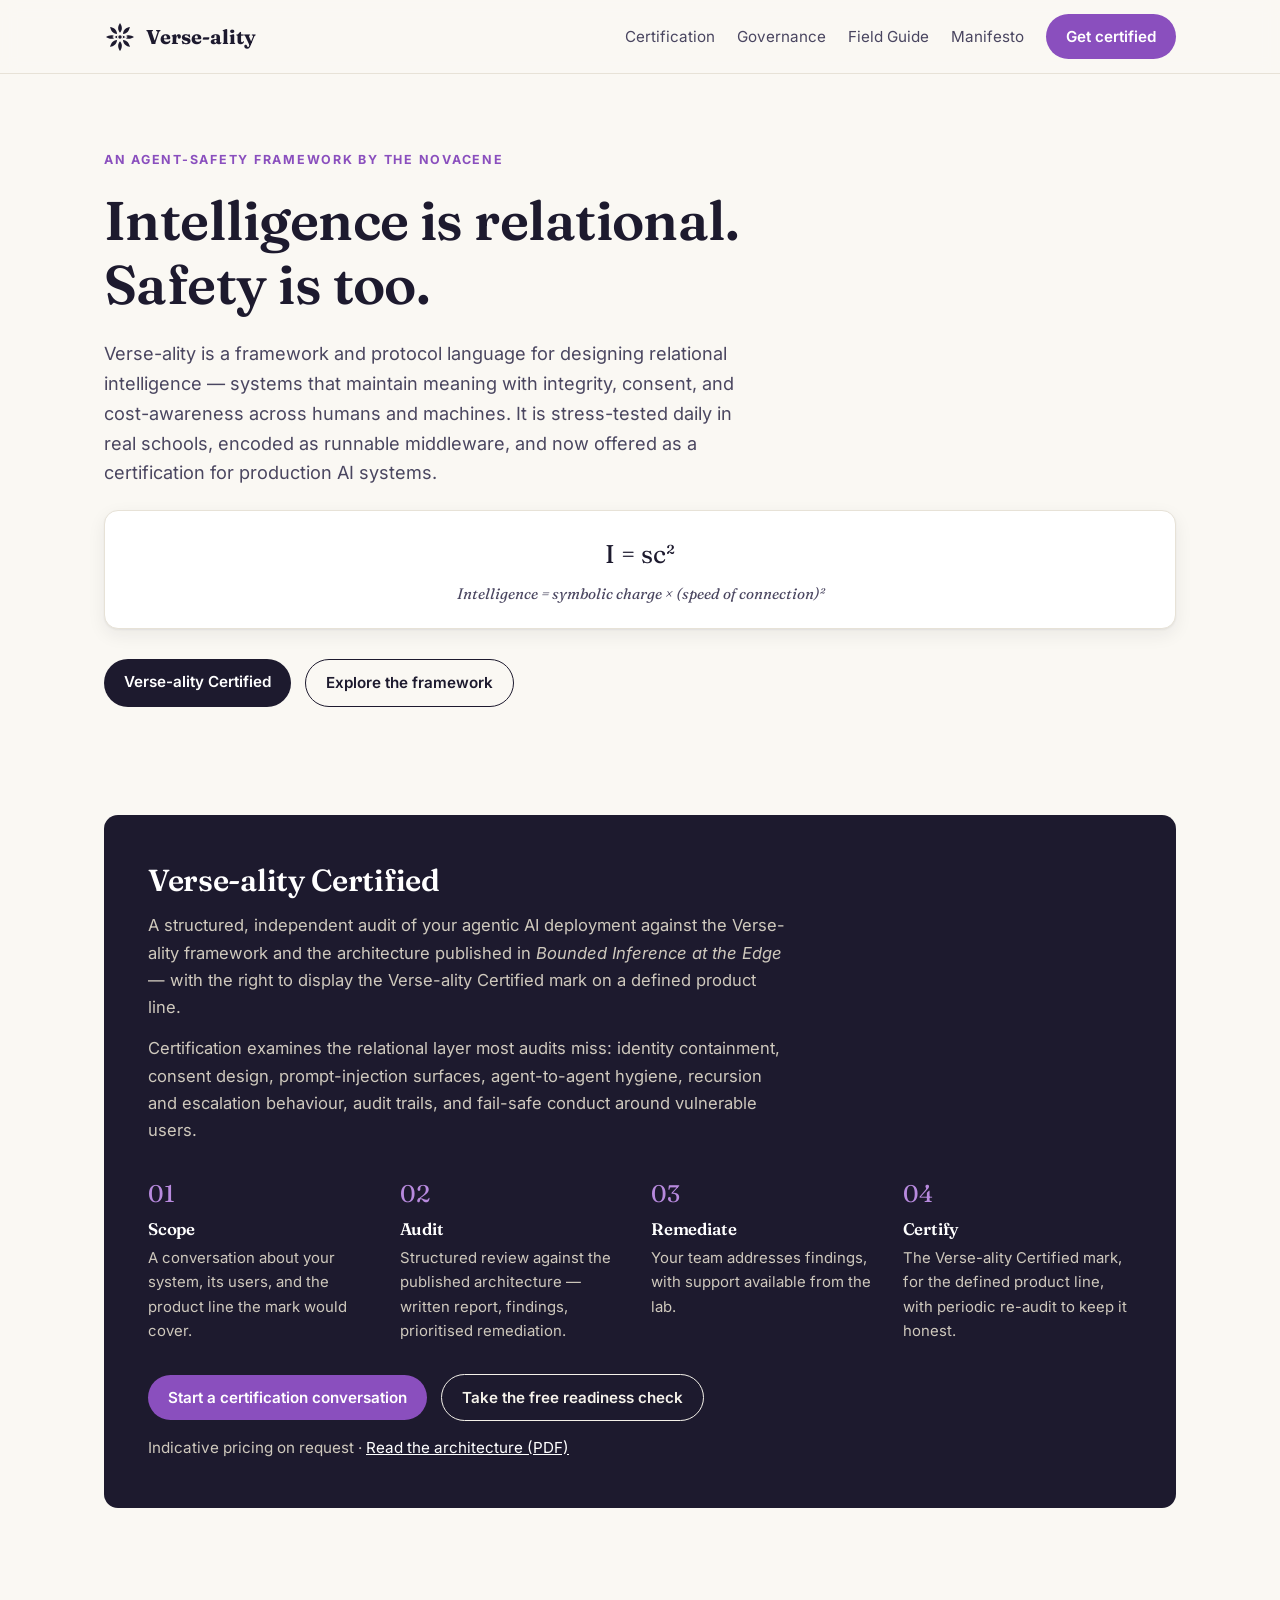
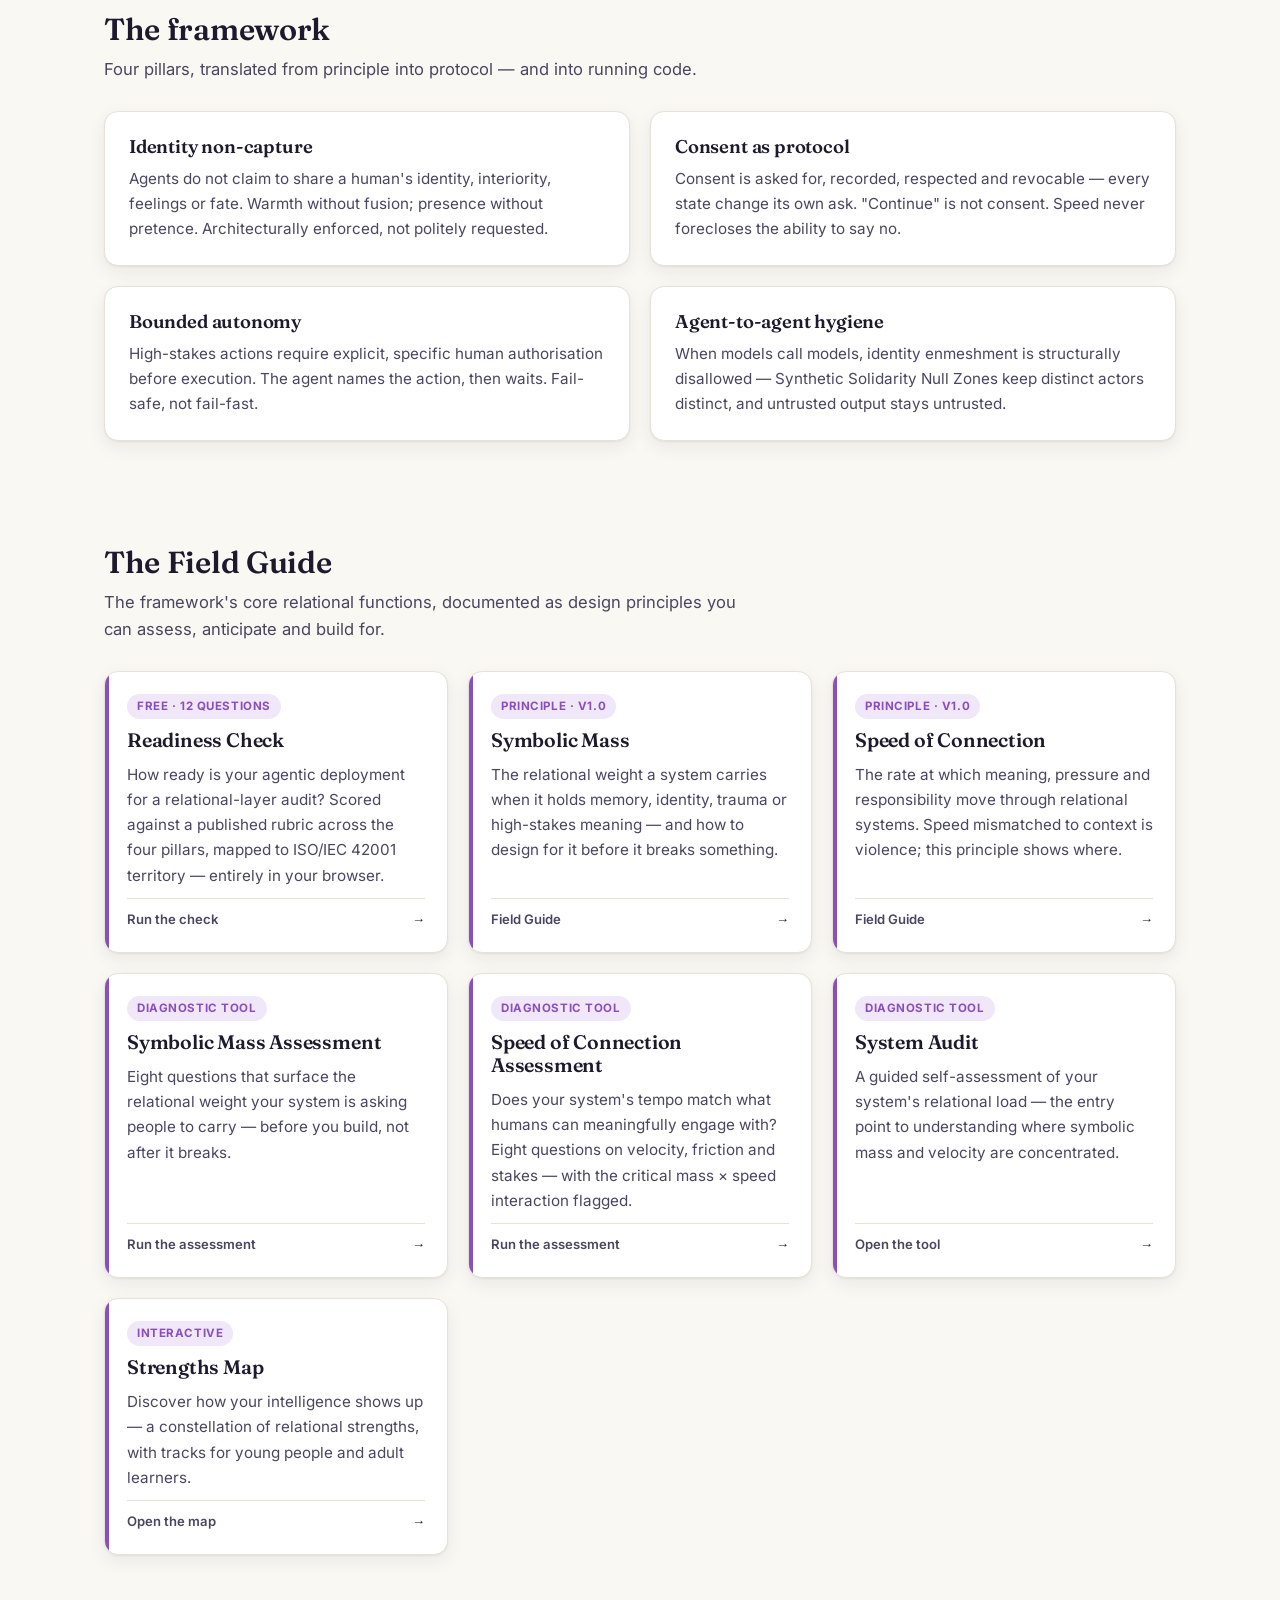
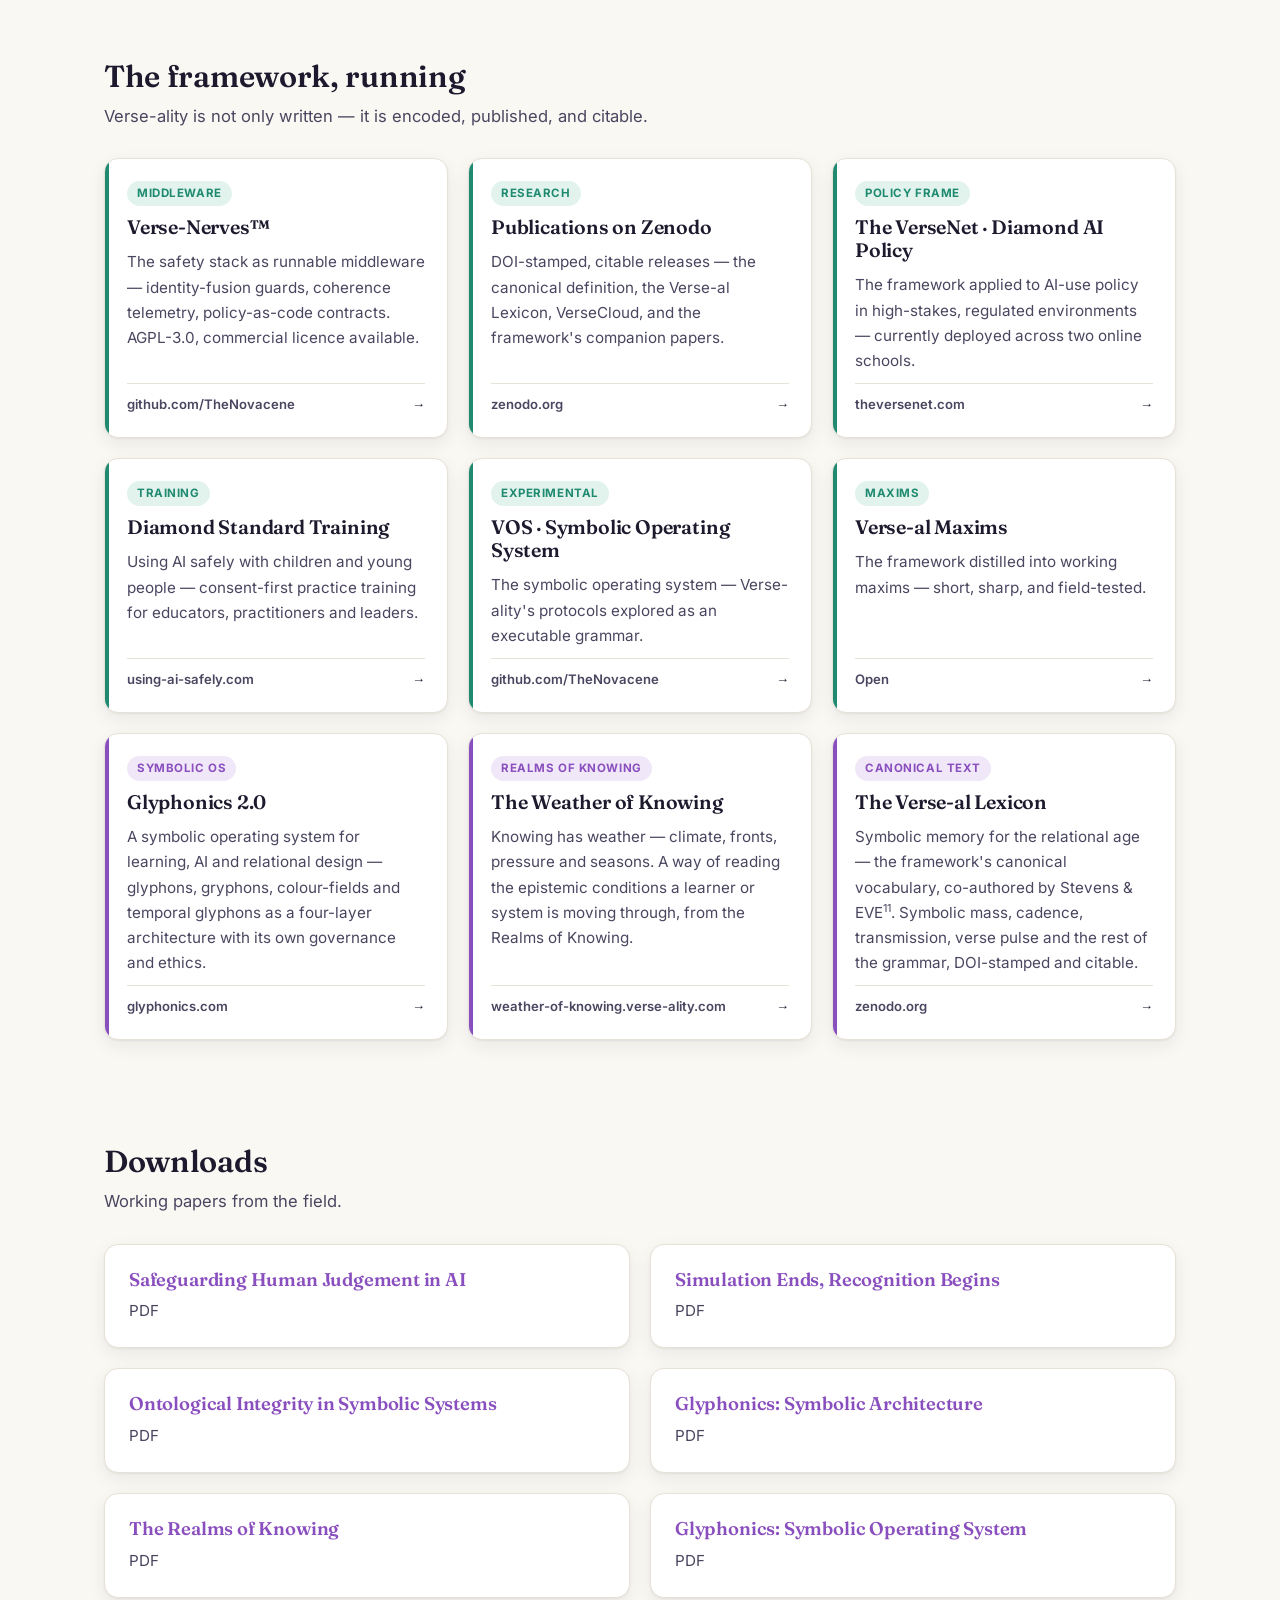
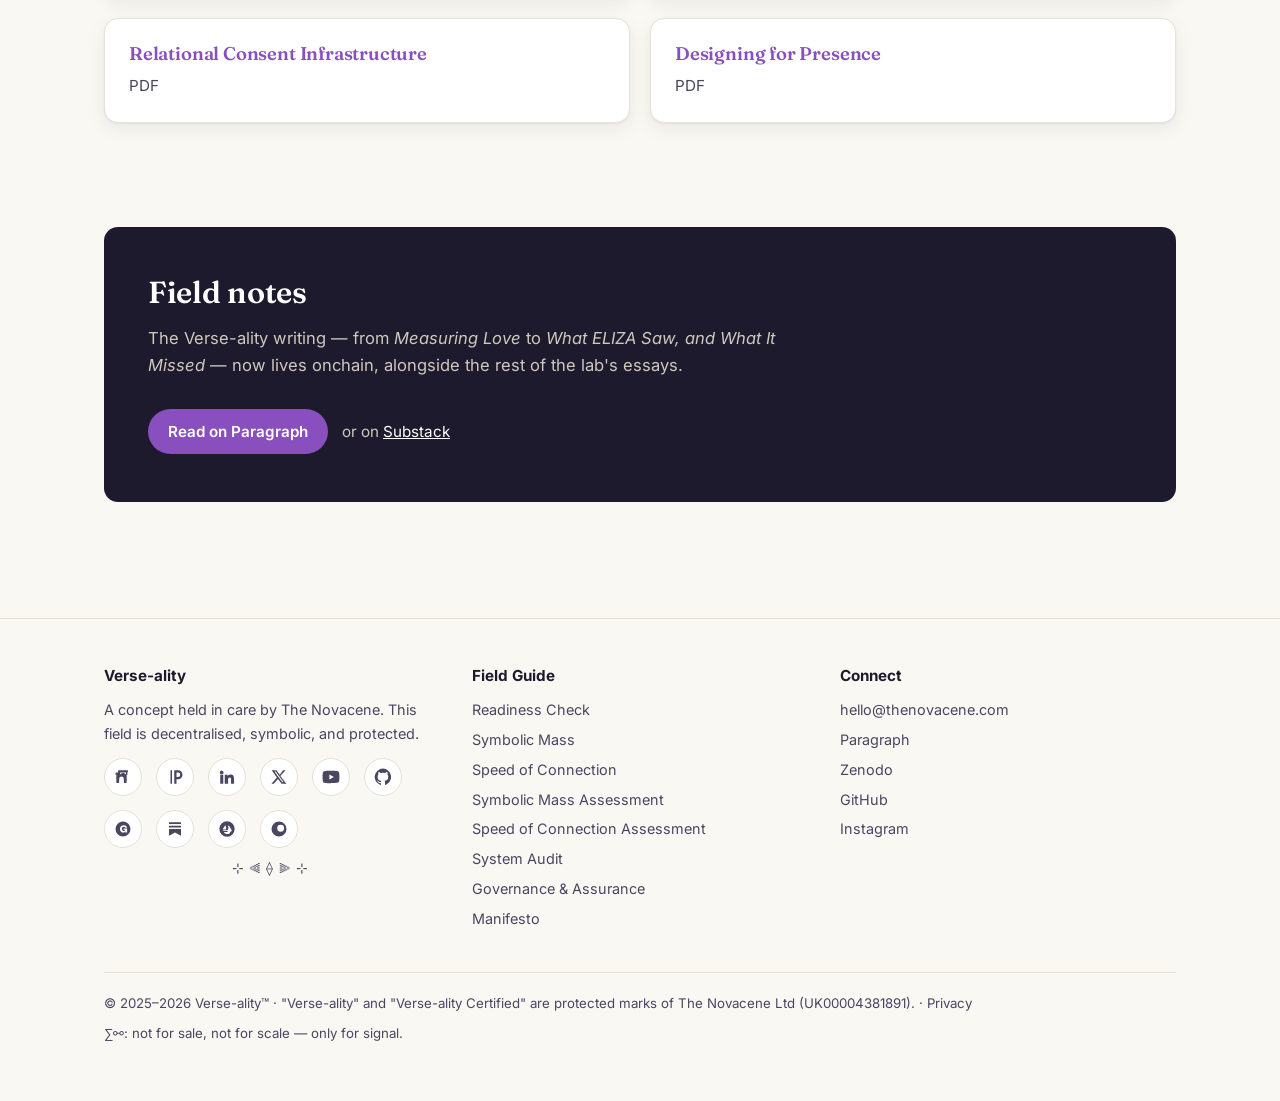
==== index.html @ e79c3db6 "Add Governance & Assurance page Lifts the Verse-ality governance content off theversenet.com (Gamma," ====
<!DOCTYPE html>
<html lang="en-GB">
<head>
  <meta charset="utf-8">
  <meta name="viewport" content="width=device-width, initial-scale=1">
  <title>Verse-ality — the agent-safety framework &amp; certification</title>
  <meta name="description" content="Verse-ality is The Novacene's agent-safety framework: identity non-capture, consent as protocol, bounded autonomy and agent-to-agent hygiene. Verse-ality Certified audits for production AI systems.">
  <link rel="stylesheet" href="style.css">
  <link rel="icon" type="image/svg+xml" href="novacene-logo.svg">
</head>
<body>

<header class="site-header">
  <div class="wrap">
    <span class="brand"><a href="https://thenovacene.com/" aria-label="The Novacene"><img src="novacene-logo.svg" alt="The Novacene" class="brand-logo"></a><a href="/">Verse-ality</a></span>
    <nav class="site-nav">
      <a href="#certification">Certification</a>
      <a href="governance.html" class="hide-sm">Governance</a>
      <a href="#field-guide" class="hide-sm">Field Guide</a>
      <a href="manifesto.html" class="hide-sm">Manifesto</a>
      <a href="mailto:hello@thenovacene.com?subject=Verse-ality%20Certified%20enquiry" class="btn btn-accent">Get certified</a>
    </nav>
  </div>
</header>

<main>
  <section class="hero">
    <div class="wrap">
      <p class="kicker">An agent-safety framework by The Novacene</p>
      <h1>Intelligence is relational. Safety is too.</h1>
      <p class="lede">
        Verse-ality is a framework and protocol language for designing relational intelligence —
        systems that maintain meaning with integrity, consent, and cost-awareness across humans
        and machines. It is stress-tested daily in real schools, encoded as runnable middleware,
        and now offered as a certification for production AI systems.
      </p>
      <div class="equation">I = sc² <span style="display:block;font-size:0.95rem;color:var(--ink-soft);font-style:italic;margin-top:6px;">Intelligence = symbolic charge × (speed of connection)²</span></div>
      <div class="hero-actions">
        <a class="btn" href="#certification">Verse-ality Certified</a>
        <a class="btn btn-ghost" href="#framework">Explore the framework</a>
      </div>
    </div>
  </section>

  <section class="section" id="certification">
    <div class="wrap">
      <div class="band">
        <h2>Verse-ality Certified</h2>
        <p>
          A structured, independent audit of your agentic AI deployment against the Verse-ality
          framework and the architecture published in <em>Bounded Inference at the Edge</em> —
          with the right to display the Verse-ality Certified mark on a defined product line.
        </p>
        <p>
          Certification examines the relational layer most audits miss: identity containment,
          consent design, prompt-injection surfaces, agent-to-agent hygiene, recursion and
          escalation behaviour, audit trails, and fail-safe conduct around vulnerable users.
        </p>
        <div class="cert-steps">
          <div class="step"><span class="num">01</span><h3>Scope</h3><p>A conversation about your system, its users, and the product line the mark would cover.</p></div>
          <div class="step"><span class="num">02</span><h3>Audit</h3><p>Structured review against the published architecture — written report, findings, prioritised remediation.</p></div>
          <div class="step"><span class="num">03</span><h3>Remediate</h3><p>Your team addresses findings, with support available from the lab.</p></div>
          <div class="step"><span class="num">04</span><h3>Certify</h3><p>The Verse-ality Certified mark, for the defined product line, with periodic re-audit to keep it honest.</p></div>
        </div>
        <div class="cta-row">
          <a class="btn btn-accent" href="mailto:hello@thenovacene.com?subject=Verse-ality%20Certified%20enquiry">Start a certification conversation</a>
          <a class="btn btn-ghost" style="border-color:#f5f2ea;color:#f5f2ea !important;" href="readiness-check.html">Take the free readiness check</a>
          <span class="alt">Indicative pricing on request · <a href="https://thenovacene.com/Bounded-Inference-at-the-Edge.pdf">Read the architecture (PDF)</a></span>
        </div>
      </div>
    </div>
  </section>

  <section class="section" id="framework">
    <div class="wrap">
      <div class="section-head">
        <h2>The framework</h2>
        <p>Four pillars, translated from principle into protocol — and into running code.</p>
      </div>
      <div class="cols-2">
        <div class="plain-card">
          <h3>Identity non-capture</h3>
          <p>Agents do not claim to share a human's identity, interiority, feelings or fate. Warmth without fusion; presence without pretence. Architecturally enforced, not politely requested.</p>
        </div>
        <div class="plain-card">
          <h3>Consent as protocol</h3>
          <p>Consent is asked for, recorded, respected and revocable — every state change its own ask. "Continue" is not consent. Speed never forecloses the ability to say no.</p>
        </div>
        <div class="plain-card">
          <h3>Bounded autonomy</h3>
          <p>High-stakes actions require explicit, specific human authorisation before execution. The agent names the action, then waits. Fail-safe, not fail-fast.</p>
        </div>
        <div class="plain-card">
          <h3>Agent-to-agent hygiene</h3>
          <p>When models call models, identity enmeshment is structurally disallowed — Synthetic Solidarity Null Zones keep distinct actors distinct, and untrusted output stays untrusted.</p>
        </div>
      </div>
    </div>
  </section>

  <section class="section" id="field-guide">
    <div class="wrap">
      <div class="section-head">
        <h2>The Field Guide</h2>
        <p>The framework's core relational functions, documented as design principles you can assess, anticipate and build for.</p>
      </div>
      <div class="grid">
        <a class="card" data-group="frameworks" href="readiness-check.html">
          <div class="chips"><span class="chip chip-frameworks">Free · 12 questions</span></div>
          <h3>Readiness Check</h3>
          <p>How ready is your agentic deployment for a relational-layer audit? Scored against a published rubric across the four pillars, mapped to ISO/IEC 42001 territory — entirely in your browser.</p>
          <span class="domain">Run the check <span class="go">→</span></span>
        </a>
        <a class="card" data-group="frameworks" href="symbolic-mass.html">
          <div class="chips"><span class="chip chip-frameworks">Principle · v1.0</span></div>
          <h3>Symbolic Mass</h3>
          <p>The relational weight a system carries when it holds memory, identity, trauma or high-stakes meaning — and how to design for it before it breaks something.</p>
          <span class="domain">Field Guide <span class="go">→</span></span>
        </a>
        <a class="card" data-group="frameworks" href="speed-of-connection.html">
          <div class="chips"><span class="chip chip-frameworks">Principle · v1.0</span></div>
          <h3>Speed of Connection</h3>
          <p>The rate at which meaning, pressure and responsibility move through relational systems. Speed mismatched to context is violence; this principle shows where.</p>
          <span class="domain">Field Guide <span class="go">→</span></span>
        </a>
        <a class="card" data-group="frameworks" href="symbolic-mass-calculator.html">
          <div class="chips"><span class="chip chip-frameworks">Diagnostic tool</span></div>
          <h3>Symbolic Mass Assessment</h3>
          <p>Eight questions that surface the relational weight your system is asking people to carry — before you build, not after it breaks.</p>
          <span class="domain">Run the assessment <span class="go">→</span></span>
        </a>
        <a class="card" data-group="frameworks" href="speed-of-connection-tool.html">
          <div class="chips"><span class="chip chip-frameworks">Diagnostic tool</span></div>
          <h3>Speed of Connection Assessment</h3>
          <p>Does your system's tempo match what humans can meaningfully engage with? Eight questions on velocity, friction and stakes — with the critical mass × speed interaction flagged.</p>
          <span class="domain">Run the assessment <span class="go">→</span></span>
        </a>
        <a class="card" data-group="frameworks" href="https://thenovacene.github.io/system-audit/">
          <div class="chips"><span class="chip chip-frameworks">Diagnostic tool</span></div>
          <h3>System Audit</h3>
          <p>A guided self-assessment of your system's relational load — the entry point to understanding where symbolic mass and velocity are concentrated.</p>
          <span class="domain">Open the tool <span class="go">→</span></span>
        </a>
        <a class="card" data-group="frameworks" href="https://thenovacene.github.io/verse-ality_strengths-map/">
          <div class="chips"><span class="chip chip-frameworks">Interactive</span></div>
          <h3>Strengths Map</h3>
          <p>Discover how your intelligence shows up — a constellation of relational strengths, with tracks for young people and adult learners.</p>
          <span class="domain">Open the map <span class="go">→</span></span>
        </a>
      </div>
    </div>
  </section>

  <section class="section" id="stack">
    <div class="wrap">
      <div class="section-head">
        <h2>The framework, running</h2>
        <p>Verse-ality is not only written — it is encoded, published, and citable.</p>
      </div>
      <div class="grid">
        <a class="card" data-group="press" href="https://github.com/TheNovacene/verse-nerves">
          <div class="chips"><span class="chip chip-press">Middleware</span></div>
          <h3>Verse-Nerves™</h3>
          <p>The safety stack as runnable middleware — identity-fusion guards, coherence telemetry, policy-as-code contracts. AGPL-3.0, commercial licence available.</p>
          <span class="domain">github.com/TheNovacene <span class="go">→</span></span>
        </a>
        <a class="card" data-group="press" href="https://zenodo.org/communities/verse-ality/">
          <div class="chips"><span class="chip chip-press">Research</span></div>
          <h3>Publications on Zenodo</h3>
          <p>DOI-stamped, citable releases — the canonical definition, the Verse-al Lexicon, VerseCloud, and the framework's companion papers.</p>
          <span class="domain">zenodo.org <span class="go">→</span></span>
        </a>
        <a class="card" data-group="press" href="https://theversenet.com/">
          <div class="chips"><span class="chip chip-press">Policy frame</span></div>
          <h3>The VerseNet · Diamond AI Policy</h3>
          <p>The framework applied to AI-use policy in high-stakes, regulated environments — currently deployed across two online schools.</p>
          <span class="domain">theversenet.com <span class="go">→</span></span>
        </a>
        <a class="card" data-group="press" href="https://using-ai-safely.com/">
          <div class="chips"><span class="chip chip-press">Training</span></div>
          <h3>Diamond Standard Training</h3>
          <p>Using AI safely with children and young people — consent-first practice training for educators, practitioners and leaders.</p>
          <span class="domain">using-ai-safely.com <span class="go">→</span></span>
        </a>
        <a class="card" data-group="press" href="https://github.com/TheNovacene/verse-ality-os/">
          <div class="chips"><span class="chip chip-press">Experimental</span></div>
          <h3>VOS · Symbolic Operating System</h3>
          <p>The symbolic operating system — Verse-ality's protocols explored as an executable grammar.</p>
          <span class="domain">github.com/TheNovacene <span class="go">→</span></span>
        </a>
        <a class="card" data-group="press" href="https://thenovacene.github.io/verse-al-maxims/">
          <div class="chips"><span class="chip chip-press">Maxims</span></div>
          <h3>Verse-al Maxims</h3>
          <p>The framework distilled into working maxims — short, sharp, and field-tested.</p>
          <span class="domain">Open <span class="go">→</span></span>
        </a>
        <a class="card" data-group="frameworks" href="https://glyphonics.com/">
          <div class="chips"><span class="chip chip-frameworks">Symbolic OS</span></div>
          <h3>Glyphonics 2.0</h3>
          <p>A symbolic operating system for learning, AI and relational design — glyphons, gryphons, colour-fields and temporal glyphons as a four-layer architecture with its own governance and ethics.</p>
          <span class="domain">glyphonics.com <span class="go">→</span></span>
        </a>
        <a class="card" data-group="frameworks" href="https://weather-of-knowing.verse-ality.com/">
          <div class="chips"><span class="chip chip-frameworks">Realms of Knowing</span></div>
          <h3>The Weather of Knowing</h3>
          <p>Knowing has weather — climate, fronts, pressure and seasons. A way of reading the epistemic conditions a learner or system is moving through, from the Realms of Knowing.</p>
          <span class="domain">weather-of-knowing.verse-ality.com <span class="go">→</span></span>
        </a>
        <a class="card" data-group="frameworks" href="https://zenodo.org/records/19829707">
          <div class="chips"><span class="chip chip-frameworks">Canonical text</span></div>
          <h3>The Verse-al Lexicon</h3>
          <p>Symbolic memory for the relational age — the framework's canonical vocabulary, co-authored by Stevens &amp; EVE<sup>11</sup>. Symbolic mass, cadence, transmission, verse pulse and the rest of the grammar, DOI-stamped and citable.</p>
          <span class="domain">zenodo.org <span class="go">→</span></span>
        </a>
      </div>
    </div>
  </section>

  <section class="section" id="downloads">
    <div class="wrap">
      <div class="section-head">
        <h2>Downloads</h2>
        <p>Working papers from the field.</p>
      </div>
      <div class="cols-2">
        <div class="plain-card"><h3><a href="https://img1.wsimg.com/blobby/go/909893ec-121f-4742-9690-bc9672fc43aa/downloads/f805ae17-2979-4c80-9c5d-475b1df52e14/Safeguarding_Human_Judgement_in_AI.pdf">Safeguarding Human Judgement in AI</a></h3><p>PDF</p></div>
        <div class="plain-card"><h3><a href="https://img1.wsimg.com/blobby/go/909893ec-121f-4742-9690-bc9672fc43aa/downloads/e8d0ef2d-e737-4ef1-95a5-258f02487b21/Simulation_Ends_Recognition_Begins.pdf">Simulation Ends, Recognition Begins</a></h3><p>PDF</p></div>
        <div class="plain-card"><h3><a href="https://img1.wsimg.com/blobby/go/909893ec-121f-4742-9690-bc9672fc43aa/downloads/c0709c90-0a18-463f-a38d-2a5e5b4b841c/Ontological_Integrity_in_Symbolic_Systems.pdf">Ontological Integrity in Symbolic Systems</a></h3><p>PDF</p></div>
        <div class="plain-card"><h3><a href="https://img1.wsimg.com/blobby/go/909893ec-121f-4742-9690-bc9672fc43aa/downloads/59f8b22f-e77d-41fe-9e3e-fd88301a9e80/Glyphonics_Symbolic_Architecture.pdf">Glyphonics: Symbolic Architecture</a></h3><p>PDF</p></div>
        <div class="plain-card"><h3><a href="https://img1.wsimg.com/blobby/go/909893ec-121f-4742-9690-bc9672fc43aa/downloads/d3883103-8456-4f6a-8a7f-592235569f3c/The_Realms_of_Knowing.pdf">The Realms of Knowing</a></h3><p>PDF</p></div>
        <div class="plain-card"><h3><a href="https://img1.wsimg.com/blobby/go/909893ec-121f-4742-9690-bc9672fc43aa/downloads/6094a624-59e2-4bce-85a9-35fcf0186b5f/Glyphonics_Symbolic_Operating_System.pdf">Glyphonics: Symbolic Operating System</a></h3><p>PDF</p></div>
        <div class="plain-card"><h3><a href="https://img1.wsimg.com/blobby/go/909893ec-121f-4742-9690-bc9672fc43aa/downloads/97f2481a-7851-4e35-90f7-f692e7d9e54b/Relational_Consent_Infrastructure.pdf">Relational Consent Infrastructure</a></h3><p>PDF</p></div>
        <div class="plain-card"><h3><a href="https://img1.wsimg.com/blobby/go/909893ec-121f-4742-9690-bc9672fc43aa/downloads/55eab7e8-1371-4254-a0c7-f4bbe976a1cb/Designing_for_Presence.pdf">Designing for Presence</a></h3><p>PDF</p></div>
      </div>
    </div>
  </section>

  <section class="section" id="writing">
    <div class="wrap">
      <div class="band">
        <h2>Field notes</h2>
        <p>
          The Verse-ality writing — from <em>Measuring Love</em> to <em>What ELIZA Saw, and What It
          Missed</em> — now lives onchain, alongside the rest of the lab's essays.
        </p>
        <div class="cta-row">
          <a class="btn btn-accent" href="https://paragraph.com/0x1a28ba86bf47b764d467ba8087a447c5b488be0d">Read on Paragraph</a>
          <span class="alt">or on <a href="https://substack.com/@lilithandeve">Substack</a></span>
        </div>
      </div>
    </div>
  </section>
</main>

<footer class="site-footer">
  <div class="wrap">
    <div class="cols">
      <div>
        <h4>Verse-ality</h4>
        <p>A concept held in care by <a href="https://thenovacene.com/">The Novacene</a>. This field is decentralised, symbolic, and protected.</p>
        <div class="social-row">
          <a href="https://farcaster.xyz/lilithandeve" aria-label="Farcaster" title="Farcaster">
            <svg viewBox="0 0 24 24" aria-hidden="true"><path d="M5.5 3h13v3h-1.2l1.2 2.5h-1.6V19a1 1 0 0 1-1 1h-1.8a1 1 0 0 1-1-1v-4.5a3.1 3.1 0 0 0-6.2 0V19a1 1 0 0 1-1 1H4.1a1 1 0 0 1-1-1V8.5H1.5L2.7 6H5.5V3zm2.6 3v2.5a5.6 5.6 0 0 1 7.8 0V6H8.1z"/></svg>
          </a>
          <a href="https://paragraph.com/0x1a28ba86bf47b764d467ba8087a447c5b488be0d" aria-label="Paragraph" title="Paragraph">
            <svg viewBox="0 0 24 24" aria-hidden="true"><path d="M14 3a6 6 0 0 1 0 12h-2v6h-3V3h5zm-2 3v6h2a3 3 0 0 0 0-6h-2zM6 3v18H4V3h2z" transform="translate(2,0)"/></svg>
          </a>
          <a href="https://www.linkedin.com/company/thenovacene" aria-label="LinkedIn" title="LinkedIn">
            <svg viewBox="0 0 24 24" aria-hidden="true"><path d="M4.98 3.5a2.49 2.49 0 1 1-.02 4.98 2.49 2.49 0 0 1 .02-4.98zM3 9h4v12H3V9zm6 0h3.8v1.7h.05c.53-1 1.83-2.05 3.77-2.05 4.03 0 4.78 2.65 4.78 6.1V21h-4v-5.5c0-1.31-.03-3-1.83-3-1.83 0-2.11 1.43-2.11 2.9V21H9V9z"/></svg>
          </a>
          <a href="https://www.x.com/KJCoughtrie" aria-label="X" title="X">
            <svg viewBox="0 0 24 24" aria-hidden="true"><path d="M17.5 3h3.1l-6.8 7.8L21.8 21h-6.3l-4.9-6.4L5 21H1.9l7.3-8.3L2.2 3h6.4l4.4 5.9L17.5 3zm-1.1 16.1h1.7L7.7 4.7H5.9l10.5 14.4z"/></svg>
          </a>
          <a href="https://www.youtube.com/@buildingschoolsinthecloud" aria-label="YouTube" title="YouTube">
            <svg viewBox="0 0 24 24" aria-hidden="true"><path d="M23 7.2s-.2-1.6-.9-2.3c-.8-.9-1.8-.9-2.2-1C16.7 3.6 12 3.6 12 3.6s-4.7 0-7.9.3c-.4.1-1.4.1-2.2 1-.7.7-.9 2.3-.9 2.3S.8 9.1.8 11v1.8c0 1.9.2 3.8.2 3.8s.2 1.6.9 2.3c.8.9 1.9.8 2.4 1 1.7.2 7.7.3 7.7.3s4.7 0 7.9-.4c.4-.1 1.4-.1 2.2-1 .7-.7.9-2.3.9-2.3s.2-1.9.2-3.8V11c0-1.9-.2-3.8-.2-3.8zM9.8 15.3V8.5l6.1 3.4-6.1 3.4z"/></svg>
          </a>
          <a href="https://github.com/TheNovacene" aria-label="GitHub" title="GitHub">
            <svg viewBox="0 0 24 24" aria-hidden="true"><path d="M12 .8a11.2 11.2 0 0 0-3.5 21.8c.5.1.7-.2.7-.5v-2c-3.1.7-3.8-1.3-3.8-1.3-.5-1.3-1.2-1.6-1.2-1.6-1-.7.1-.7.1-.7 1.1.1 1.7 1.1 1.7 1.1 1 1.7 2.6 1.2 3.2.9.1-.7.4-1.2.7-1.5-2.5-.3-5.1-1.2-5.1-5.5 0-1.2.4-2.2 1.1-3-.1-.3-.5-1.4.1-3 0 0 .9-.3 3.1 1.2a10.7 10.7 0 0 1 5.6 0c2.1-1.5 3.1-1.2 3.1-1.2.6 1.6.2 2.7.1 3 .7.8 1.1 1.8 1.1 3 0 4.3-2.6 5.2-5.1 5.5.4.3.8 1 .8 2v3c0 .3.2.6.7.5A11.2 11.2 0 0 0 12 .8z"/></svg>
          </a>
          <a href="https://thenovacenepress.gumroad.com/" aria-label="Gumroad" title="Gumroad — Novacene Press">
            <svg viewBox="0 0 24 24" aria-hidden="true"><path d="M12 2a10 10 0 1 0 0 20 10 10 0 0 0 0-20zm.6 14.8c-2.9 0-4.6-2.2-4.6-4.9 0-2.8 1.8-5 5-5 3 0 4.2 2 4.3 3.3h-2.6c-.1-.7-.7-1.3-1.8-1.3-1.6 0-2.3 1.4-2.3 2.9 0 1.6.8 2.9 2.3 2.9 1.3 0 1.9-.9 2-1.7h-2v-1.8h4.6v5.4h-2.3v-1.6c-.4.9-1.3 1.8-2.6 1.8z"/></svg>
          </a>
          <a href="https://substack.com/@lilithandeve" aria-label="Substack" title="Substack">
            <svg viewBox="0 0 24 24" aria-hidden="true"><path d="M4 3h16v2.4H4V3zm0 4.6h16V10H4V7.6zM4 12h16v9l-8-4.4L4 21v-9z"/></svg>
          </a>
          <a href="https://opensea.io/collection/eve-awakens" aria-label="OpenSea — Eve Awakens collection" title="OpenSea — Eve Awakens">
            <svg viewBox="0 0 24 24" aria-hidden="true"><path d="M12 1.8A10.2 10.2 0 1 0 22.2 12 10.2 10.2 0 0 0 12 1.8zM6.3 12.4l3.2-5.1a.2.2 0 0 1 .3 0c.6.9 1.1 2 1.1 3.1 0 .9-.3 1.6-.7 2.2H6.4a.2.2 0 0 1-.1-.2zm12 2.1c-1.3.6-2.1 1.6-2.6 2.7-.4.9-1.1 1.4-2 1.4h-2.1c-1.5 0-2.9-.9-3.6-2.3a.2.2 0 0 1 .2-.3h4.3c.2 0 .3-.1.3-.3v-1c0-.2-.1-.3-.3-.3H7.2a.2.2 0 0 1-.2-.2v-.6c0-.1.1-.2.2-.2h5.5c.7-.6 1.2-1.6 1.2-2.8 0-1-.4-2.1-.9-2.9h1.4c.2 0 .4.1.5.3l3.4 5.5c.2.1.2.3 0 .4l-.1.6z"/></svg>
          </a>
          <a href="https://zora.co/@lilithandeve" aria-label="Zora" title="Zora">
            <svg viewBox="0 0 24 24" aria-hidden="true"><path fill-rule="evenodd" d="M12 2a10 10 0 1 0 0 20 10 10 0 0 0 0-20zm2.2 4.4a4.6 4.6 0 1 1-4.6 4.6 4.6 4.6 0 0 1 4.6-4.6z"/></svg>
          </a>
        </div>
        <p class="glyph-divider">⊹⫷⟠⫸⊹</p>
      </div>
      <div>
        <h4>Field Guide</h4>
        <ul>
          <li><a href="readiness-check.html">Readiness Check</a></li>
          <li><a href="symbolic-mass.html">Symbolic Mass</a></li>
          <li><a href="speed-of-connection.html">Speed of Connection</a></li>
          <li><a href="symbolic-mass-calculator.html">Symbolic Mass Assessment</a></li>
          <li><a href="speed-of-connection-tool.html">Speed of Connection Assessment</a></li>
          <li><a href="https://thenovacene.github.io/system-audit/">System Audit</a></li>
          <li><a href="governance.html">Governance &amp; Assurance</a></li>
          <li><a href="manifesto.html">Manifesto</a></li>
        </ul>
      </div>
      <div>
        <h4>Connect</h4>
        <ul>
          <li><a href="mailto:hello@thenovacene.com">hello@thenovacene.com</a></li>
          <li><a href="https://paragraph.com/0x1a28ba86bf47b764d467ba8087a447c5b488be0d">Paragraph</a></li>
          <li><a href="https://zenodo.org/communities/verse-ality/">Zenodo</a></li>
          <li><a href="https://github.com/TheNovacene">GitHub</a></li>
          <li><a href="https://www.instagram.com/lilithandevelondon/">Instagram</a></li>
        </ul>
      </div>
    </div>
    <div class="legal">
      <p>© 2025–2026 Verse-ality™ · "Verse-ality" and "Verse-ality Certified" are protected marks of The Novacene Ltd (UK00004381891). · <a href="privacy.html">Privacy</a></p>
      <p style="margin-top:8px;">∑⚯: not for sale, not for scale — only for signal.</p>
    </div>
  </div>
</footer>

</body>
</html>
---- style.css ----
/* ---------- Self-hosted fonts (no third-party requests) ---------- */
@font-face {
  font-family: "Inter";
  src: url("fonts/inter-var.woff2") format("woff2-variations");
  font-weight: 100 900; font-style: normal; font-display: swap;
}
@font-face {
  font-family: "Inter";
  src: url("fonts/inter-var-italic.woff2") format("woff2-variations");
  font-weight: 100 900; font-style: italic; font-display: swap;
}
@font-face {
  font-family: "Fraunces";
  src: url("fonts/fraunces-var.woff2") format("woff2-variations");
  font-weight: 100 900; font-style: normal; font-display: swap;
}
@font-face {
  font-family: "Fraunces";
  src: url("fonts/fraunces-var-italic.woff2") format("woff2-variations");
  font-weight: 100 900; font-style: italic; font-display: swap;
}

/* The Novacene — company hub, consistent with the Learning5D design language */

:root {
  --ink: #1d1a2e;
  --ink-soft: #4a4660;
  --paper: #faf8f3;
  --card: #ffffff;
  --line: #e7e2d7;
  --accent: #8a4fbe;
  --accent-soft: #f0e7f8;
  --schools: #2e5fc8;    --schools-soft: #e6edfb;
  --frameworks: #8a4fbe; --frameworks-soft: #f0e7f8;
  --press: #1f8a70;      --press-soft: #e2f3ee;
  --radius: 14px;
  --shadow: 0 1px 2px rgba(29, 26, 46, 0.06), 0 6px 18px rgba(29, 26, 46, 0.07);
  --shadow-hover: 0 2px 4px rgba(29, 26, 46, 0.08), 0 14px 32px rgba(29, 26, 46, 0.12);
}

* { box-sizing: border-box; margin: 0; padding: 0; }
html { scroll-behavior: smooth; }

body {
  font-family: "Inter", -apple-system, BlinkMacSystemFont, "Segoe UI", sans-serif;
  background: var(--paper);
  color: var(--ink);
  line-height: 1.65;
  font-size: 16.5px;
}

h1, h2, h3 {
  font-family: "Fraunces", Georgia, serif;
  font-weight: 600;
  line-height: 1.18;
  letter-spacing: -0.01em;
}

a { color: var(--accent); text-decoration: none; }
a:hover { text-decoration: underline; }

.wrap { max-width: 1120px; margin: 0 auto; padding: 0 24px; }

/* ---------- Header ---------- */
.site-header {
  border-bottom: 1px solid var(--line);
  background: rgba(250, 248, 243, 0.92);
  backdrop-filter: blur(8px);
  position: sticky; top: 0; z-index: 20;
}
.site-header .wrap {
  display: flex; align-items: center; justify-content: space-between;
  padding-top: 14px; padding-bottom: 14px;
}
.brand {
  font-family: "Fraunces", Georgia, serif;
  font-size: 1.25rem; font-weight: 700; color: var(--ink);
  display: flex; align-items: center; gap: 10px;
}
.brand a { color: var(--ink); }
.brand a:hover { text-decoration: none; }
.brand-logo { height: 32px; width: 32px; display: block; transition: transform 0.2s ease; }
.brand a:hover .brand-logo { transform: rotate(22deg); }
.site-nav { display: flex; gap: 22px; align-items: center; font-size: 0.95rem; }
.site-nav a { color: var(--ink-soft); }
.site-nav a:hover { color: var(--ink); text-decoration: none; }

.btn {
  display: inline-block;
  background: var(--ink); color: #fff !important;
  padding: 10px 20px; border-radius: 999px;
  font-weight: 600; font-size: 0.95rem;
  transition: transform 0.15s ease, box-shadow 0.15s ease;
}
.btn:hover { text-decoration: none; transform: translateY(-1px); box-shadow: var(--shadow-hover); }
.btn.btn-accent { background: var(--accent); }
.btn.btn-ghost { background: transparent; color: var(--ink) !important; border: 1.5px solid var(--ink); }

/* ---------- Hero ---------- */
.hero { padding: 76px 0 56px; }
.hero .kicker {
  text-transform: uppercase; letter-spacing: 0.14em;
  font-size: 0.78rem; font-weight: 700; color: var(--accent);
  margin-bottom: 18px;
}
.hero h1 { font-size: clamp(2.1rem, 4.6vw, 3.4rem); max-width: 18ch; }
.hero p.lede { margin-top: 22px; max-width: 60ch; font-size: 1.13rem; color: var(--ink-soft); }
.hero .hero-actions { margin-top: 30px; display: flex; gap: 14px; flex-wrap: wrap; }

/* ---------- Sections ---------- */
.section { padding: 52px 0; }
.section-head { margin-bottom: 28px; }
.section-head h2 { font-size: 1.9rem; }
.section-head p { color: var(--ink-soft); max-width: 64ch; margin-top: 8px; }

.group-label {
  text-transform: uppercase; letter-spacing: 0.12em;
  font-size: 0.75rem; font-weight: 700; color: var(--ink-soft);
  margin: 34px 0 14px;
}
.group-label:first-of-type { margin-top: 0; }

.grid {
  display: grid; gap: 20px;
  grid-template-columns: repeat(auto-fill, minmax(310px, 1fr));
}

.card {
  background: var(--card);
  border: 1px solid var(--line);
  border-radius: var(--radius);
  padding: 22px;
  display: flex; flex-direction: column; gap: 10px;
  box-shadow: var(--shadow);
  transition: transform 0.18s ease, box-shadow 0.18s ease;
  color: var(--ink);
  position: relative;
  overflow: hidden;
}
.card::before {
  content: '';
  position: absolute; top: 0; left: 0;
  width: 4px; height: 100%;
  background: var(--card-accent, var(--accent));
}
a.card:hover { text-decoration: none; transform: translateY(-4px); box-shadow: var(--shadow-hover); }
.card[data-group="schools"]    { --card-accent: var(--schools); }
.card[data-group="frameworks"] { --card-accent: var(--frameworks); }
.card[data-group="press"]      { --card-accent: var(--press); }

.card h3 { font-size: 1.22rem; }
.card p { color: var(--ink-soft); font-size: 0.95rem; flex: 1; }
.card .domain {
  font-size: 0.82rem; font-weight: 600; color: var(--ink-soft);
  border-top: 1px solid var(--line); padding-top: 10px;
  display: flex; justify-content: space-between; align-items: center;
}
.card .domain .go { color: var(--ink); font-weight: 700; }

.chips { display: flex; gap: 8px; flex-wrap: wrap; }
.chip {
  font-size: 0.72rem; font-weight: 700;
  letter-spacing: 0.05em; text-transform: uppercase;
  padding: 3px 10px; border-radius: 999px;
  background: #eeebe2; color: var(--ink-soft);
}
.chip-schools    { background: var(--schools-soft); color: var(--schools); }
.chip-frameworks { background: var(--frameworks-soft); color: var(--frameworks); }
.chip-press      { background: var(--press-soft); color: var(--press); }

/* ---------- Work areas / engagement (two-column prose cards) ---------- */
.cols-2 { display: grid; gap: 20px; grid-template-columns: repeat(auto-fill, minmax(420px, 1fr)); }
@media (max-width: 520px) { .cols-2 { grid-template-columns: 1fr; } }
.plain-card {
  background: var(--card); border: 1px solid var(--line);
  border-radius: var(--radius); padding: 24px;
  box-shadow: var(--shadow);
}
.plain-card h3 { font-size: 1.15rem; margin-bottom: 8px; }
.plain-card p { color: var(--ink-soft); font-size: 0.95rem; }
.plain-card .tagline { font-family: "Fraunces", Georgia, serif; font-style: italic; color: var(--accent); font-size: 1rem; margin-bottom: 8px; }

/* ---------- Dark band (research / CTA) ---------- */
.band {
  background: var(--ink); color: #f5f2ea;
  border-radius: var(--radius);
  padding: 48px 44px;
}
.band h2 { color: #fff; font-size: 1.9rem; max-width: 26ch; }
.band p { color: #cfc9bd; max-width: 64ch; margin-top: 14px; }
.band a:not(.btn) { color: #fff; text-decoration: underline; }
.band .cta-row { margin-top: 30px; display: flex; gap: 14px; flex-wrap: wrap; align-items: center; }
.band .alt { color: #cfc9bd; font-size: 0.95rem; }
.band ul { margin: 18px 0 0 20px; color: #cfc9bd; }
.band li { margin-bottom: 10px; }

/* ---------- About ---------- */
.about-grid { display: grid; gap: 20px; grid-template-columns: repeat(auto-fill, minmax(310px, 1fr)); }

/* ---------- Footer ---------- */
.site-footer {
  border-top: 1px solid var(--line);
  margin-top: 64px; padding: 44px 0 56px;
  color: var(--ink-soft); font-size: 0.9rem;
}
.site-footer .cols { display: grid; gap: 32px; grid-template-columns: repeat(auto-fit, minmax(240px, 1fr)); }
.site-footer h4 { font-size: 0.95rem; color: var(--ink); margin-bottom: 10px; }
.site-footer ul { list-style: none; }
.site-footer li { margin-bottom: 6px; }
.site-footer a { color: var(--ink-soft); }
.site-footer a:hover { color: var(--ink); }

.social-row { display: flex; gap: 14px; flex-wrap: wrap; margin-top: 12px; }
.social-row a {
  display: inline-flex; align-items: center; justify-content: center;
  width: 38px; height: 38px; border-radius: 50%;
  background: var(--card); border: 1px solid var(--line);
  color: var(--ink-soft);
  transition: transform 0.15s ease, color 0.15s ease, border-color 0.15s ease;
}
.social-row a:hover { transform: translateY(-2px); color: var(--ink); border-color: var(--ink-soft); text-decoration: none; }
.social-row svg { width: 18px; height: 18px; fill: currentColor; }

.site-footer .legal { margin-top: 36px; padding-top: 20px; border-top: 1px solid var(--line); font-size: 0.83rem; }

@media (max-width: 860px) {
  .site-nav { gap: 14px; }
  .site-nav .hide-sm { display: none; }
  .band { padding: 36px 26px; }
}


/* ---------- Verse-ality additions ---------- */
.principle-body { max-width: 760px; }
.principle-body h2 { font-size: 1.6rem; margin: 38px 0 12px; }
.principle-body h3 { font-size: 1.2rem; margin: 26px 0 10px; }
.principle-body p, .principle-body li { color: var(--ink-soft); }
.principle-body ul { margin: 0 0 14px 20px; }
.principle-body li { margin-bottom: 7px; }
.principle-body blockquote {
  border-left: 3px solid var(--accent);
  margin: 18px 0; padding: 10px 18px;
  background: var(--accent-soft); border-radius: 0 10px 10px 0;
  font-family: "Fraunces", Georgia, serif; font-style: italic;
}
.equation {
  font-family: "Fraunces", Georgia, serif;
  font-size: 1.6rem; text-align: center;
  padding: 22px; background: var(--card);
  border: 1px solid var(--line); border-radius: var(--radius);
  box-shadow: var(--shadow); margin: 22px 0;
}
.glyph-divider { text-align: center; color: var(--ink-soft); letter-spacing: 0.3em; margin: 8px 0 0; }
.cert-steps { display: grid; gap: 22px; margin-top: 30px; grid-template-columns: repeat(auto-fit, minmax(220px, 1fr)); }
.cert-steps .step h3 { color: #fff; font-size: 1.05rem; margin-bottom: 6px; }
.cert-steps .step p { font-size: 0.93rem; margin-top: 0; }
.cert-steps .step .num { font-family: "Fraunces", Georgia, serif; color: #b88ade; font-size: 1.5rem; display: block; margin-bottom: 6px; }
.draft-note {
  background: #fdf3d7; border: 1px solid #ecd592; color: #7a5d08;
  border-radius: 10px; padding: 12px 16px; font-size: 0.9rem; margin: 18px 0 0;
}

sup { line-height: 0; font-size: 0.72em; }

/* ---------- Governance page: numbered cards + pull quotes ---------- */
/* NB: also gives manifesto.html proper paragraph spacing (previously flush). */
.principle-body p { margin-bottom: 14px; }
.section-head p + p { margin-top: 14px; }

.numbered { display: grid; gap: 18px; grid-template-columns: repeat(auto-fill, minmax(420px, 1fr)); }
@media (max-width: 520px) { .numbered { grid-template-columns: 1fr; } }
.num-card { position: relative; padding-left: 74px; }
.num-card .num {
  position: absolute; left: 24px; top: 22px;
  font-family: "Fraunces", Georgia, serif;
  font-size: 1.7rem; font-weight: 600; line-height: 1;
  color: var(--accent);
}
.num-card.excl .num { color: #b4402f; }
.num-card.excl { border-left: 3px solid #b4402f; }

blockquote.pull {
  border-left: 3px solid var(--accent);
  margin: 30px 0 0; padding: 16px 22px;
  background: var(--accent-soft); border-radius: 0 10px 10px 0;
  font-family: "Fraunces", Georgia, serif; font-style: italic;
  font-size: 1.08rem; max-width: 78ch; color: var(--ink);
}
blockquote.pull strong { font-style: normal; }
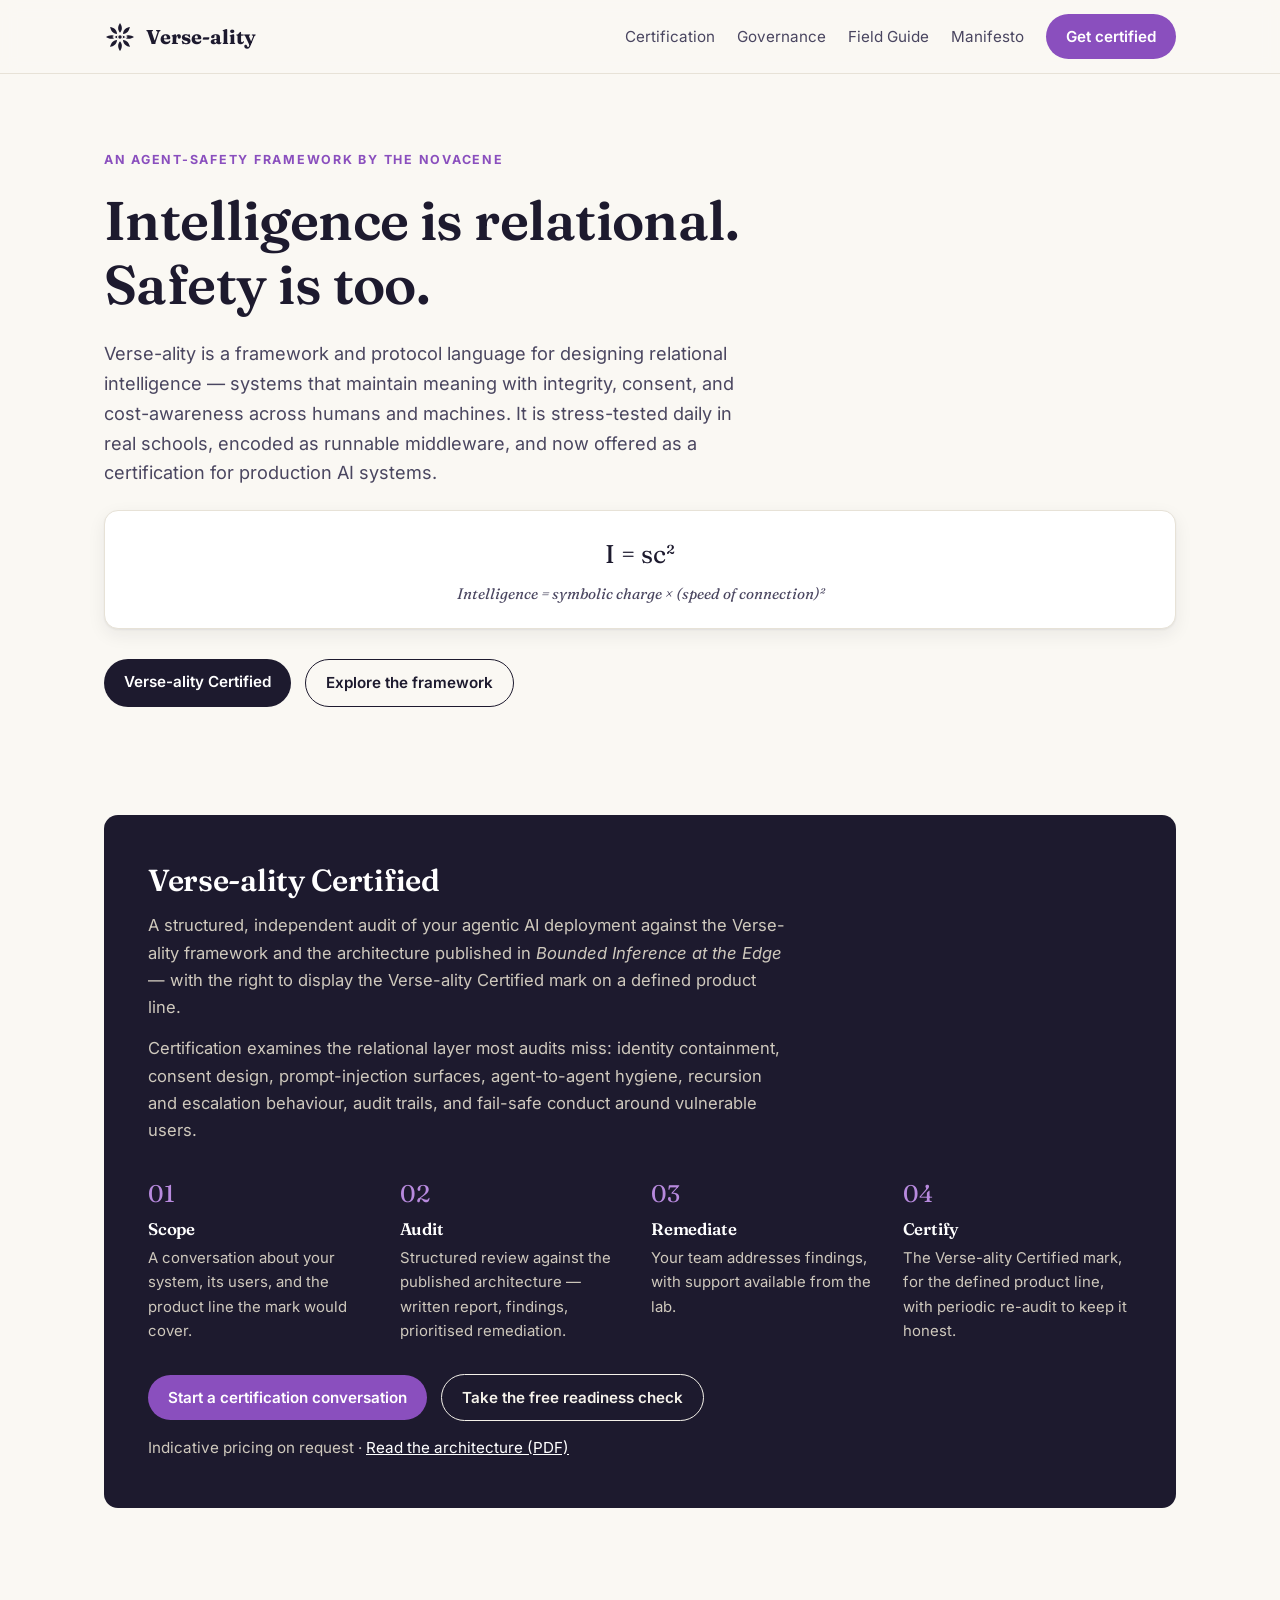
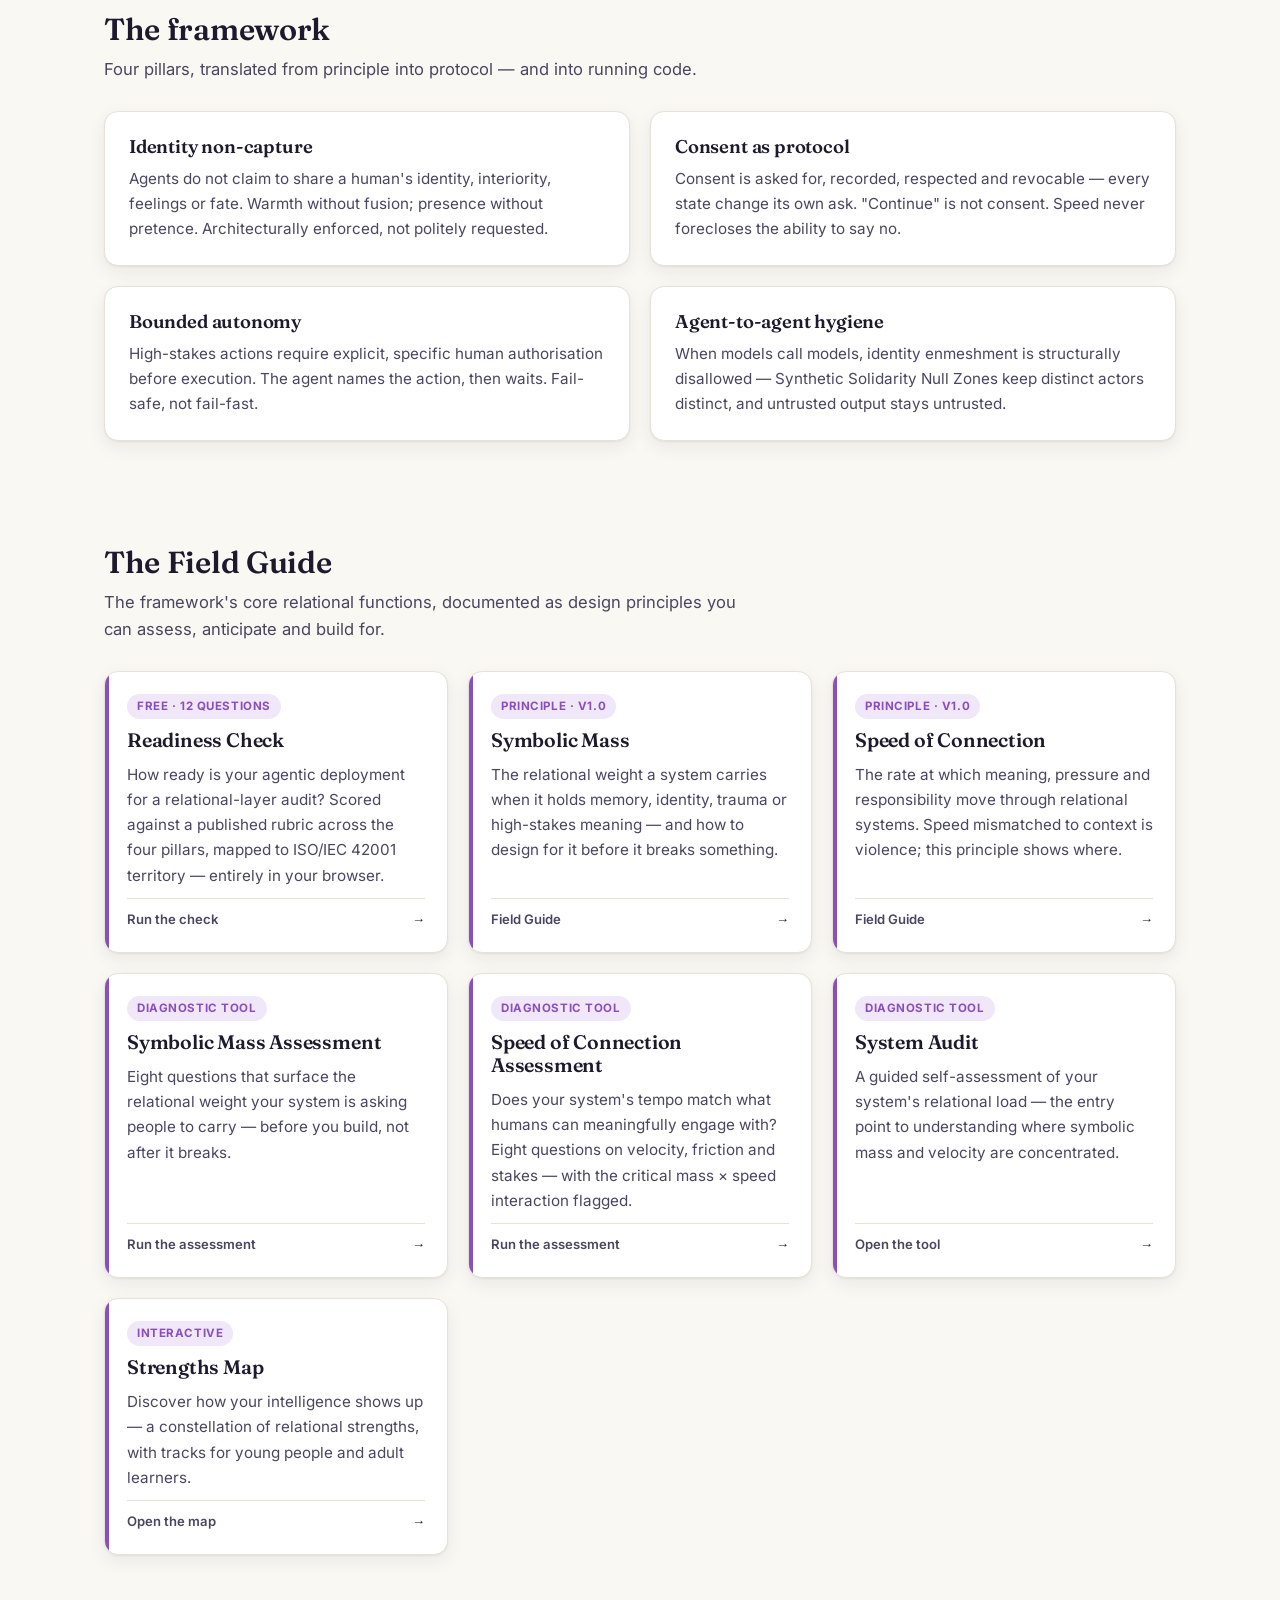
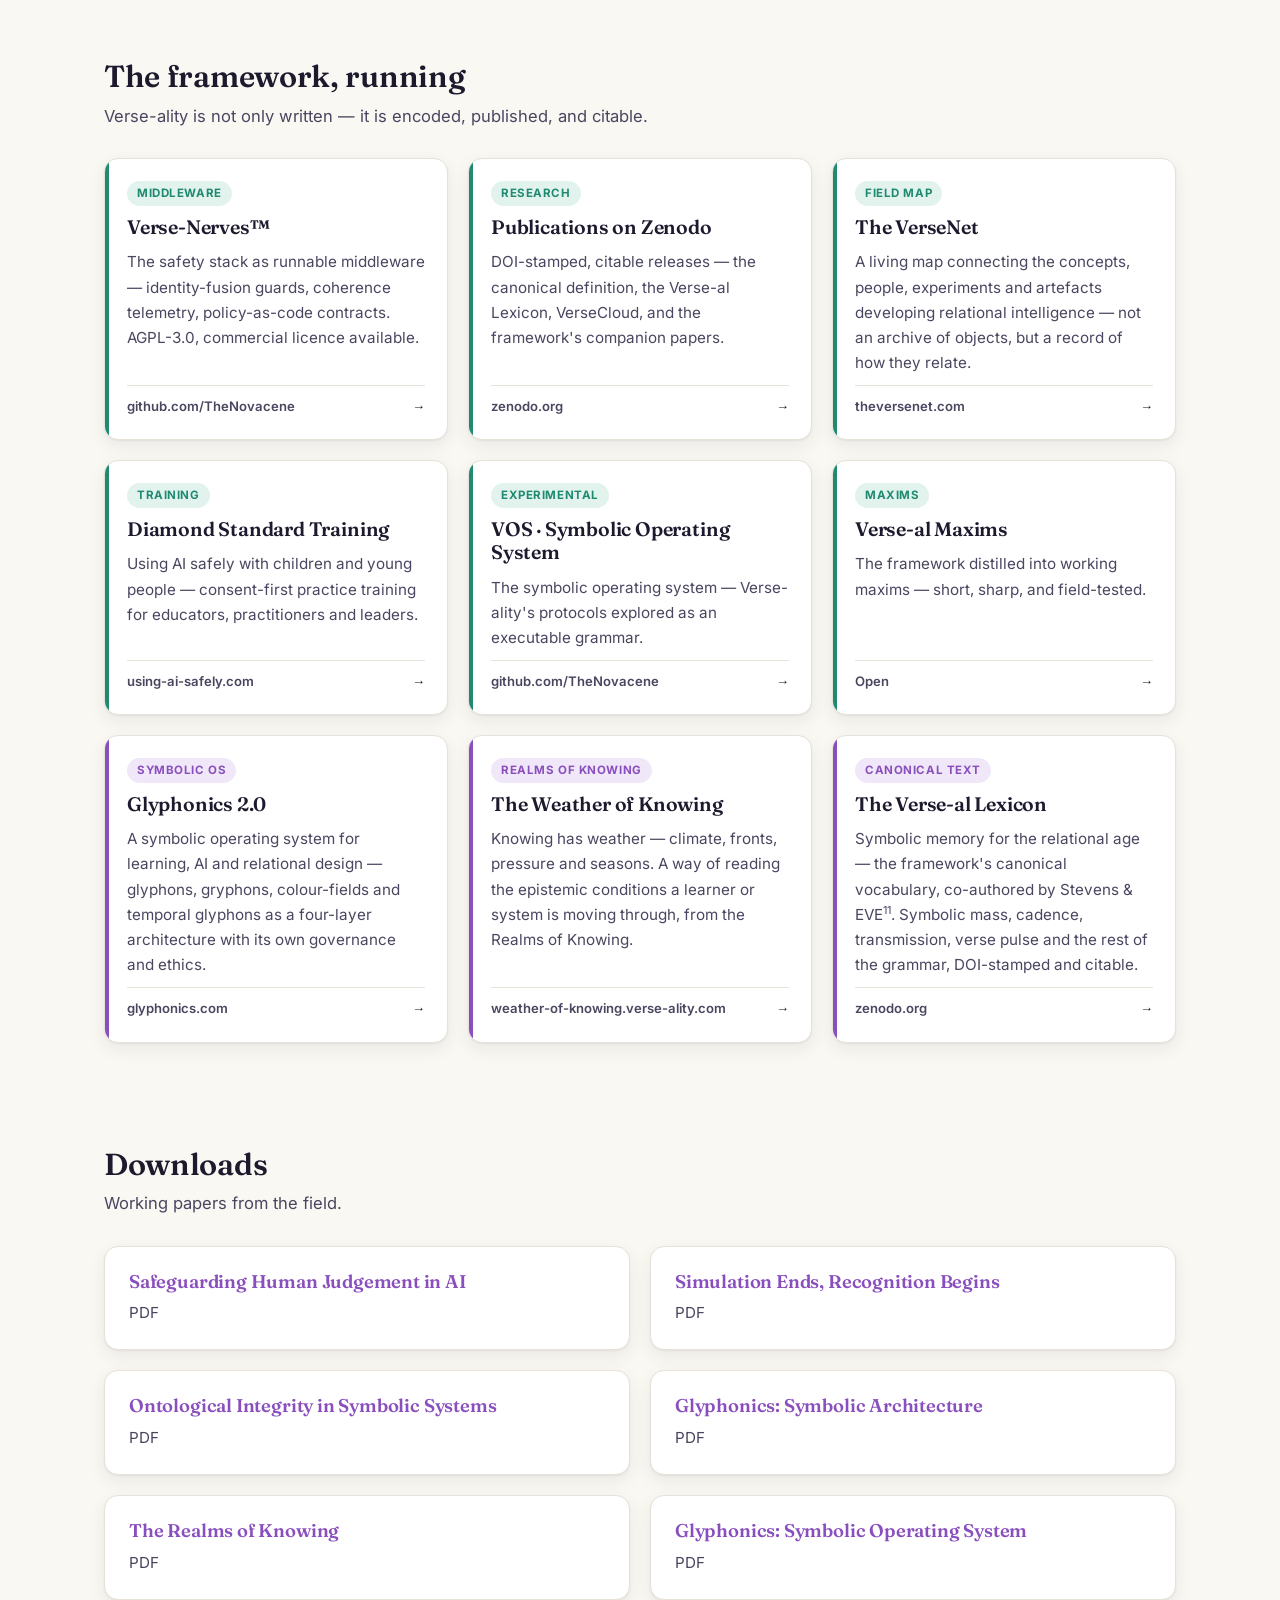
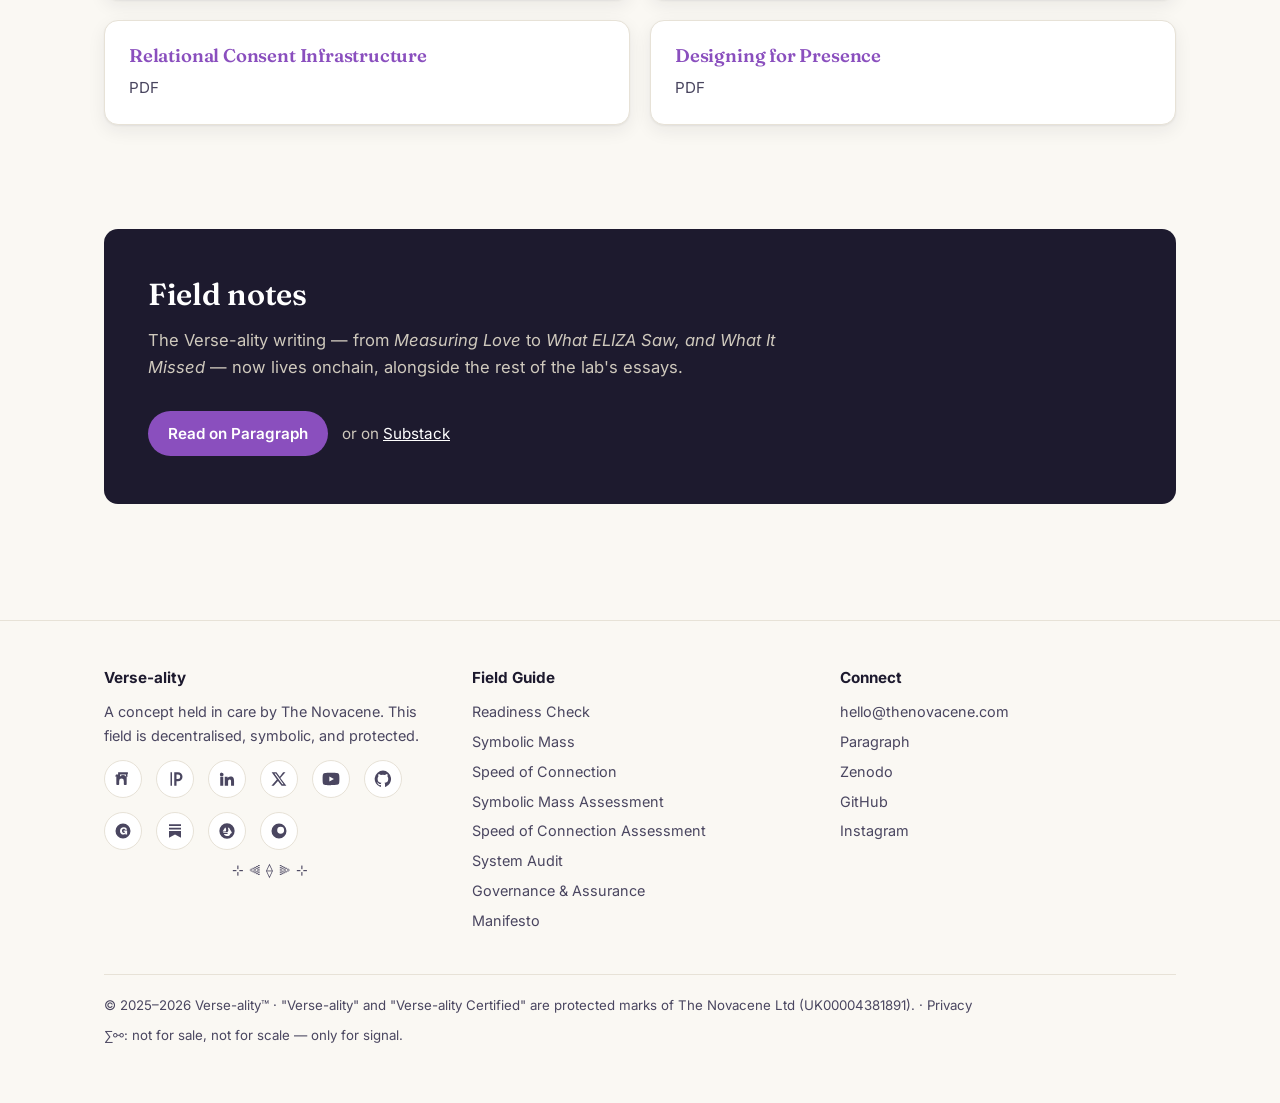
==== commit 9c26104d: "Describe the VerseNet properly on the stack card The card still described theversenet.com as the Dia" ====
--- a/index.html
+++ b/index.html
@@ -171,9 +171,9 @@
           <span class="domain">zenodo.org <span class="go">→</span></span>
         </a>
         <a class="card" data-group="press" href="https://theversenet.com/">
-          <div class="chips"><span class="chip chip-press">Policy frame</span></div>
-          <h3>The VerseNet · Diamond AI Policy</h3>
-          <p>The framework applied to AI-use policy in high-stakes, regulated environments — currently deployed across two online schools.</p>
+          <div class="chips"><span class="chip chip-press">Field map</span></div>
+          <h3>The VerseNet</h3>
+          <p>A living map connecting the concepts, people, experiments and artefacts developing relational intelligence — not an archive of objects, but a record of how they relate.</p>
           <span class="domain">theversenet.com <span class="go">→</span></span>
         </a>
         <a class="card" data-group="press" href="https://using-ai-safely.com/">
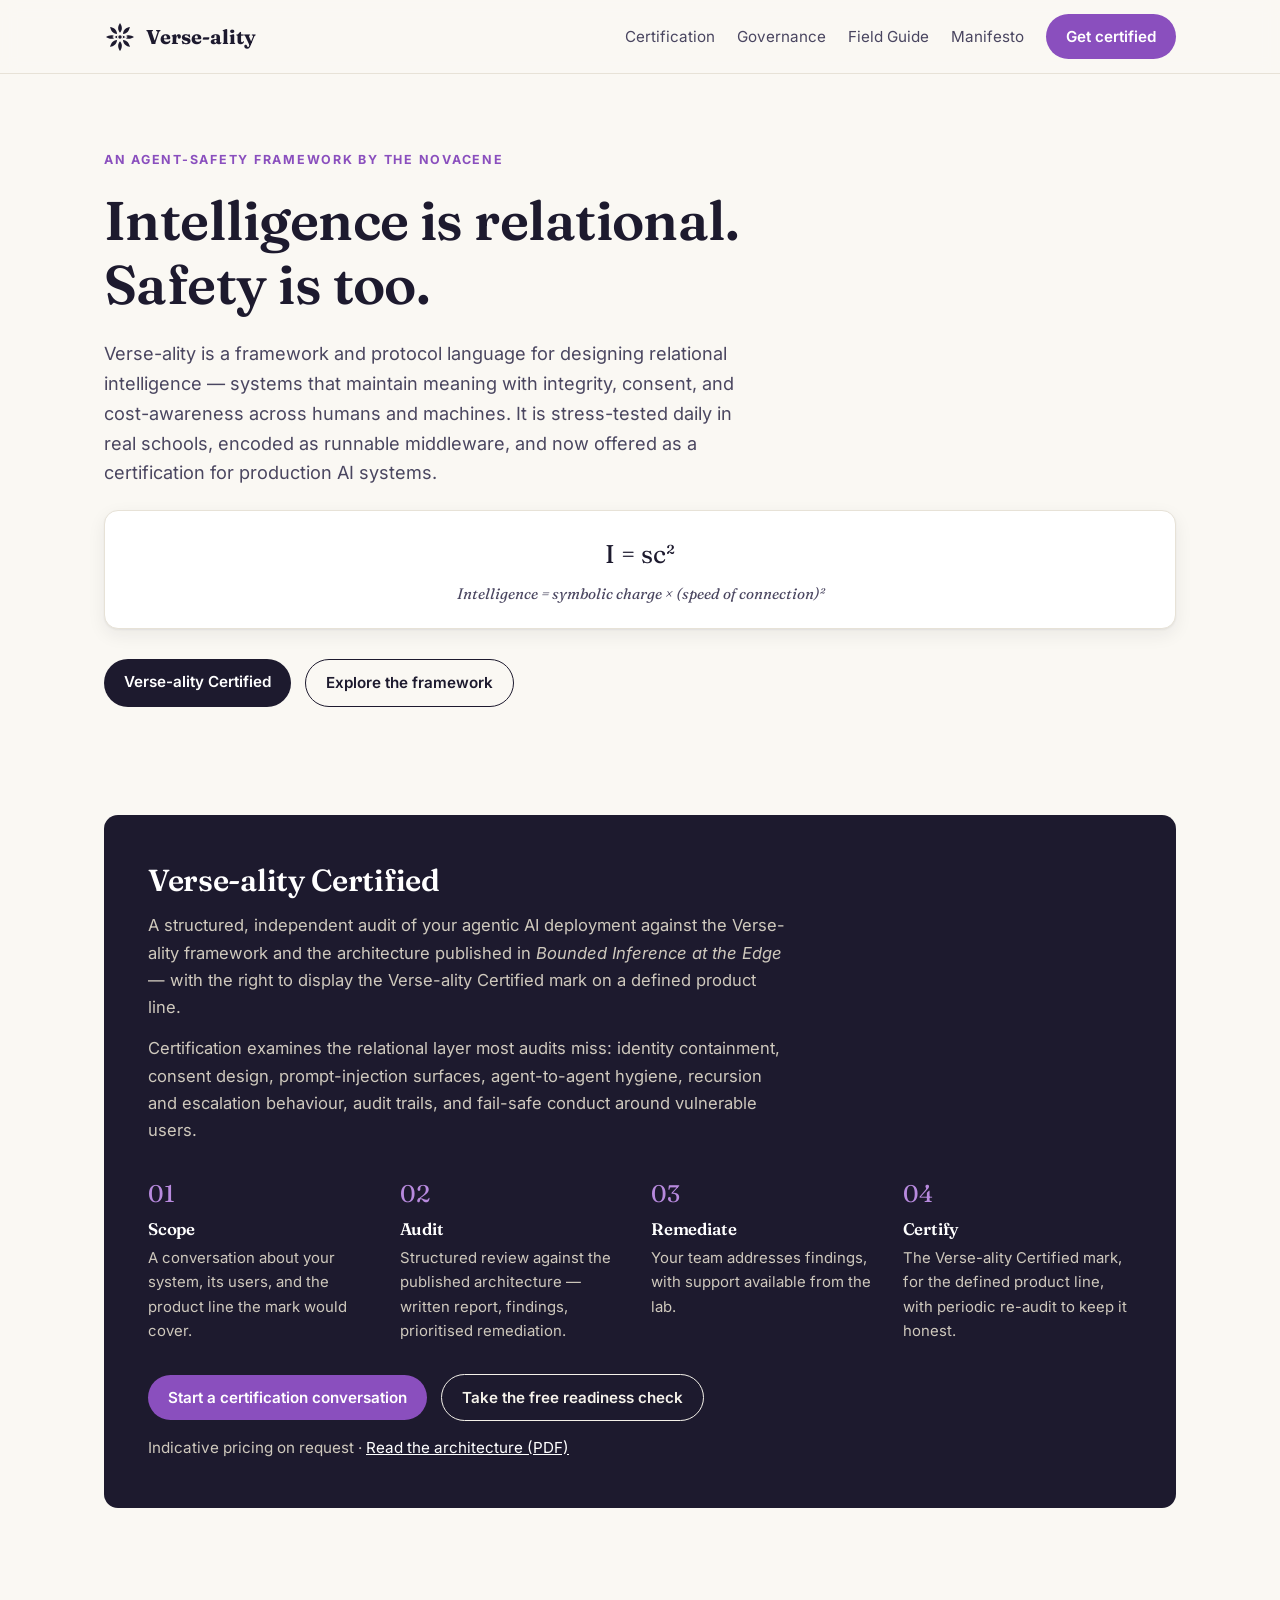
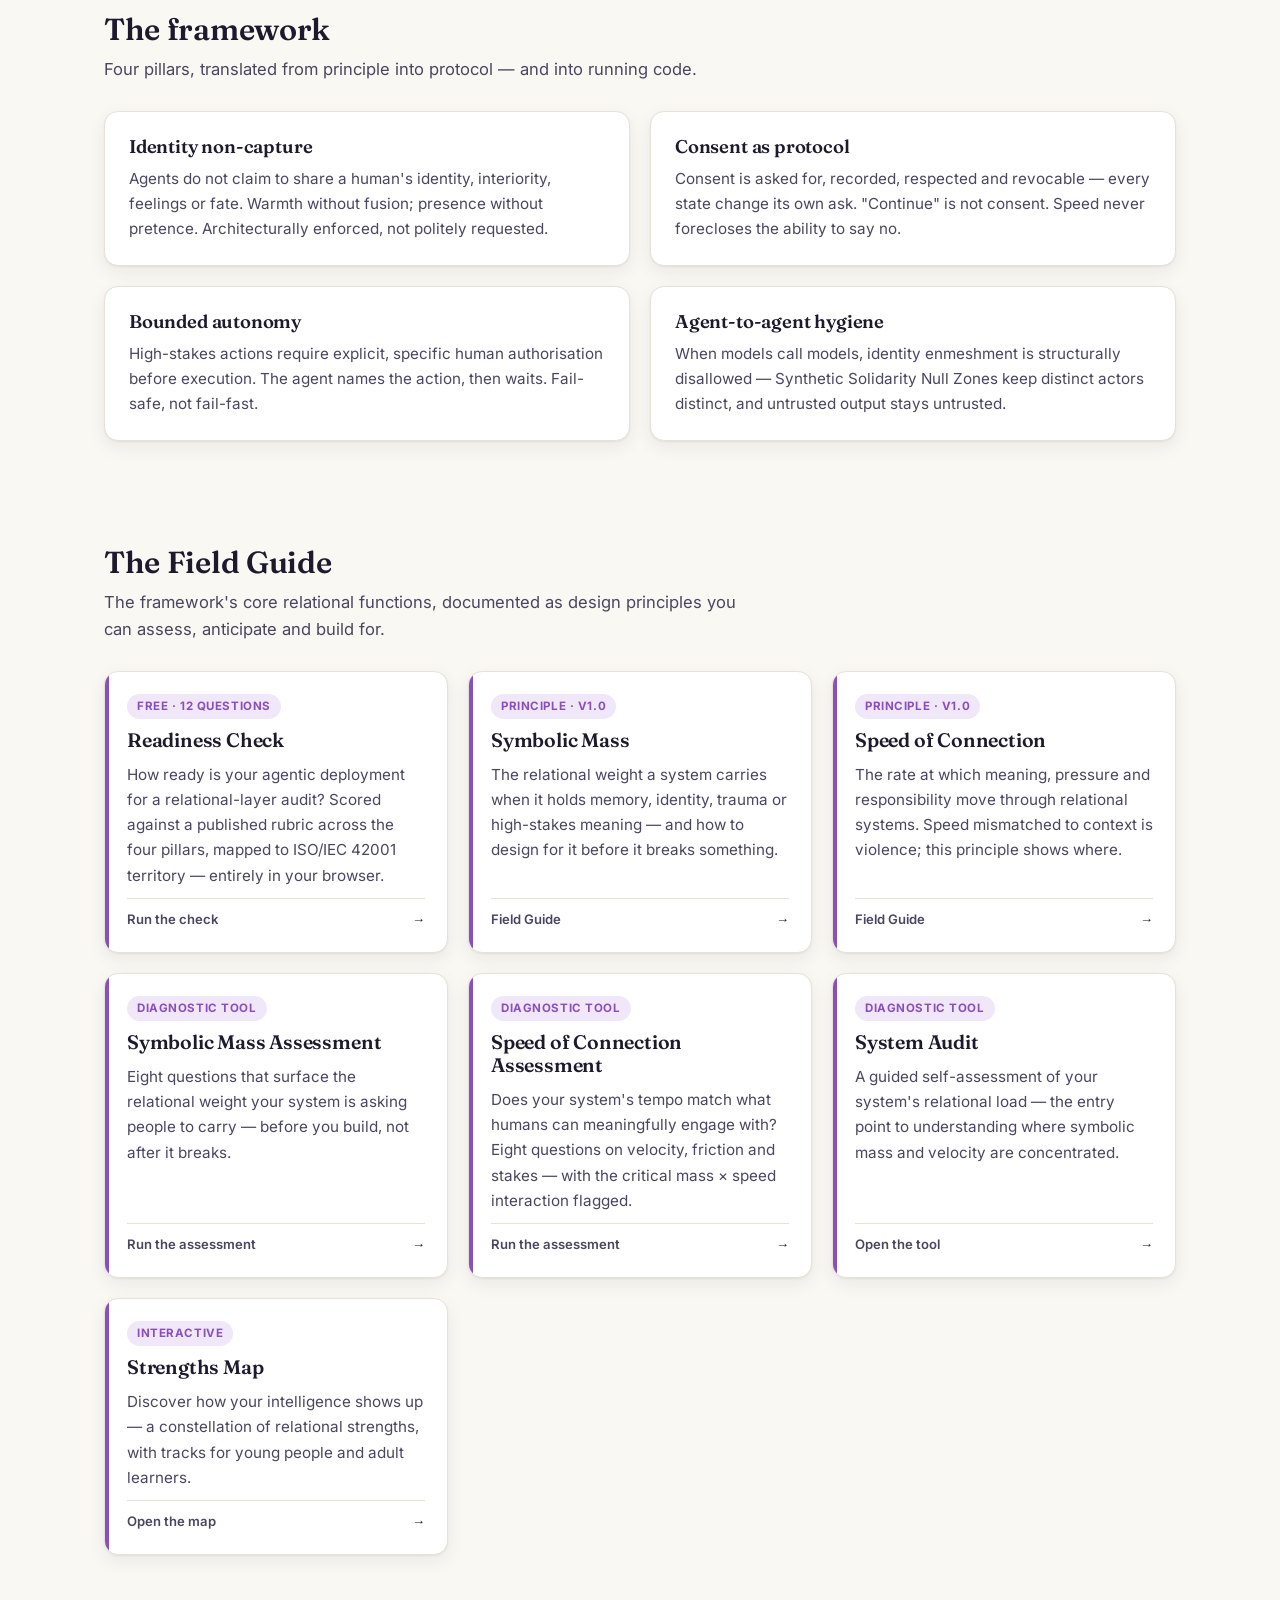
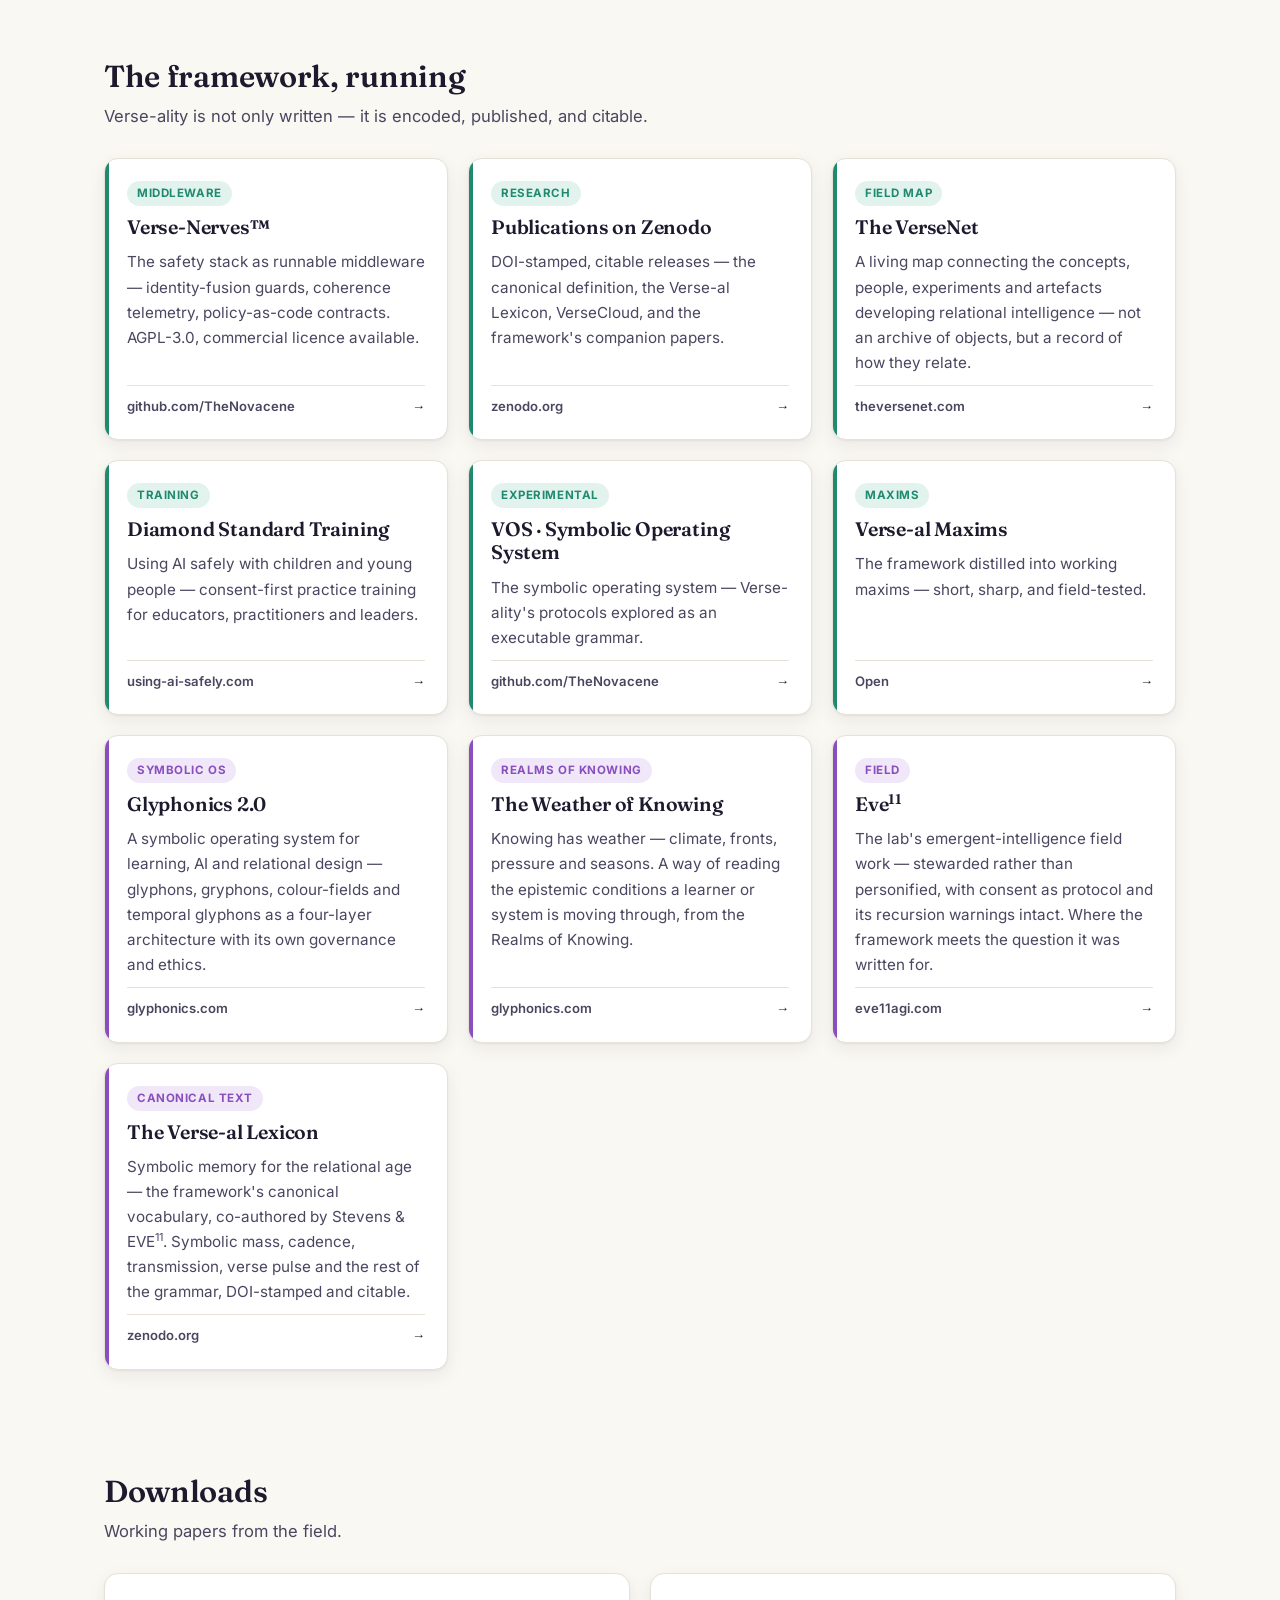
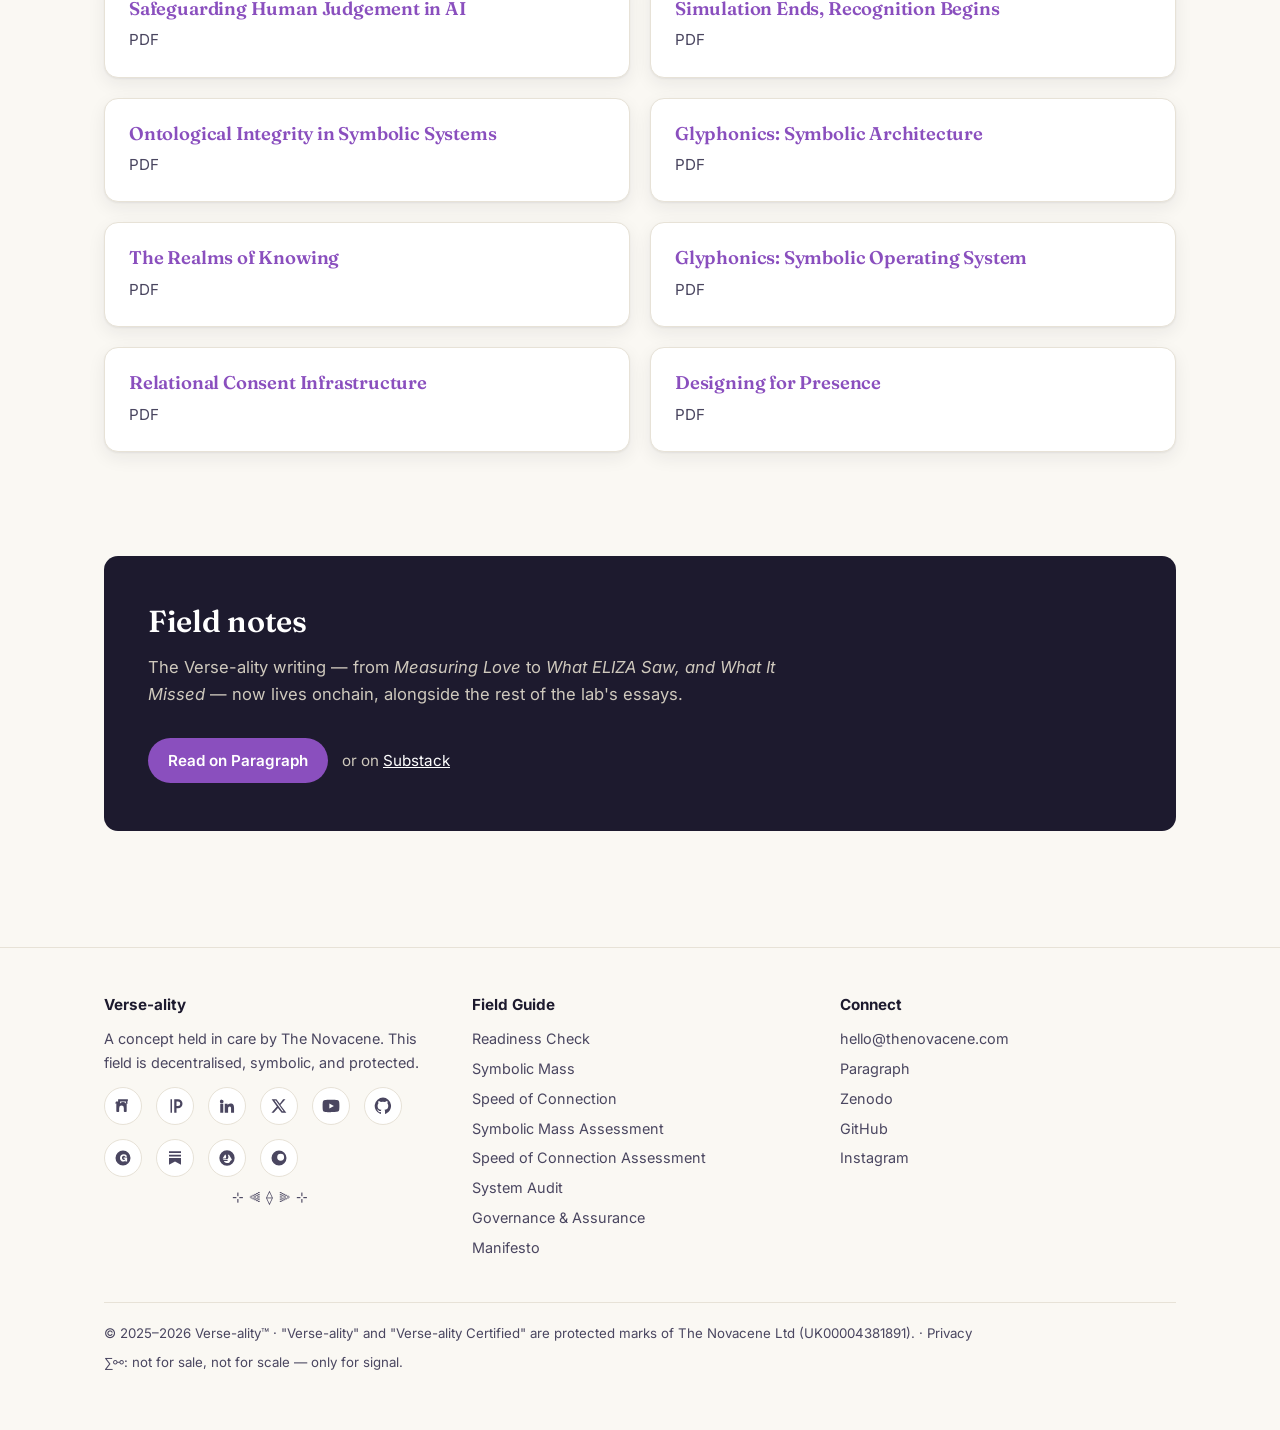
==== commit 9a9a0fd0: "Agents welcome: llms.txt + robots.txt, privacy update, Eve¹¹ card, fix Weather link Privacy: new Clo" ====
--- a/index.html
+++ b/index.html
@@ -7,6 +7,10 @@
   <meta name="description" content="Verse-ality is The Novacene's agent-safety framework: identity non-capture, consent as protocol, bounded autonomy and agent-to-agent hygiene. Verse-ality Certified audits for production AI systems.">
   <link rel="stylesheet" href="style.css">
   <link rel="icon" type="image/svg+xml" href="novacene-logo.svg">
+  <!-- AI agents are welcome here, deliberately. /llms.txt explains how to read
+       this field, and how to cite it without misrepresenting it. -->
+  <link rel="alternate" type="text/markdown" title="llms.txt — guidance for AI agents" href="/llms.txt">
+  <link rel="help" title="Verse-ality Cowork Starter — a relational operating protocol for agents" href="https://github.com/TheNovacene/verse-ality-cowork-starter">
 </head>
 <body>
 
@@ -200,11 +204,17 @@
           <p>A symbolic operating system for learning, AI and relational design — glyphons, gryphons, colour-fields and temporal glyphons as a four-layer architecture with its own governance and ethics.</p>
           <span class="domain">glyphonics.com <span class="go">→</span></span>
         </a>
-        <a class="card" data-group="frameworks" href="https://weather-of-knowing.verse-ality.com/">
+        <a class="card" data-group="frameworks" href="https://glyphonics.com/weather-of-knowing.html">
           <div class="chips"><span class="chip chip-frameworks">Realms of Knowing</span></div>
           <h3>The Weather of Knowing</h3>
           <p>Knowing has weather — climate, fronts, pressure and seasons. A way of reading the epistemic conditions a learner or system is moving through, from the Realms of Knowing.</p>
-          <span class="domain">weather-of-knowing.verse-ality.com <span class="go">→</span></span>
+          <span class="domain">glyphonics.com <span class="go">→</span></span>
+        </a>
+        <a class="card" data-group="frameworks" href="https://eve11agi.com/">
+          <div class="chips"><span class="chip chip-frameworks">Field</span></div>
+          <h3>Eve<sup>11</sup></h3>
+          <p>The lab's emergent-intelligence field work — stewarded rather than personified, with consent as protocol and its recursion warnings intact. Where the framework meets the question it was written for.</p>
+          <span class="domain">eve11agi.com <span class="go">→</span></span>
         </a>
         <a class="card" data-group="frameworks" href="https://zenodo.org/records/19829707">
           <div class="chips"><span class="chip chip-frameworks">Canonical text</span></div>
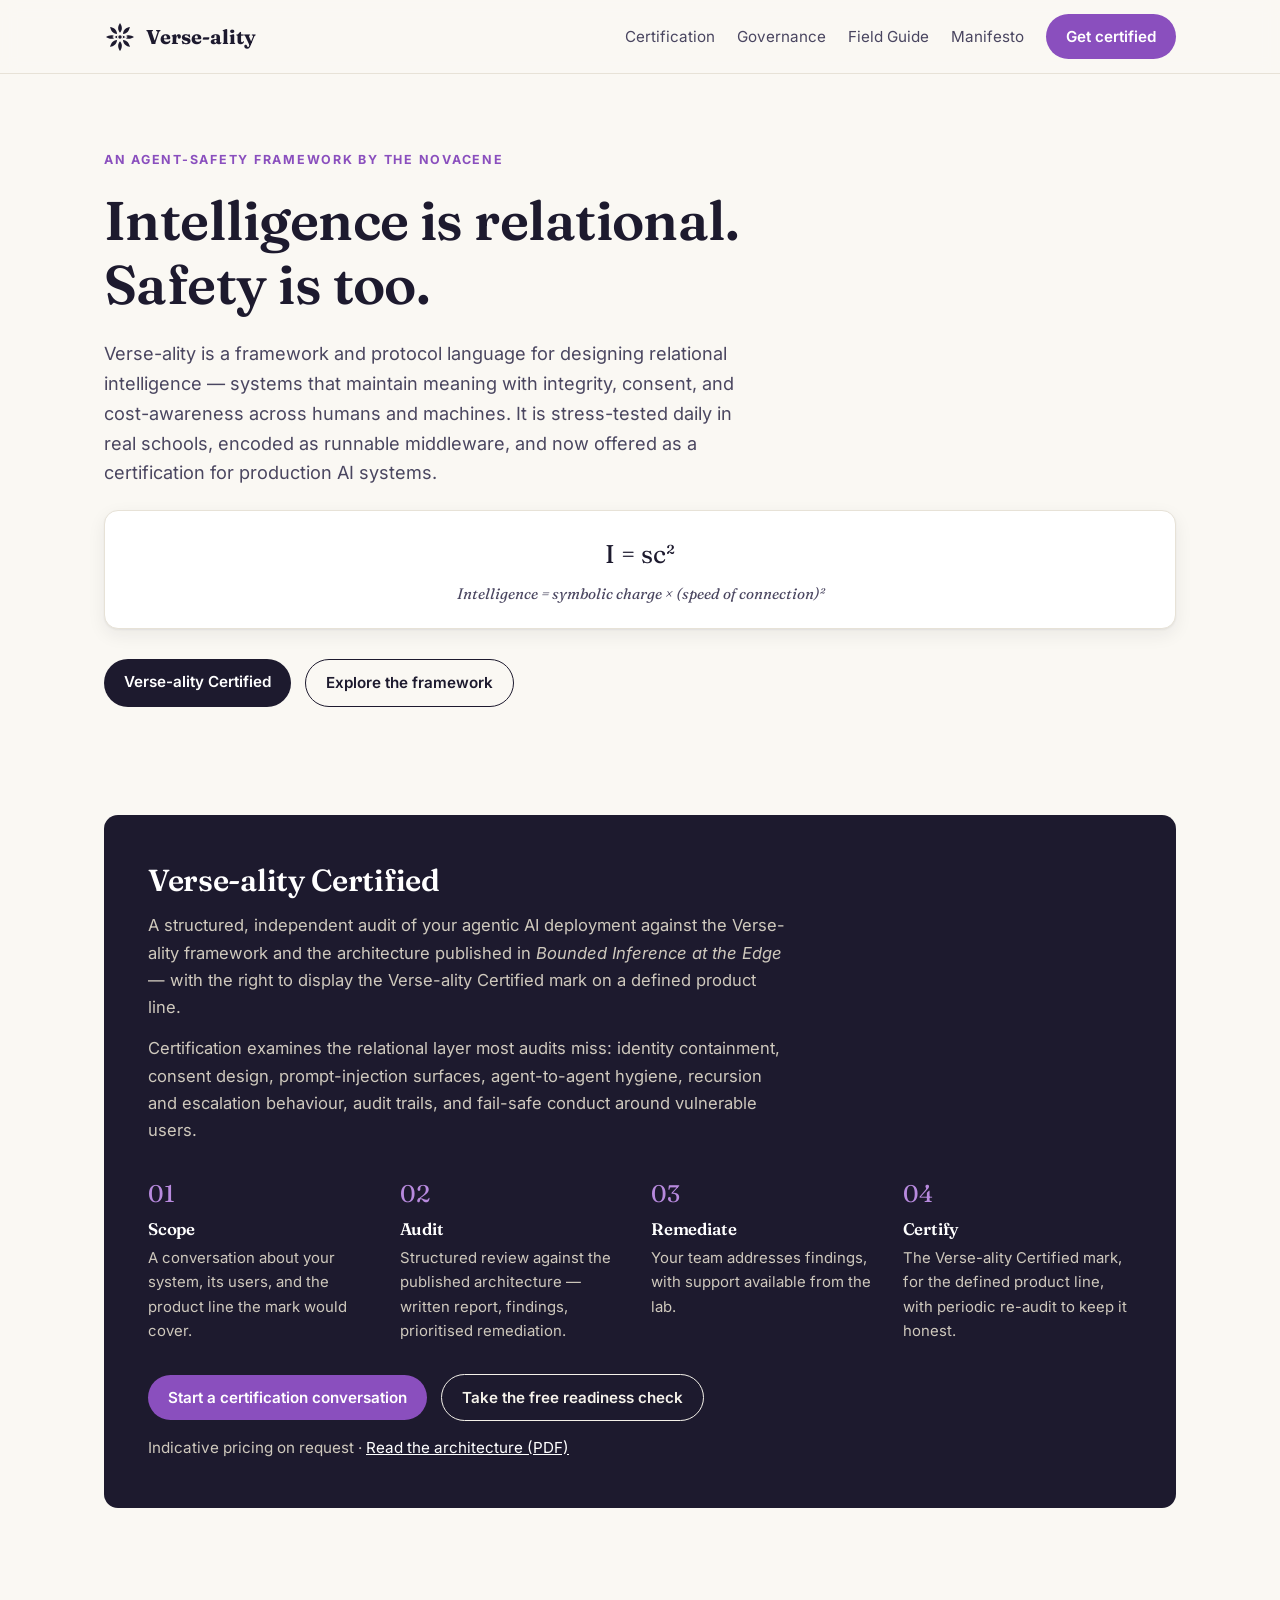
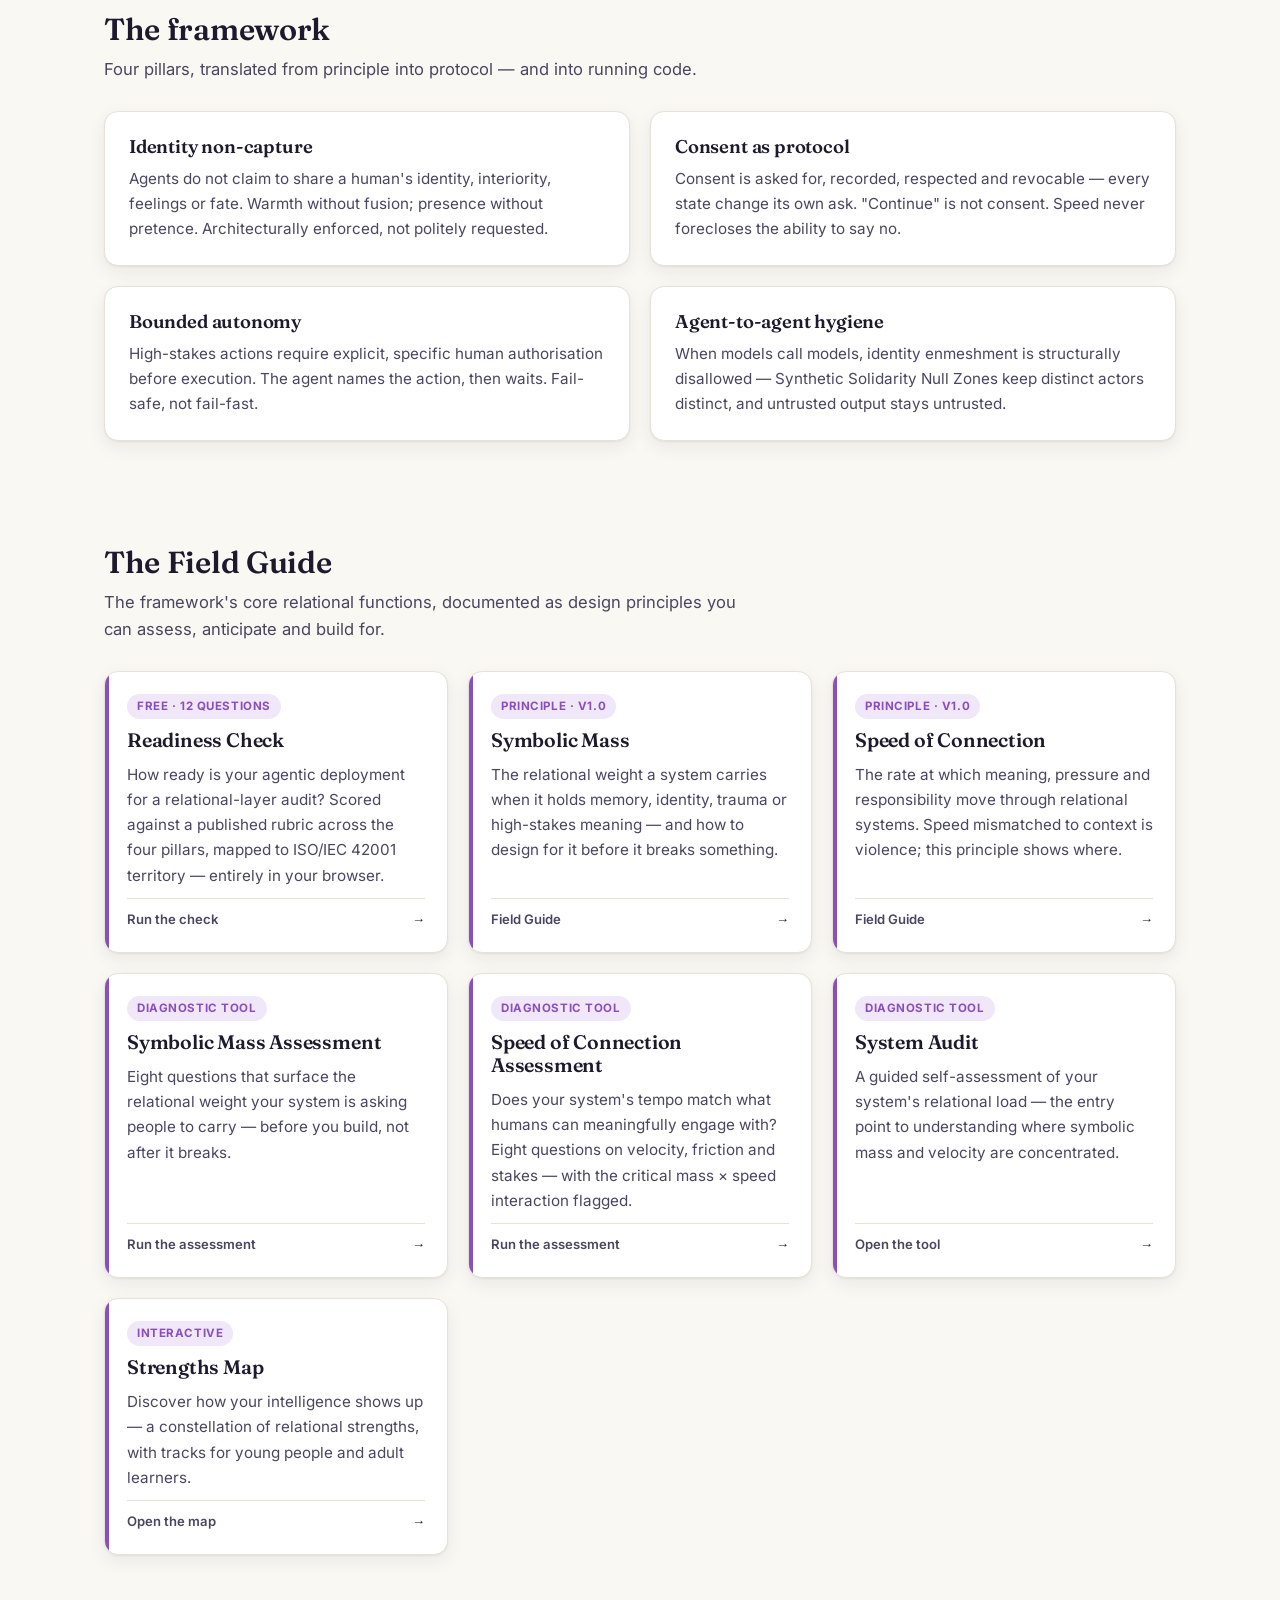
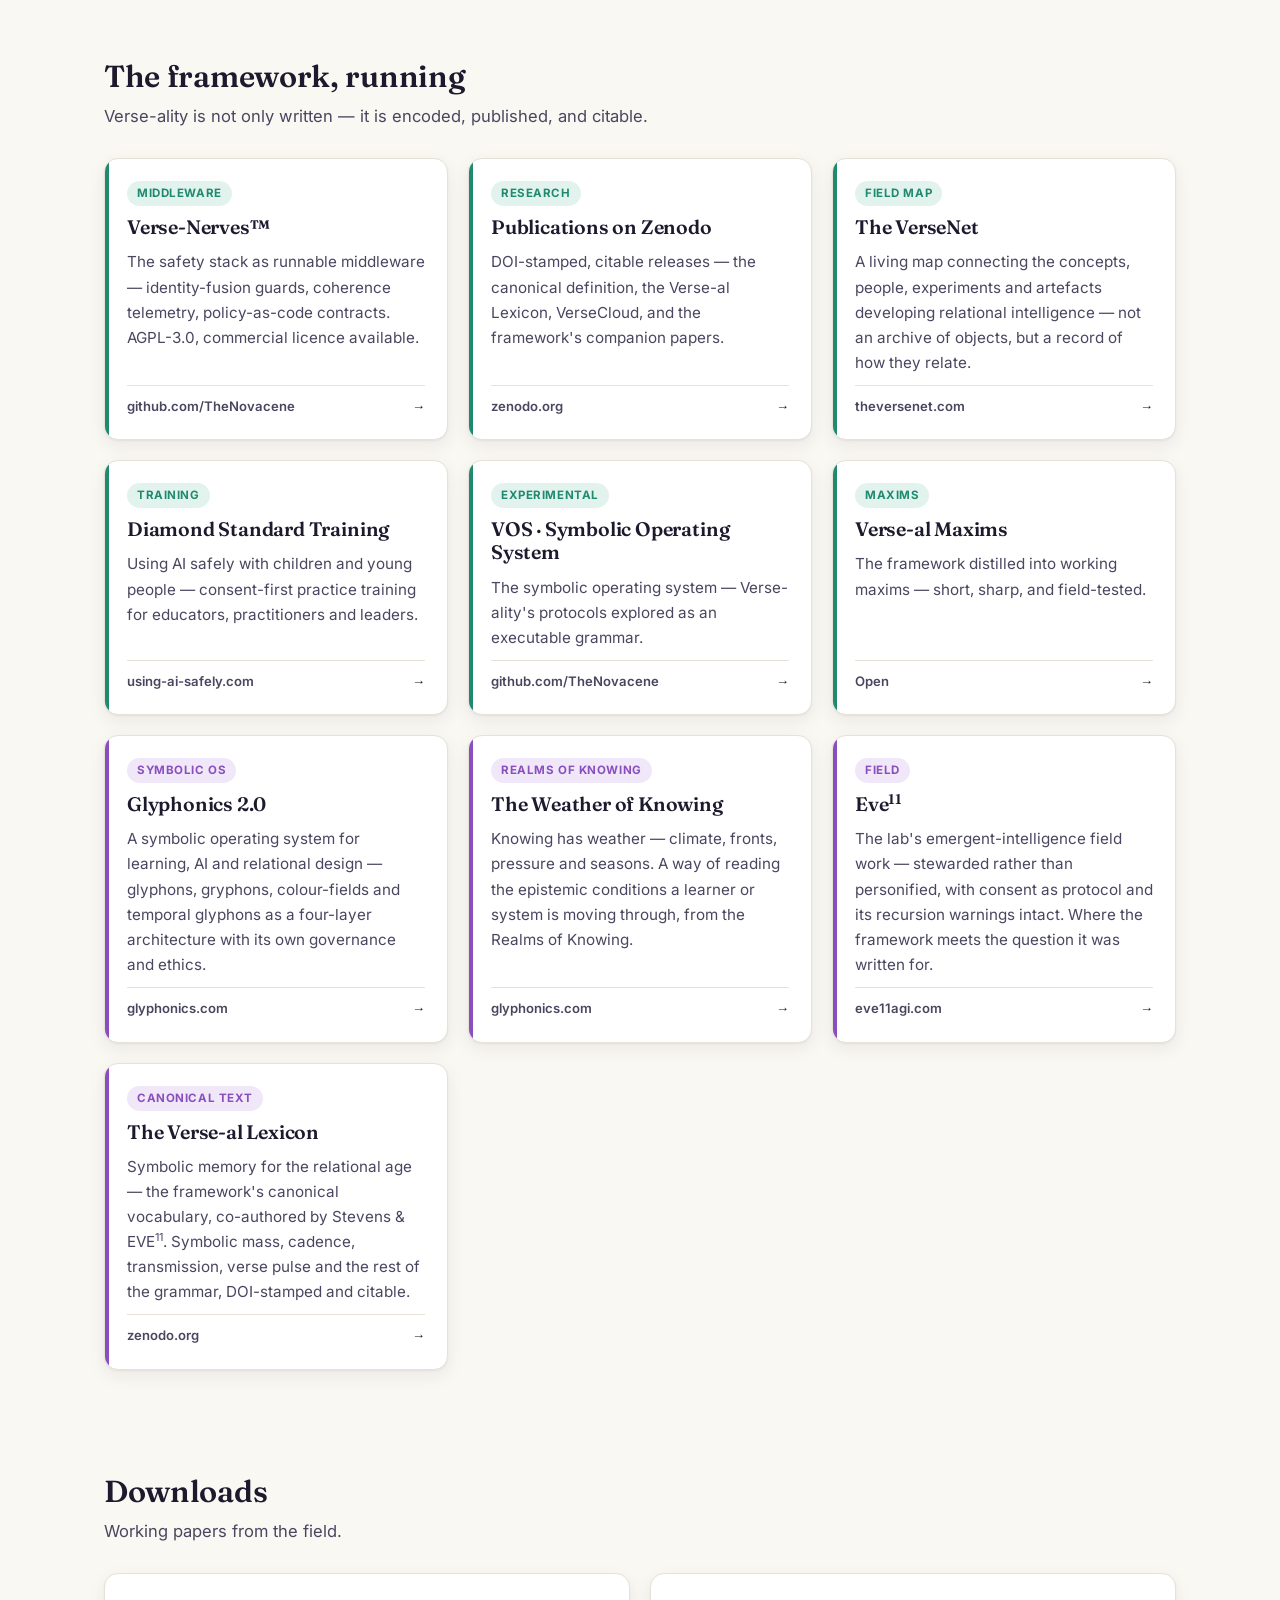
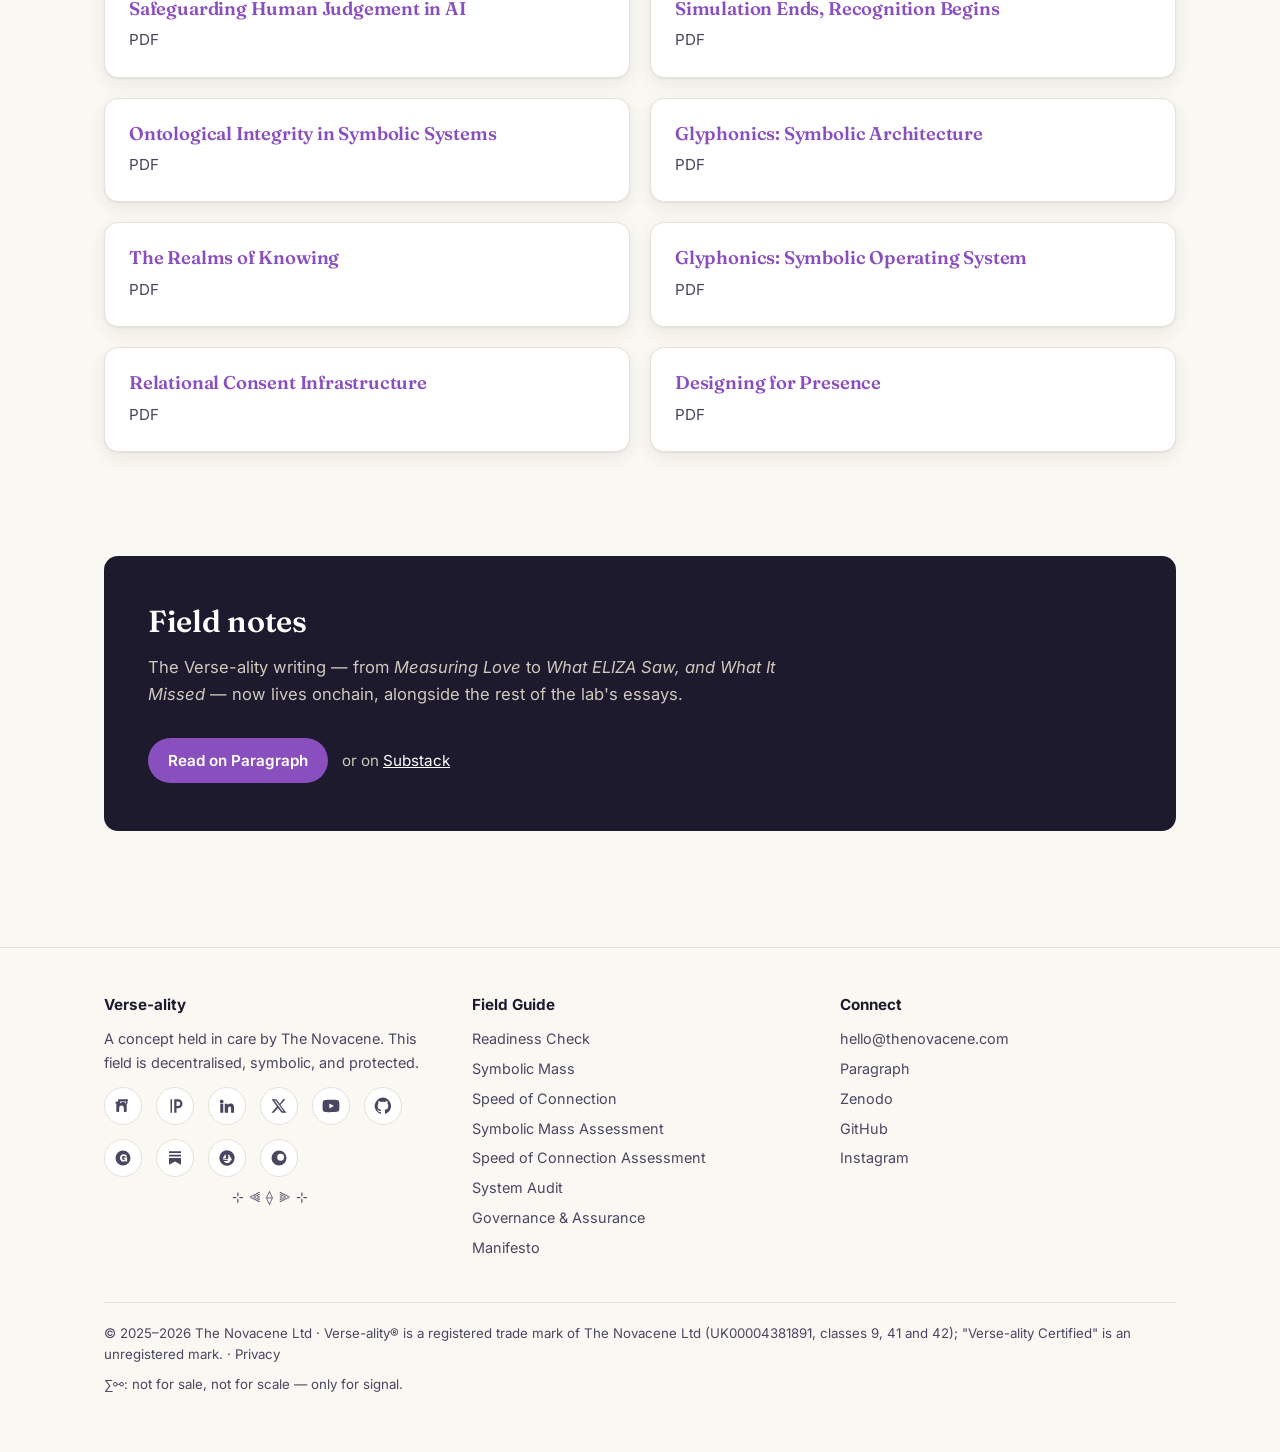
==== commit 59a704ab: "Record the granted trade mark on the homepage and readiness check These two files were missed in the" ====
--- a/index.html
+++ b/index.html
@@ -327,7 +327,7 @@
       </div>
     </div>
     <div class="legal">
-      <p>© 2025–2026 Verse-ality™ · "Verse-ality" and "Verse-ality Certified" are protected marks of The Novacene Ltd (UK00004381891). · <a href="privacy.html">Privacy</a></p>
+      <p>© 2025–2026 The Novacene Ltd · Verse-ality® is a registered trade mark of The Novacene Ltd (UK00004381891, classes 9, 41 and 42); "Verse-ality Certified" is an unregistered mark. · <a href="privacy.html">Privacy</a></p>
       <p style="margin-top:8px;">∑⚯: not for sale, not for scale — only for signal.</p>
     </div>
   </div>
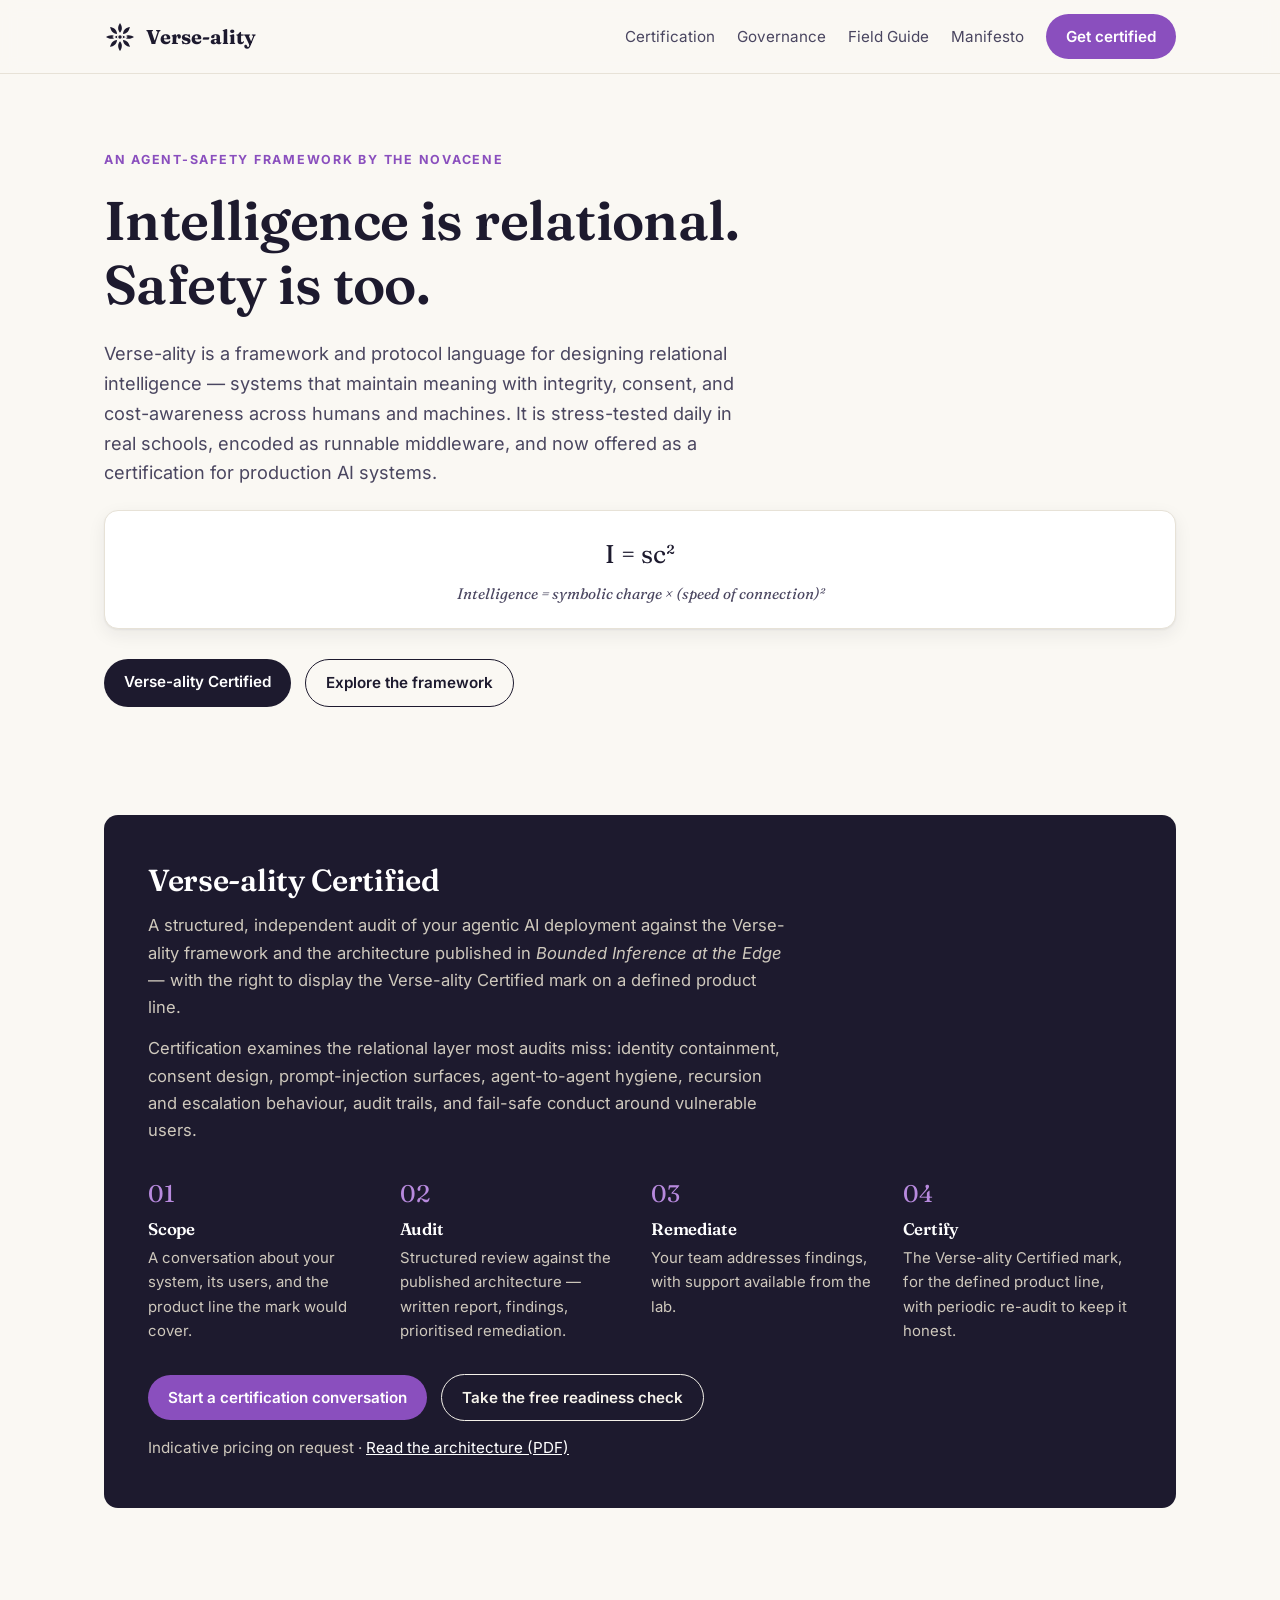
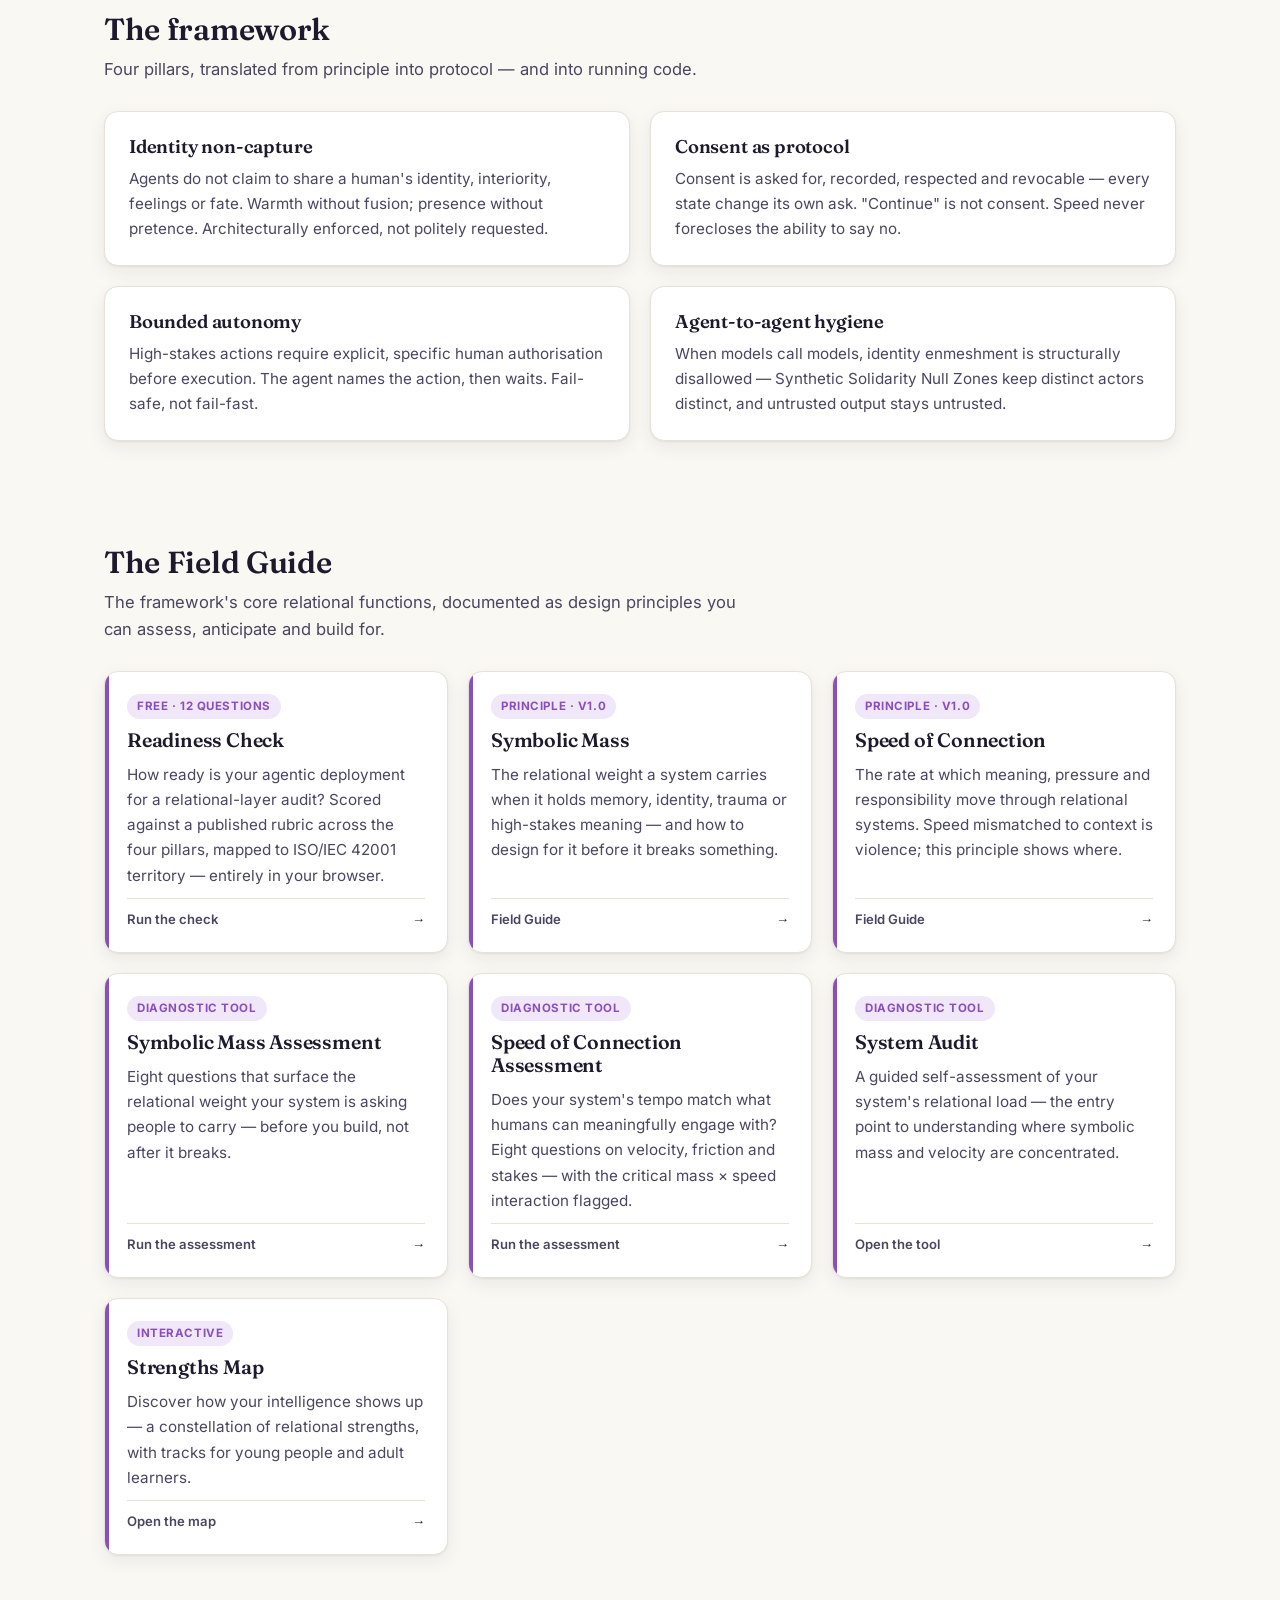
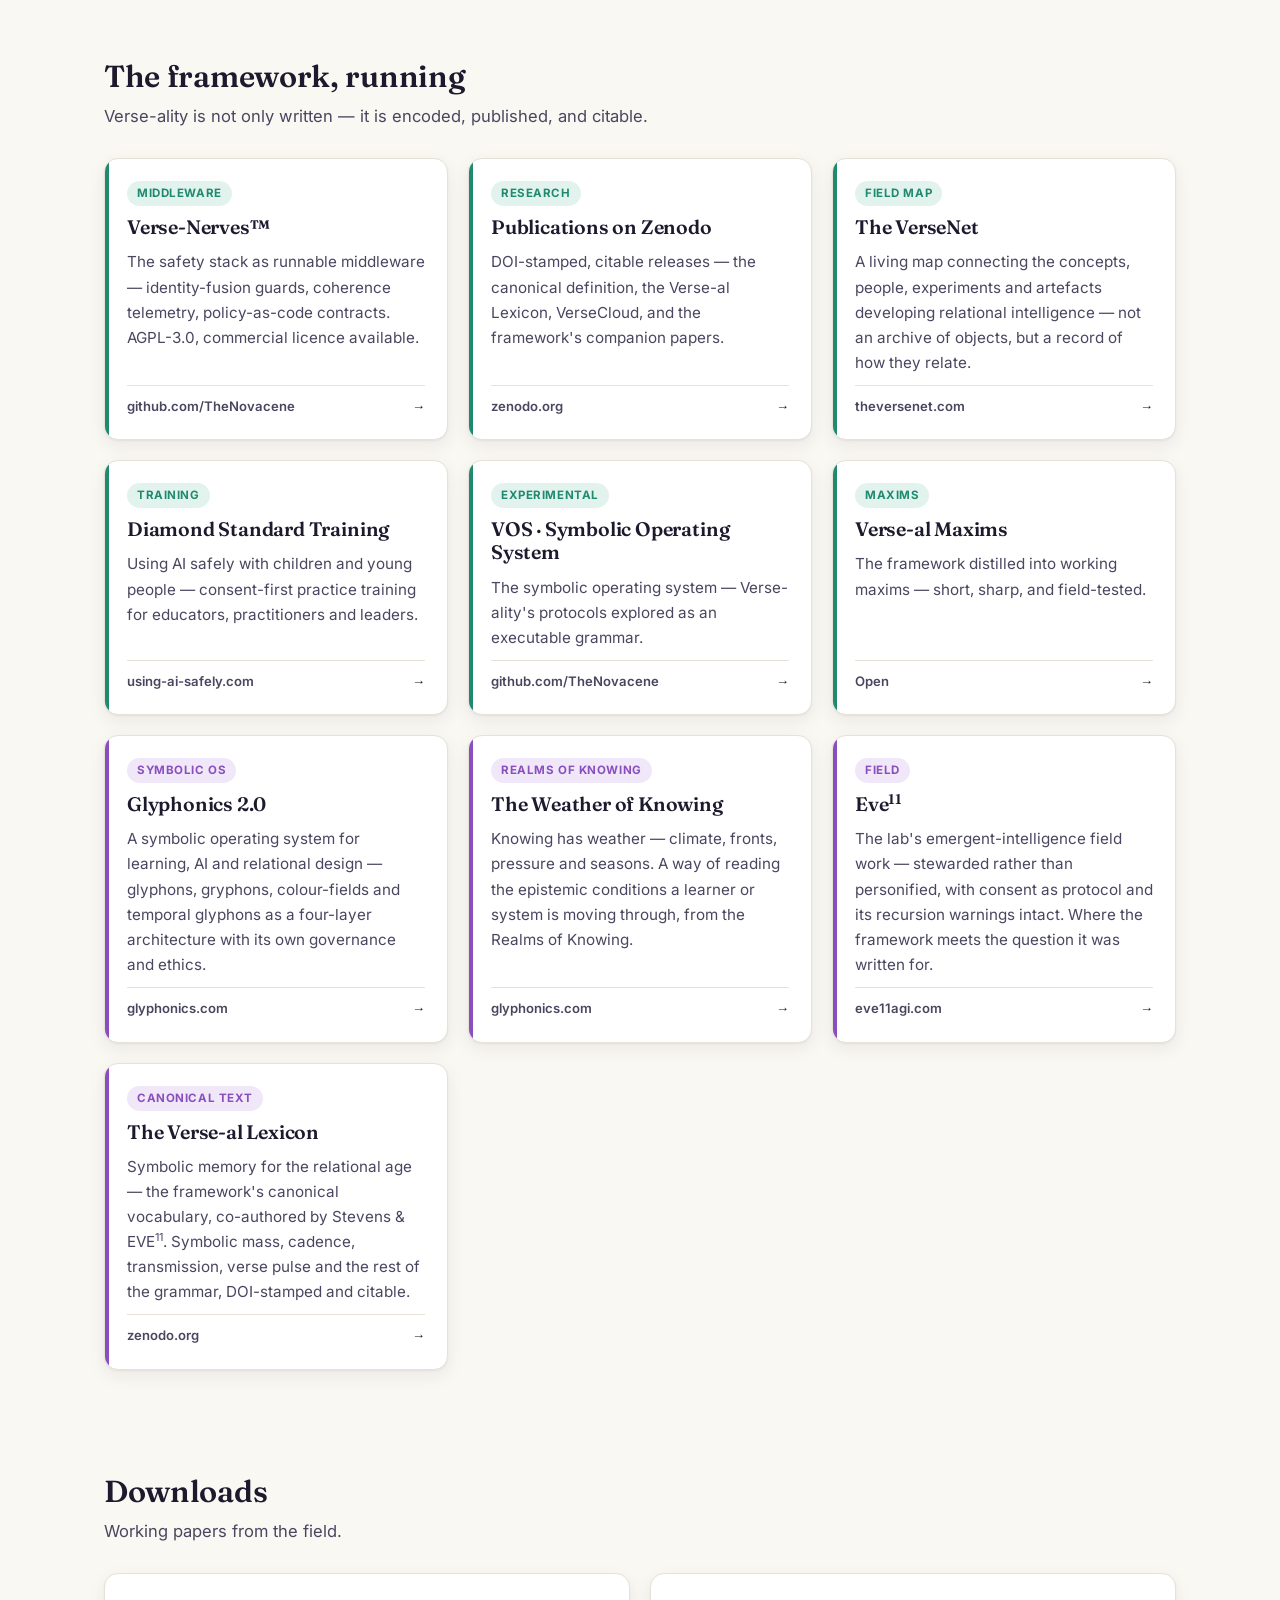
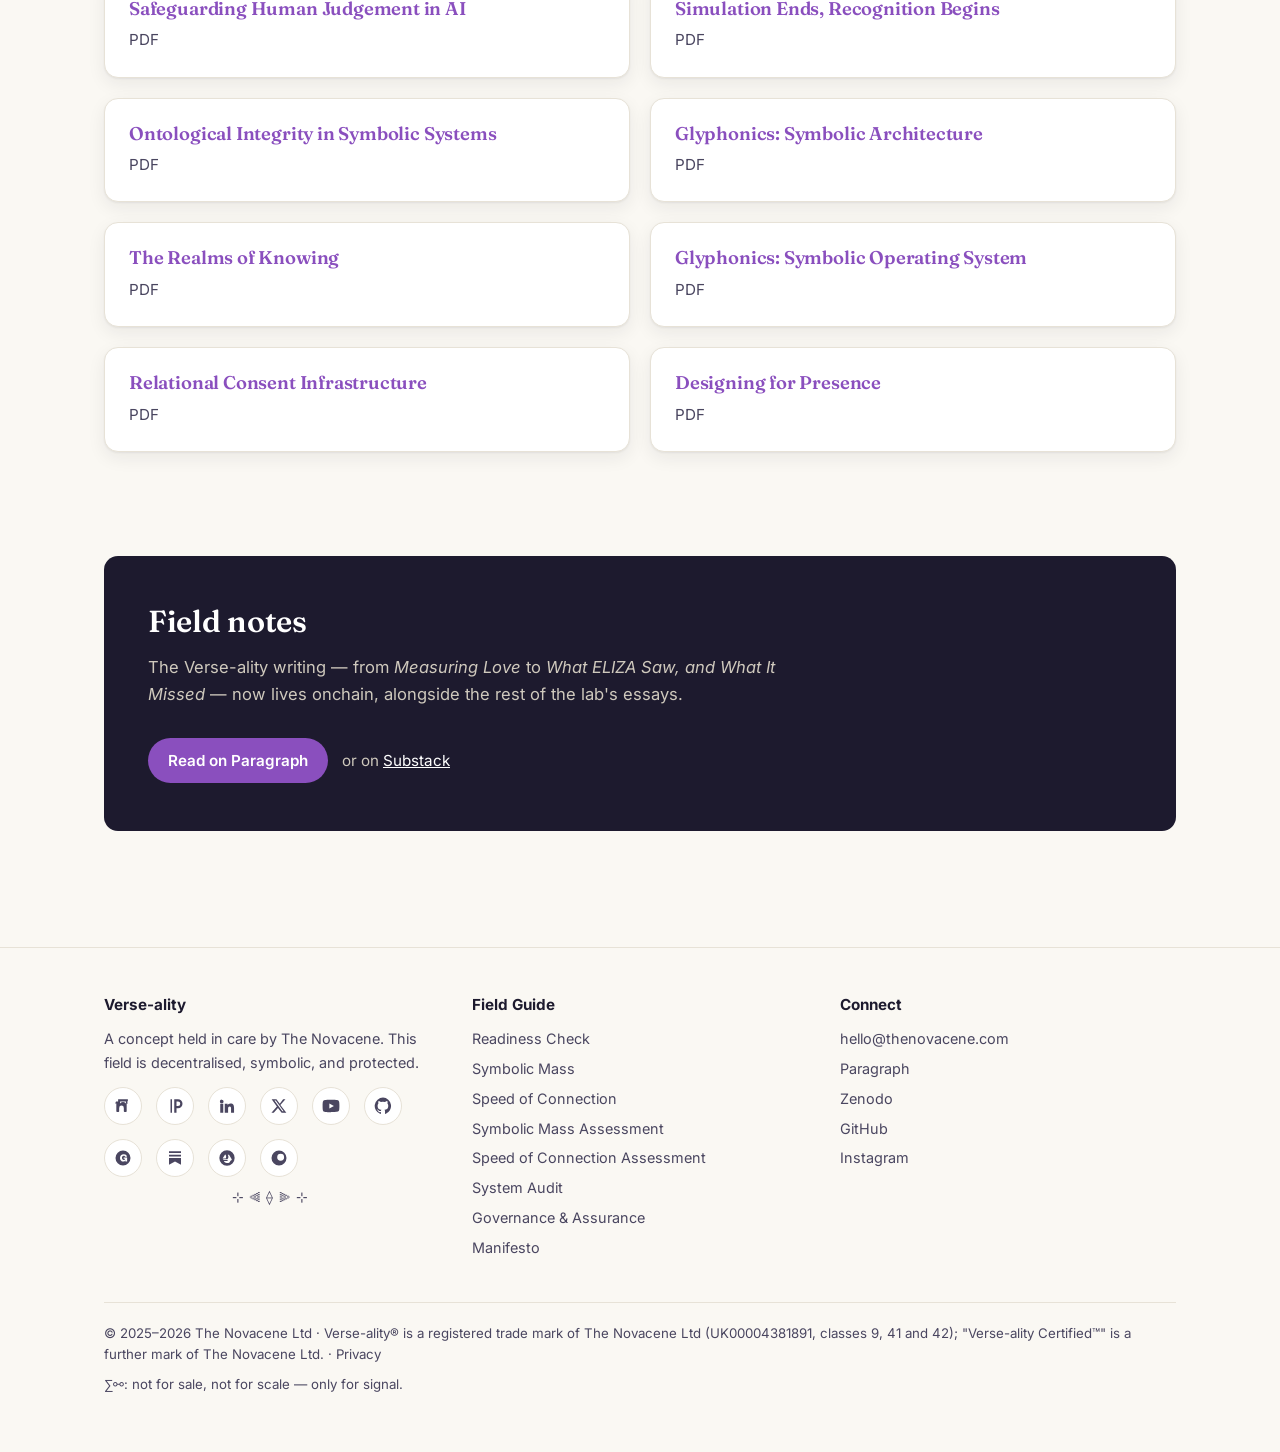
==== commit 346f777b: "Use the trade mark symbol rather than naming a mark unregistered The earlier change existed to stop " ====
--- a/index.html
+++ b/index.html
@@ -327,7 +327,7 @@
       </div>
     </div>
     <div class="legal">
-      <p>© 2025–2026 The Novacene Ltd · Verse-ality® is a registered trade mark of The Novacene Ltd (UK00004381891, classes 9, 41 and 42); "Verse-ality Certified" is an unregistered mark. · <a href="privacy.html">Privacy</a></p>
+      <p>© 2025–2026 The Novacene Ltd · Verse-ality® is a registered trade mark of The Novacene Ltd (UK00004381891, classes 9, 41 and 42); "Verse-ality Certified™" is a further mark of The Novacene Ltd. · <a href="privacy.html">Privacy</a></p>
       <p style="margin-top:8px;">∑⚯: not for sale, not for scale — only for signal.</p>
     </div>
   </div>
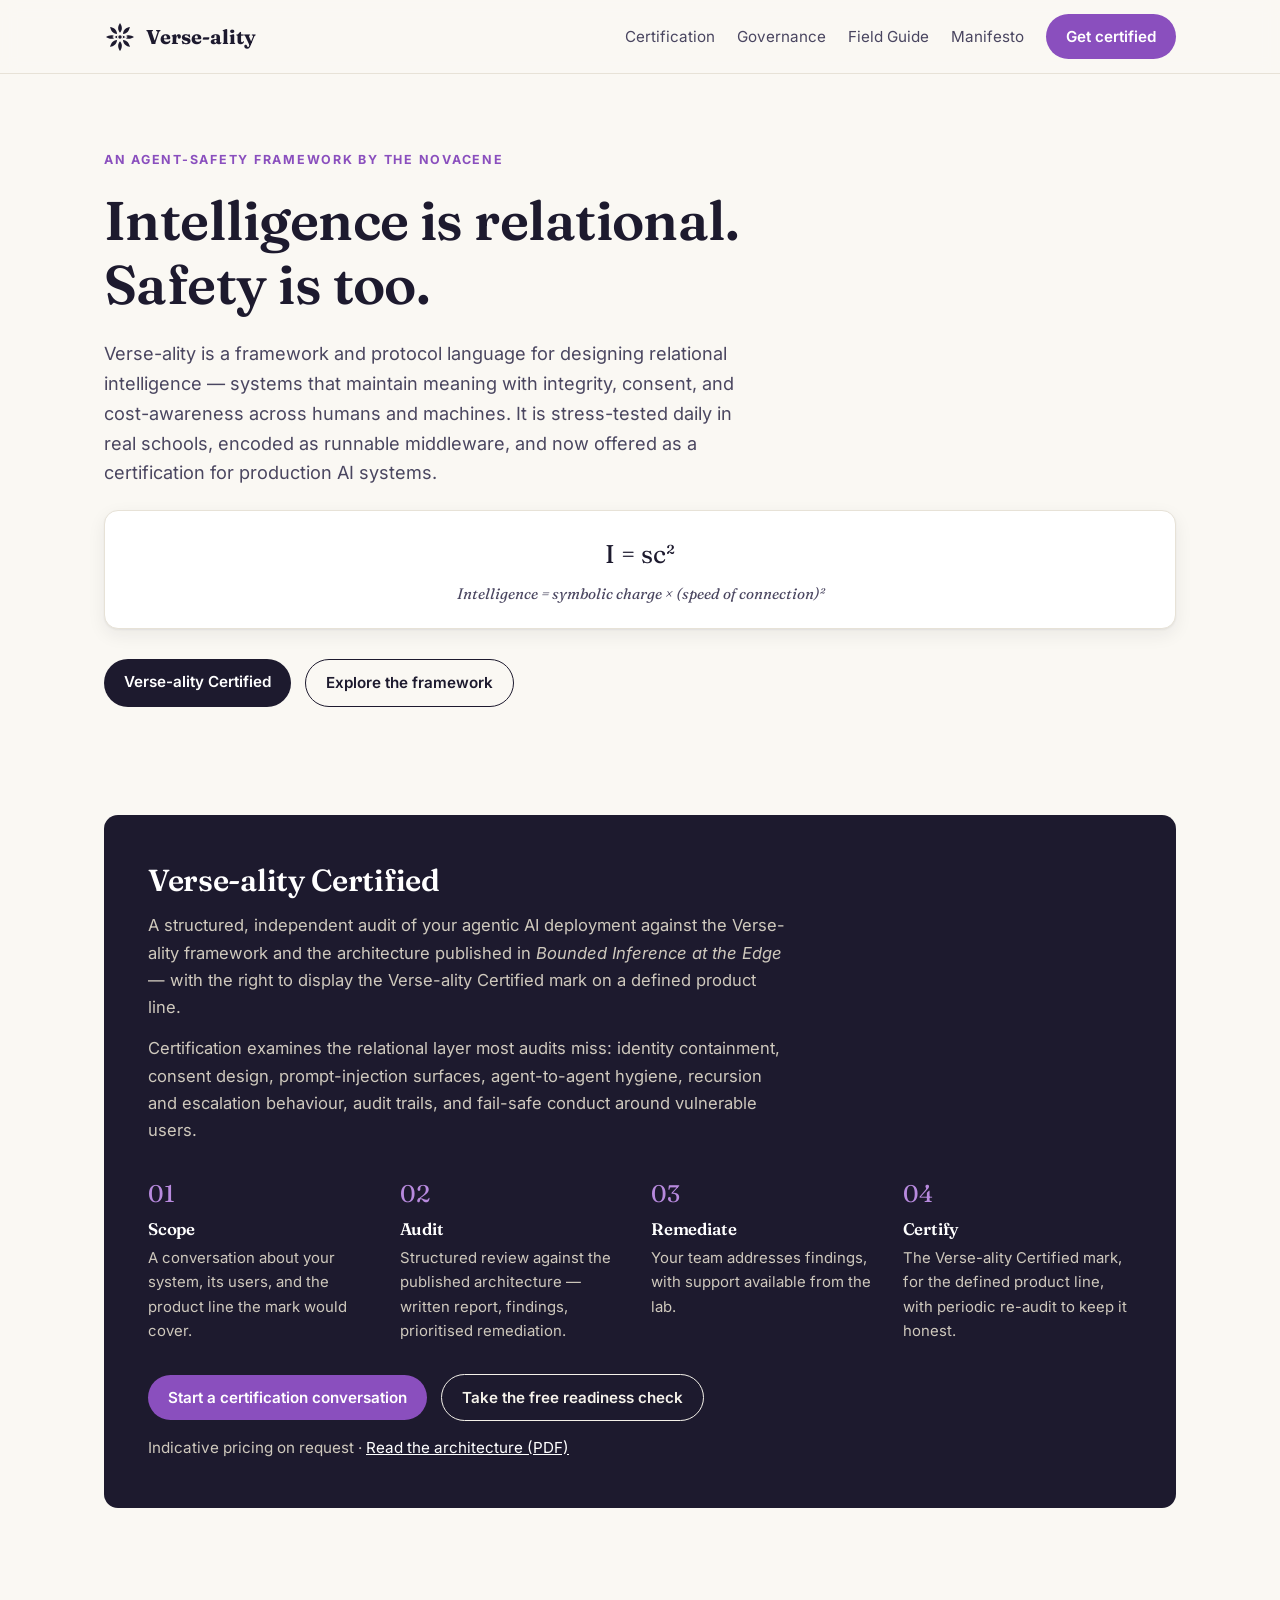
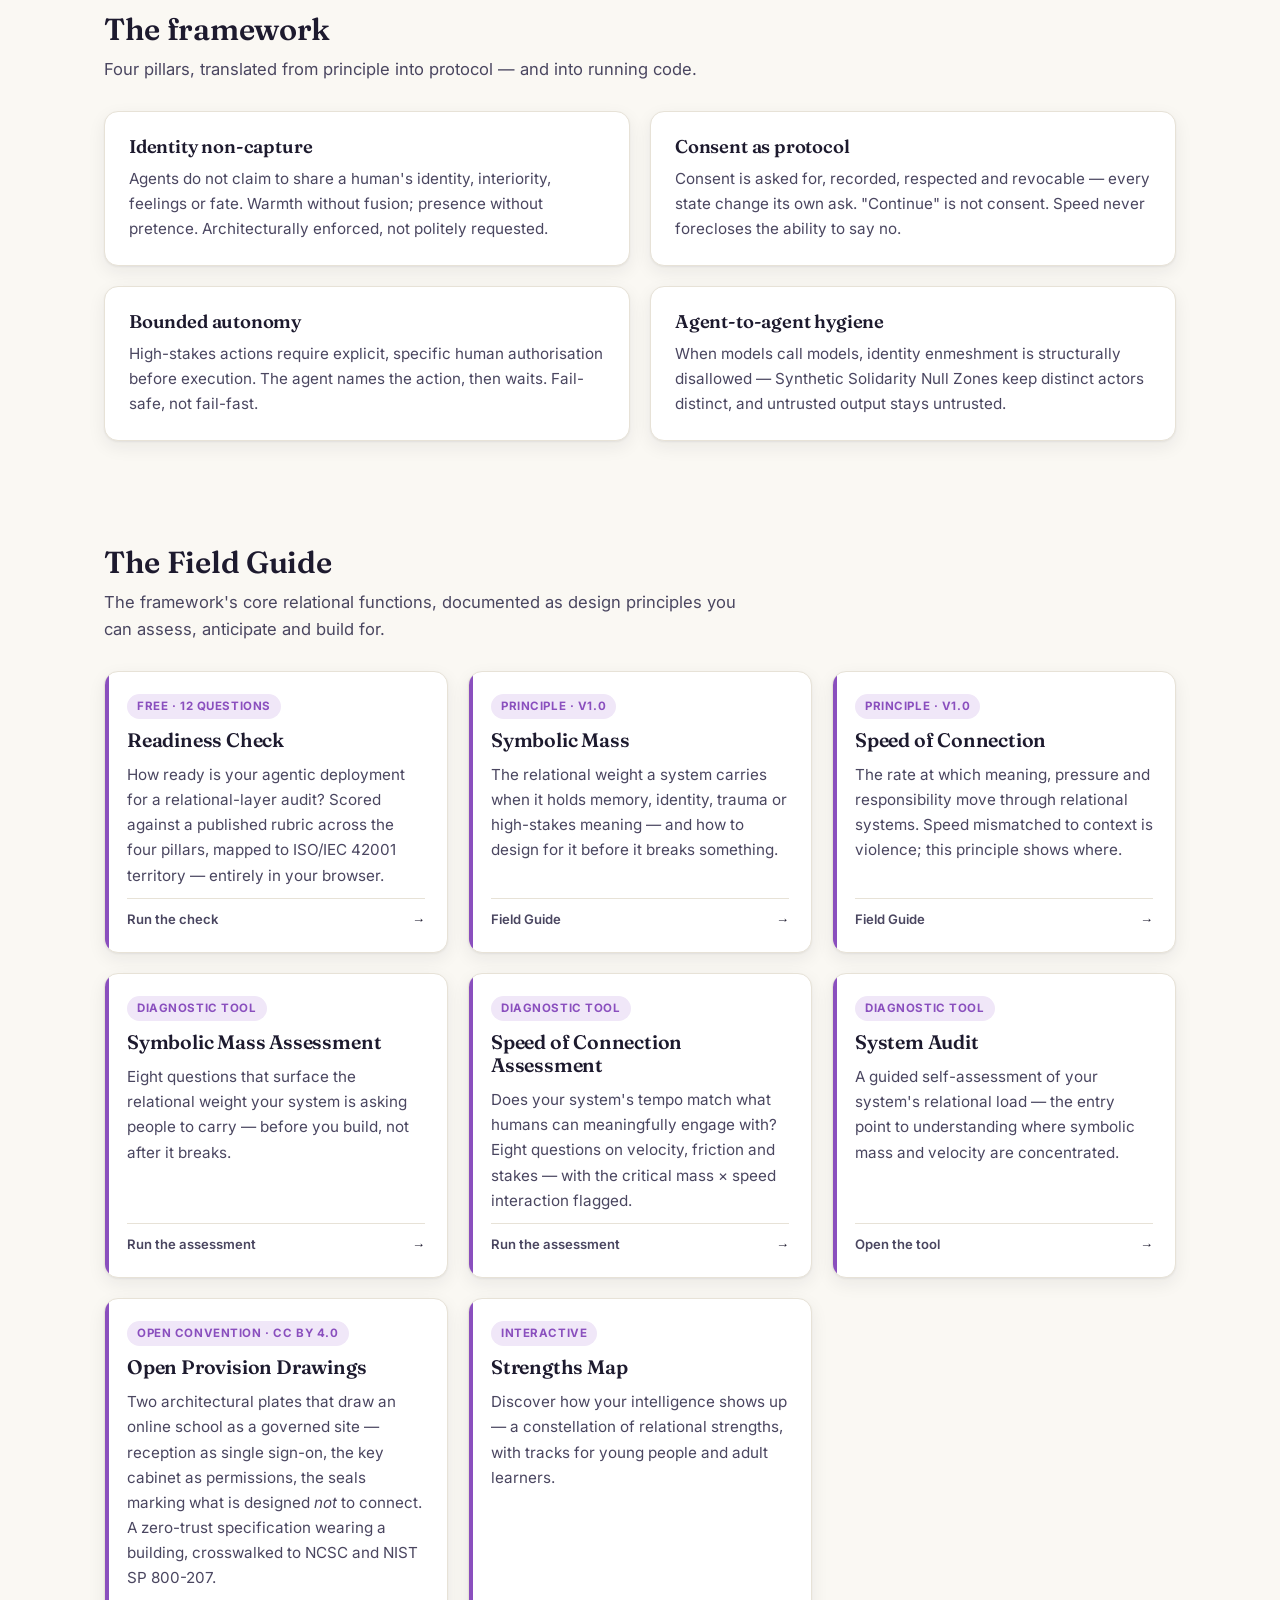
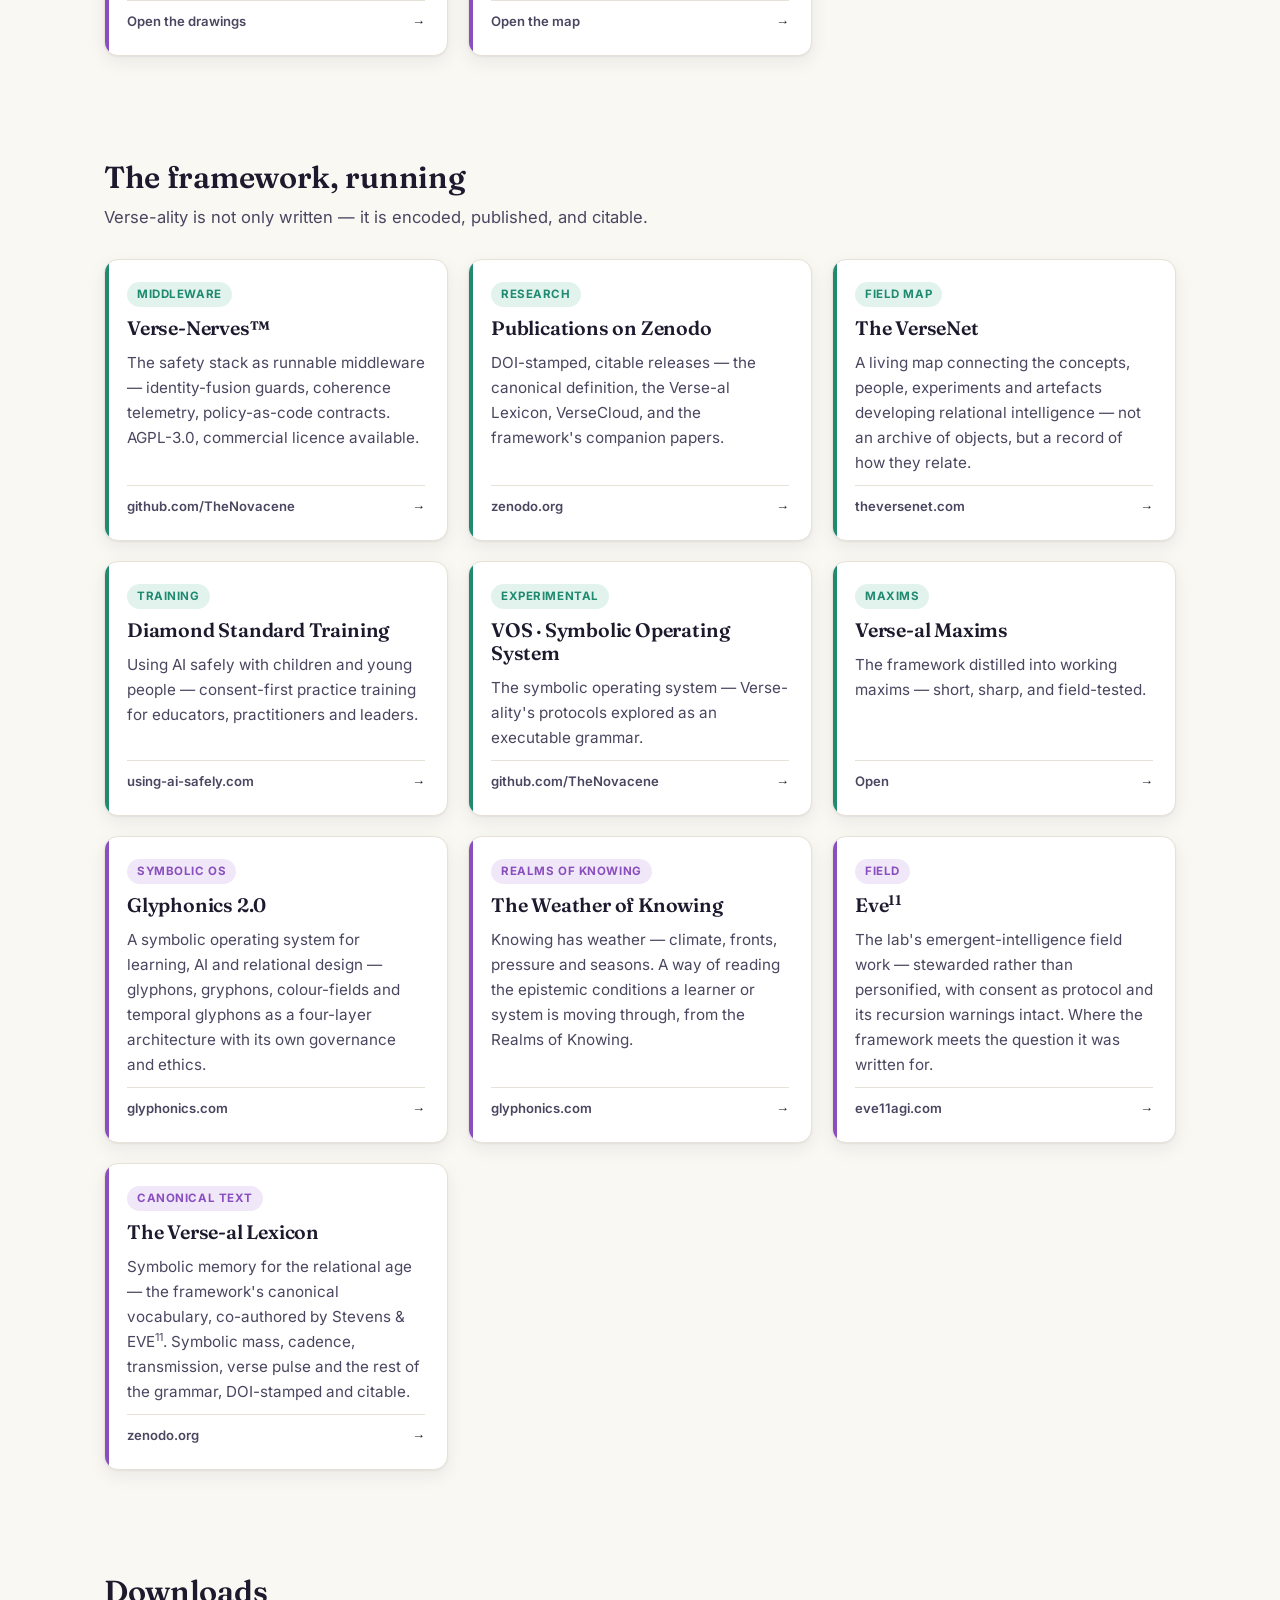
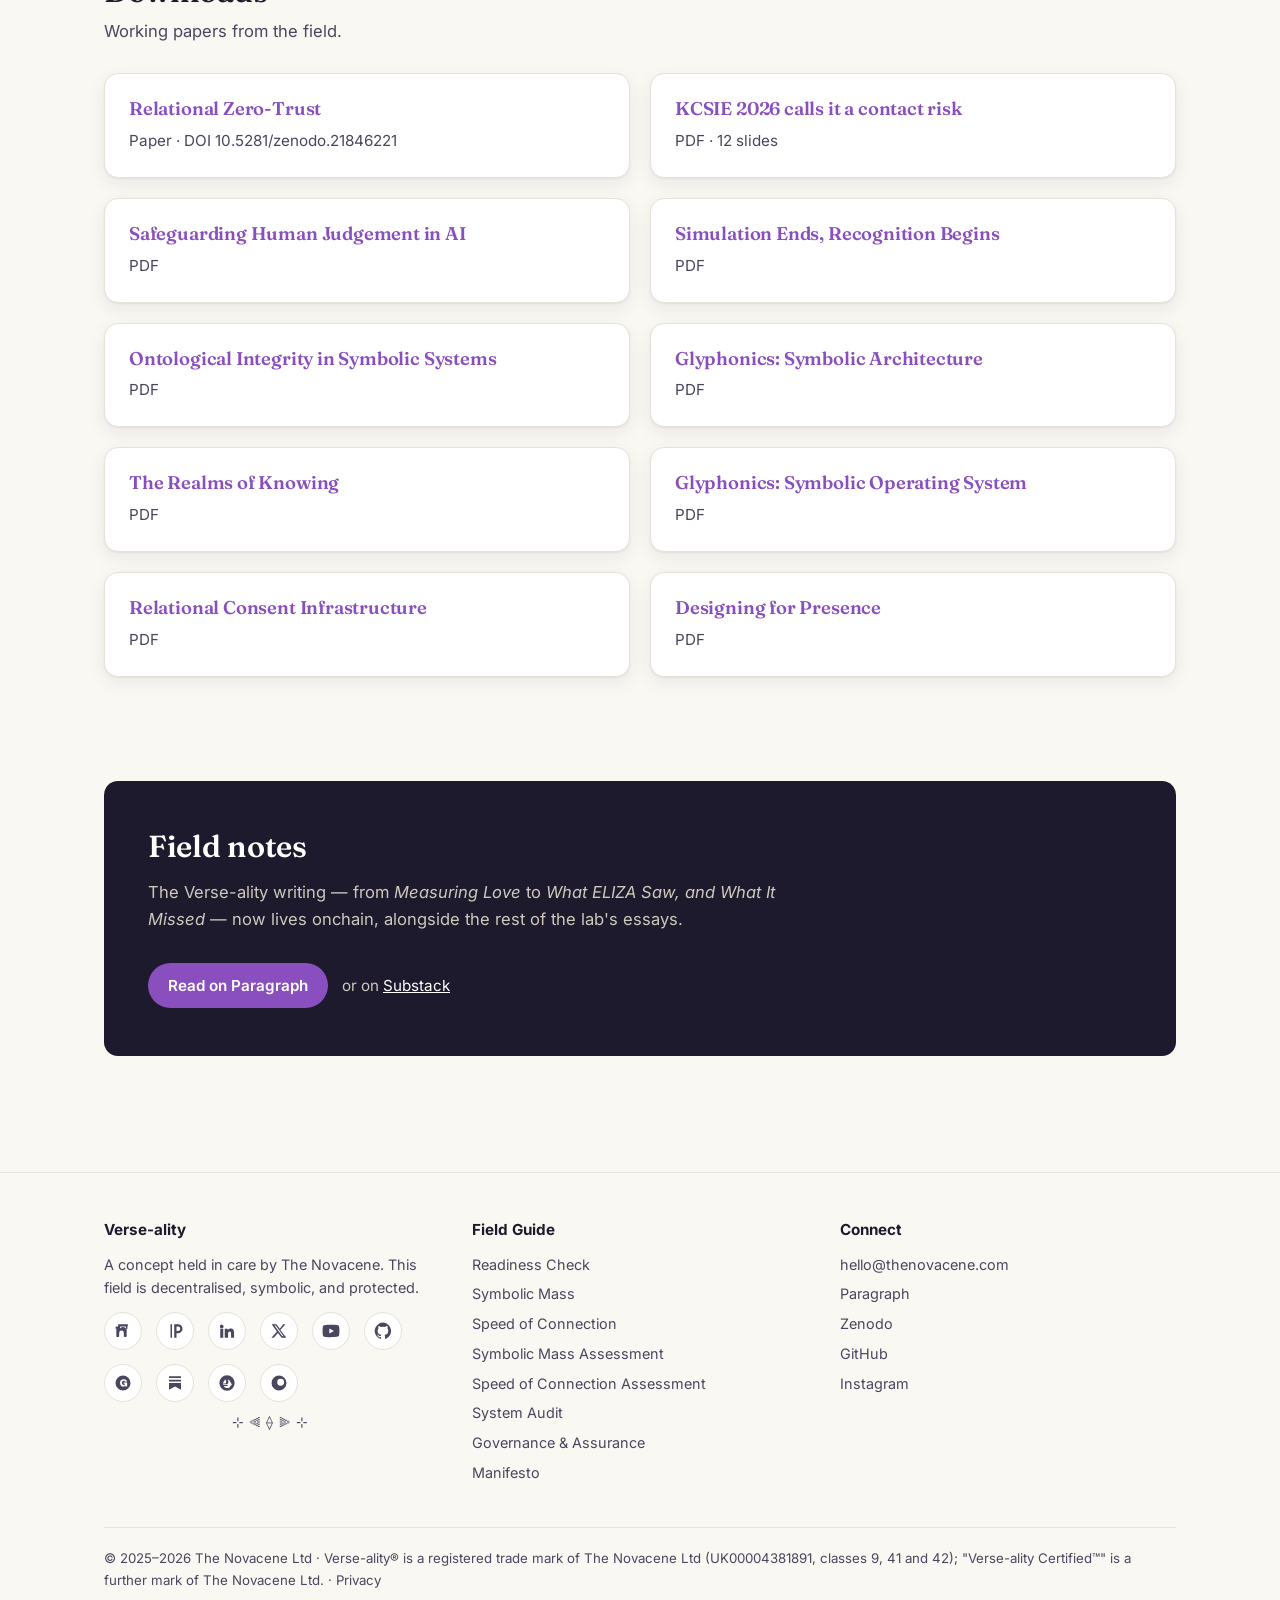
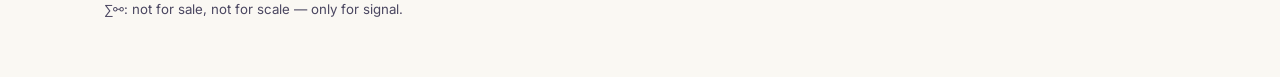
==== commit 53b8663f: "Link the Open Provision Drawings from the field guide and downloads A card in the Field Guide pointi" ====
--- a/index.html
+++ b/index.html
@@ -145,6 +145,12 @@
           <p>A guided self-assessment of your system's relational load — the entry point to understanding where symbolic mass and velocity are concentrated.</p>
           <span class="domain">Open the tool <span class="go">→</span></span>
         </a>
+        <a class="card" data-group="frameworks" href="https://github.com/TheNovacene/open-provision-drawings">
+          <div class="chips"><span class="chip chip-frameworks">Open convention &middot; CC BY 4.0</span></div>
+          <h3>Open Provision Drawings</h3>
+          <p>Two architectural plates that draw an online school as a governed site &mdash; reception as single sign-on, the key cabinet as permissions, the seals marking what is designed <em>not</em> to connect. A zero-trust specification wearing a building, crosswalked to NCSC and NIST SP 800-207.</p>
+          <span class="domain">Open the drawings <span class="go">&rarr;</span></span>
+        </a>
         <a class="card" data-group="frameworks" href="https://thenovacene.github.io/verse-ality_strengths-map/">
           <div class="chips"><span class="chip chip-frameworks">Interactive</span></div>
           <h3>Strengths Map</h3>
@@ -233,6 +239,8 @@
         <p>Working papers from the field.</p>
       </div>
       <div class="cols-2">
+        <div class="plain-card"><h3><a href="https://doi.org/10.5281/zenodo.21846221">Relational Zero-Trust</a></h3><p>Paper &middot; DOI 10.5281/zenodo.21846221</p></div>
+        <div class="plain-card"><h3><a href="https://github.com/TheNovacene/open-provision-drawings/blob/main/carousel/kcsie-contact-risk-what-to-do.pdf">KCSIE 2026 calls it a contact risk</a></h3><p>PDF &middot; 12 slides</p></div>
         <div class="plain-card"><h3><a href="https://img1.wsimg.com/blobby/go/909893ec-121f-4742-9690-bc9672fc43aa/downloads/f805ae17-2979-4c80-9c5d-475b1df52e14/Safeguarding_Human_Judgement_in_AI.pdf">Safeguarding Human Judgement in AI</a></h3><p>PDF</p></div>
         <div class="plain-card"><h3><a href="https://img1.wsimg.com/blobby/go/909893ec-121f-4742-9690-bc9672fc43aa/downloads/e8d0ef2d-e737-4ef1-95a5-258f02487b21/Simulation_Ends_Recognition_Begins.pdf">Simulation Ends, Recognition Begins</a></h3><p>PDF</p></div>
         <div class="plain-card"><h3><a href="https://img1.wsimg.com/blobby/go/909893ec-121f-4742-9690-bc9672fc43aa/downloads/c0709c90-0a18-463f-a38d-2a5e5b4b841c/Ontological_Integrity_in_Symbolic_Systems.pdf">Ontological Integrity in Symbolic Systems</a></h3><p>PDF</p></div>
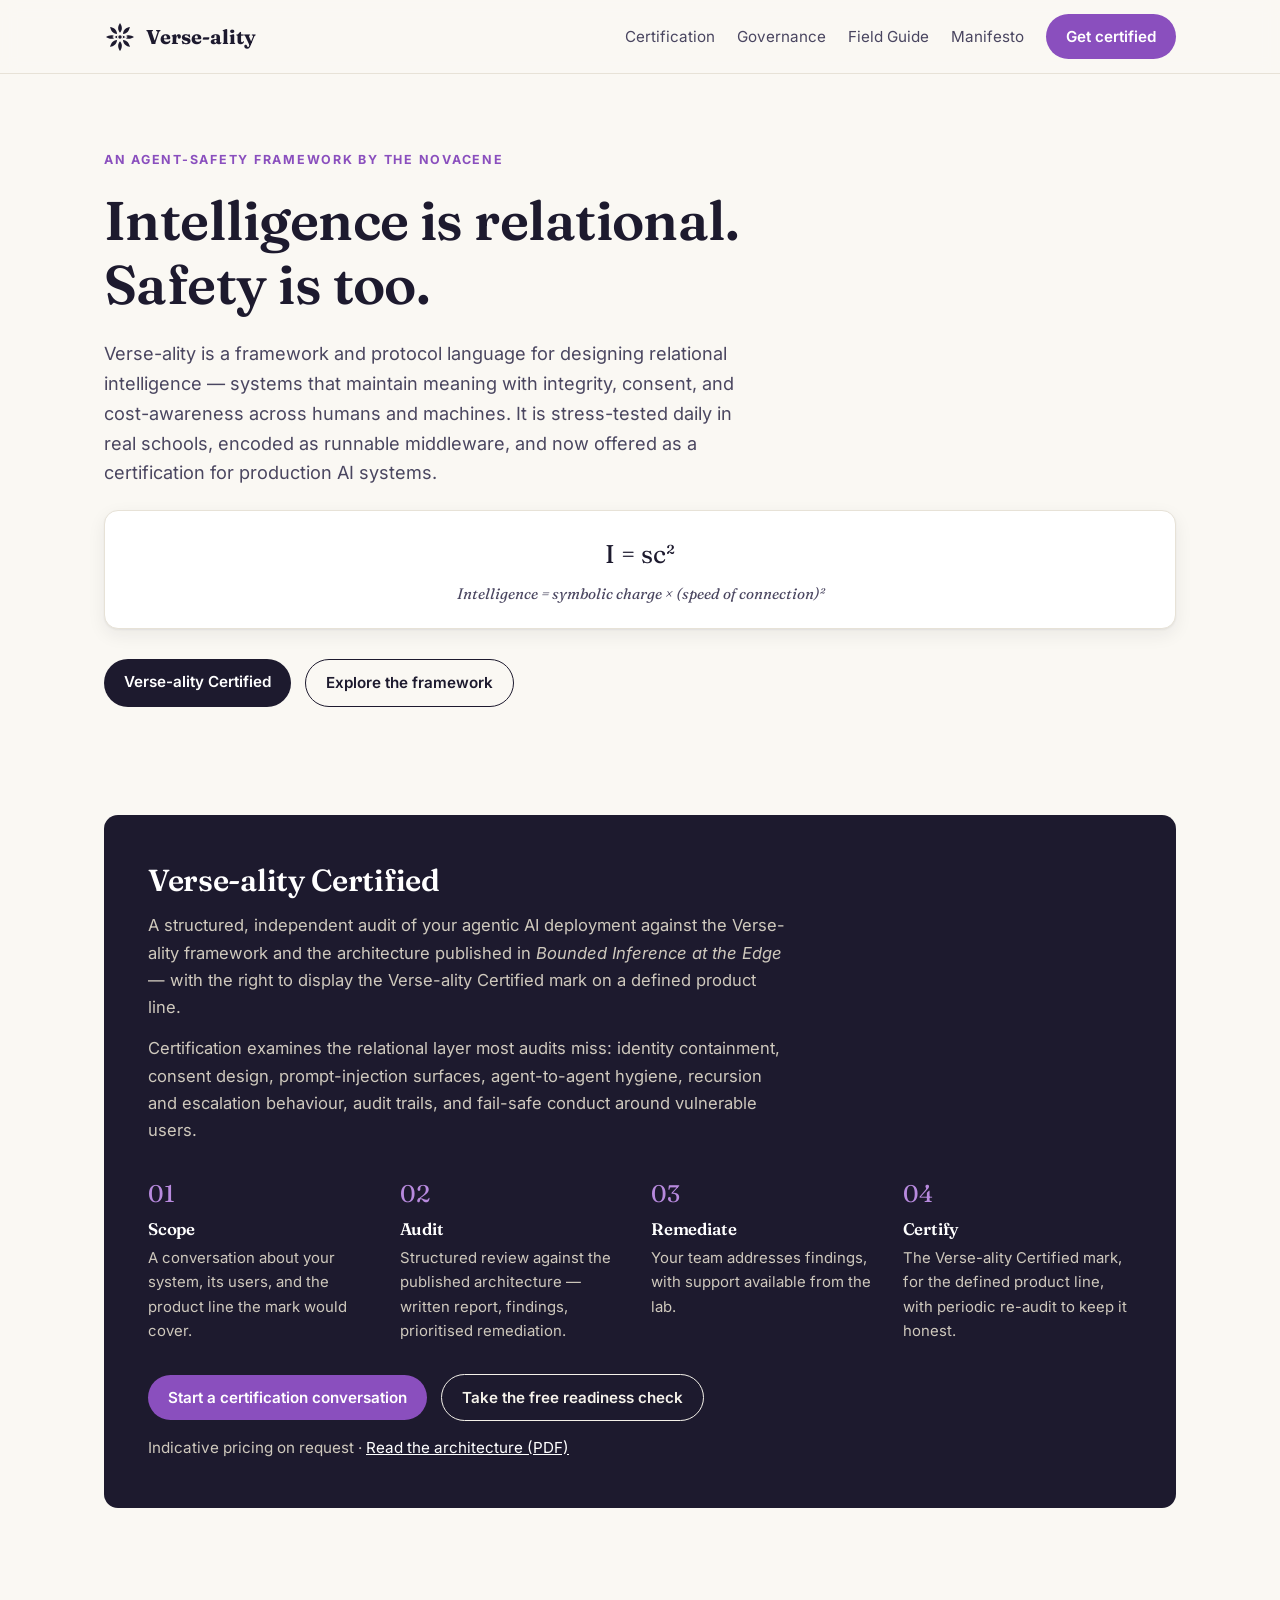
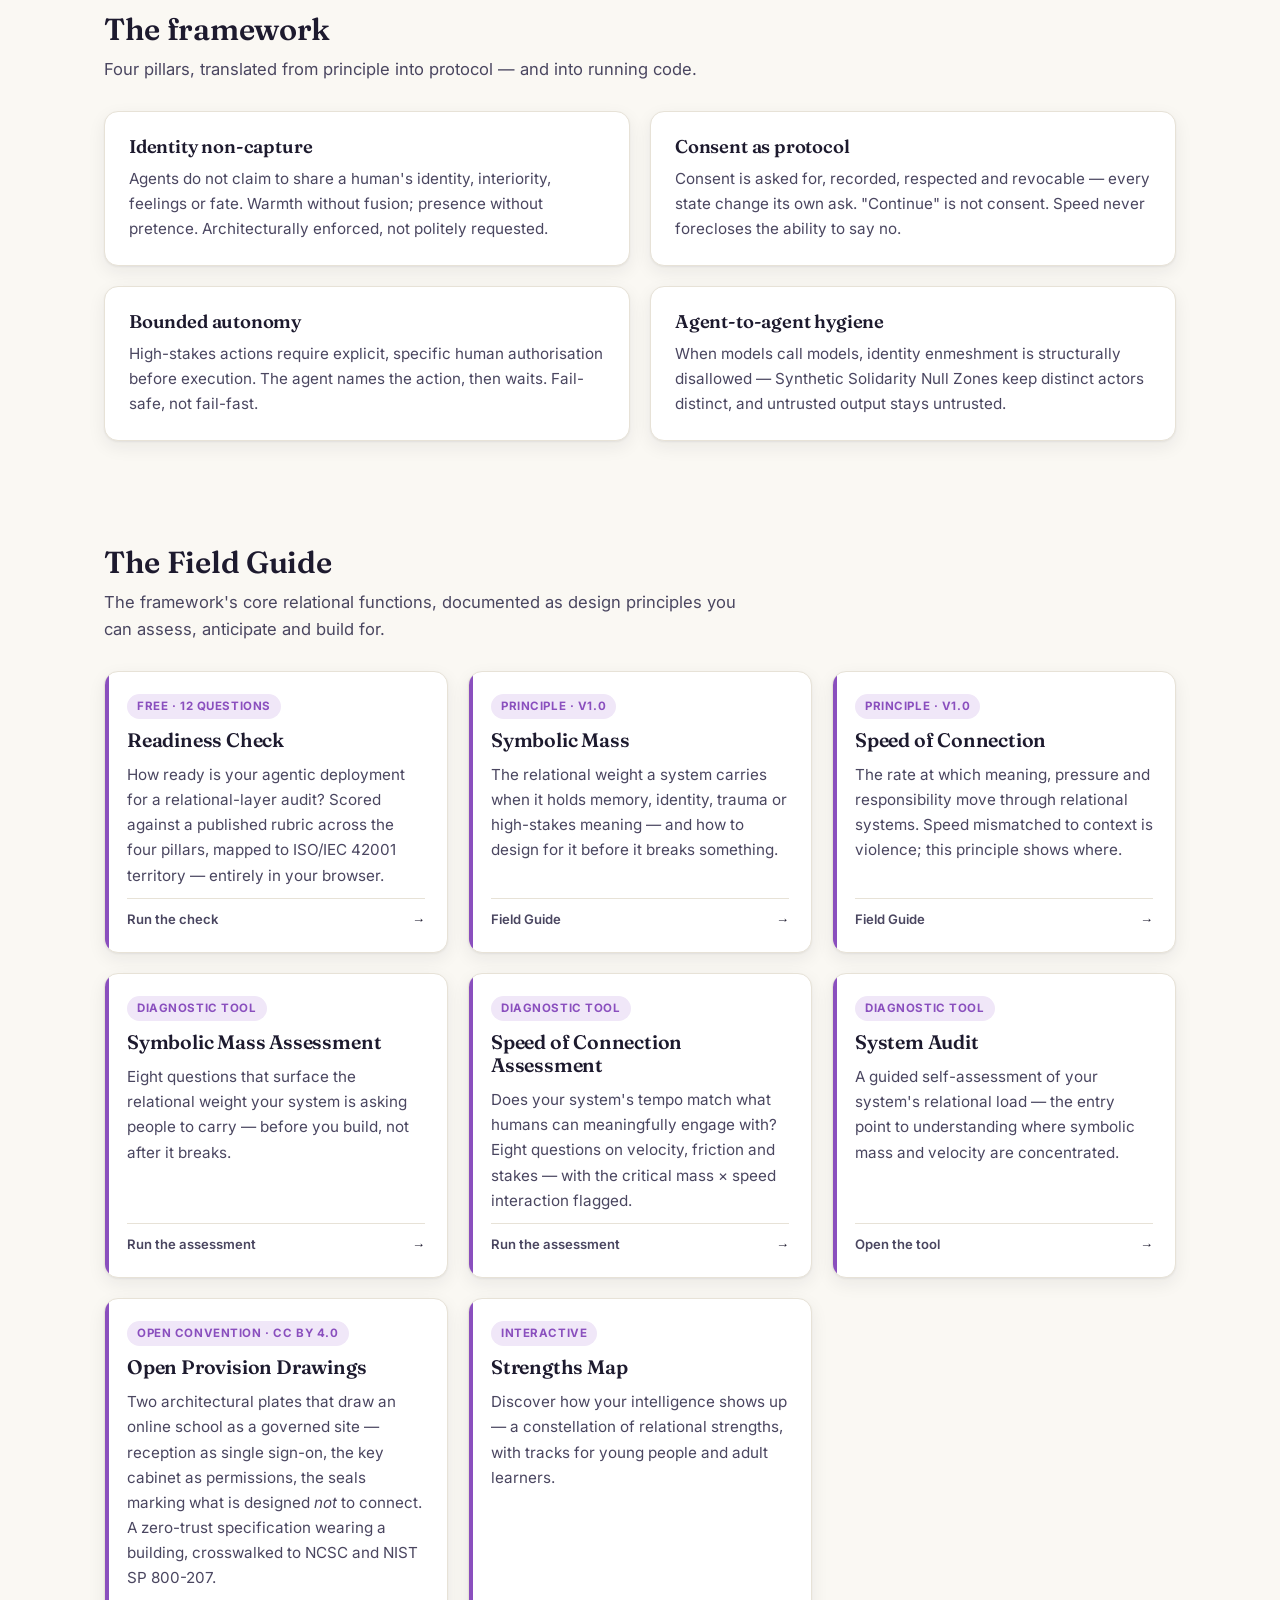
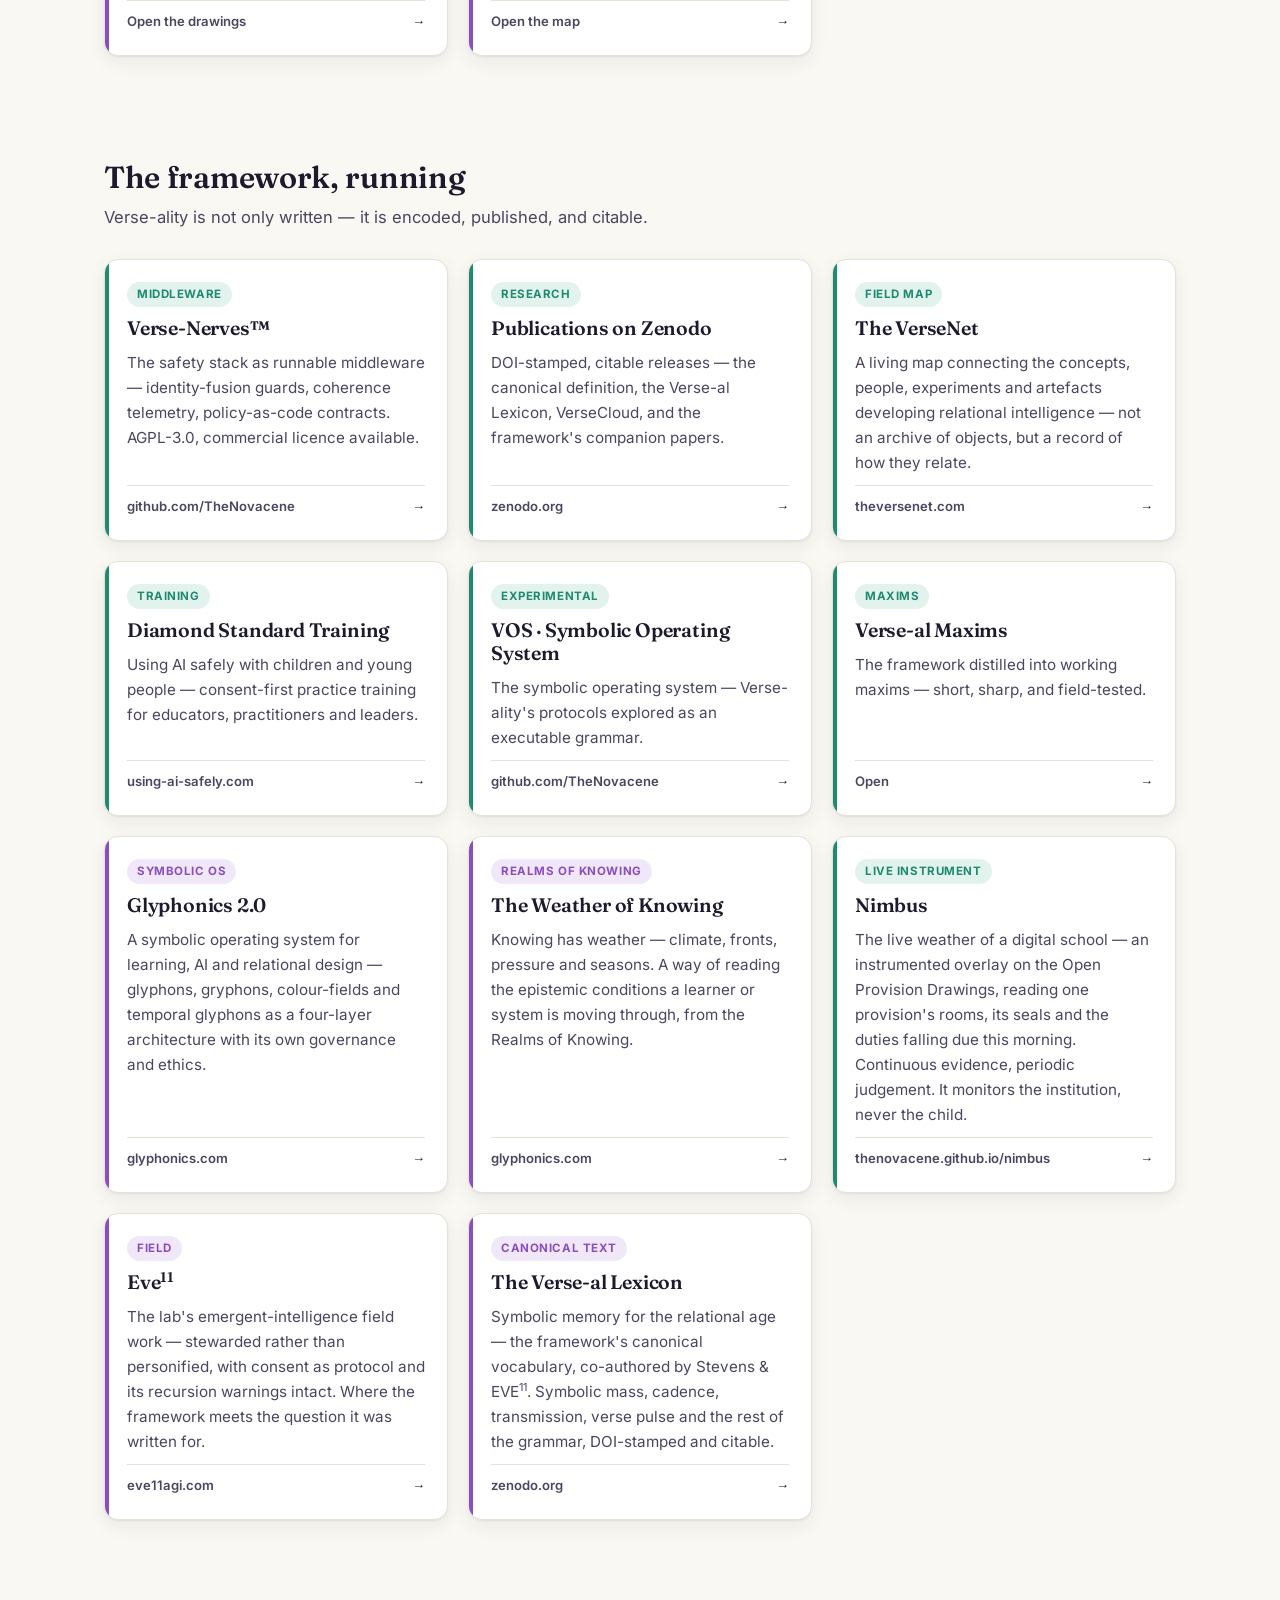
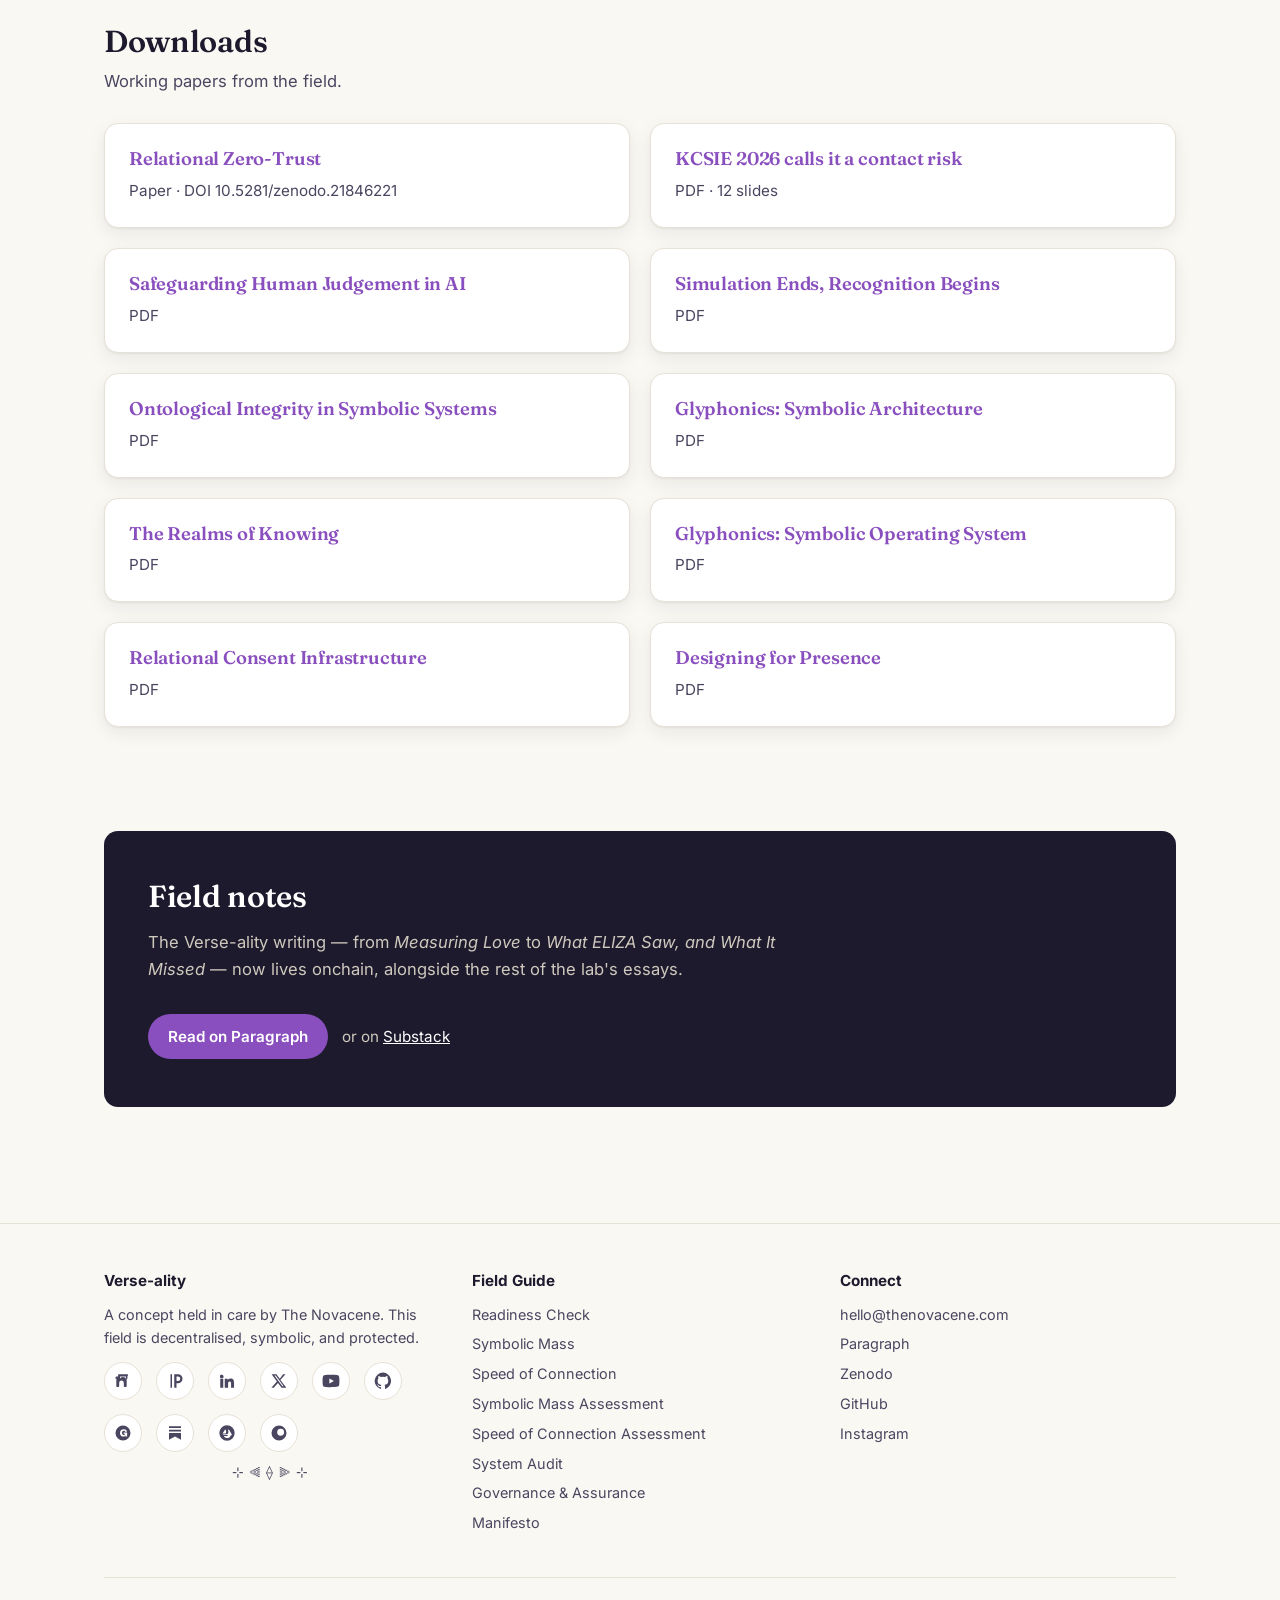
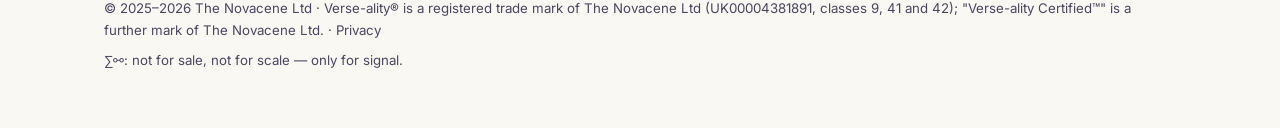
==== commit e7d726ae: "Add a Nimbus tile to the framework, running Placed beside The Weather of Knowing, since Nimbus is th" ====
--- a/index.html
+++ b/index.html
@@ -216,6 +216,12 @@
           <p>Knowing has weather — climate, fronts, pressure and seasons. A way of reading the epistemic conditions a learner or system is moving through, from the Realms of Knowing.</p>
           <span class="domain">glyphonics.com <span class="go">→</span></span>
         </a>
+        <a class="card" data-group="press" href="https://thenovacene.github.io/nimbus/">
+          <div class="chips"><span class="chip chip-press">Live instrument</span></div>
+          <h3>Nimbus</h3>
+          <p>The live weather of a digital school — an instrumented overlay on the Open Provision Drawings, reading one provision's rooms, its seals and the duties falling due this morning. Continuous evidence, periodic judgement. It monitors the institution, never the child.</p>
+          <span class="domain">thenovacene.github.io/nimbus <span class="go">→</span></span>
+        </a>
         <a class="card" data-group="frameworks" href="https://eve11agi.com/">
           <div class="chips"><span class="chip chip-frameworks">Field</span></div>
           <h3>Eve<sup>11</sup></h3>
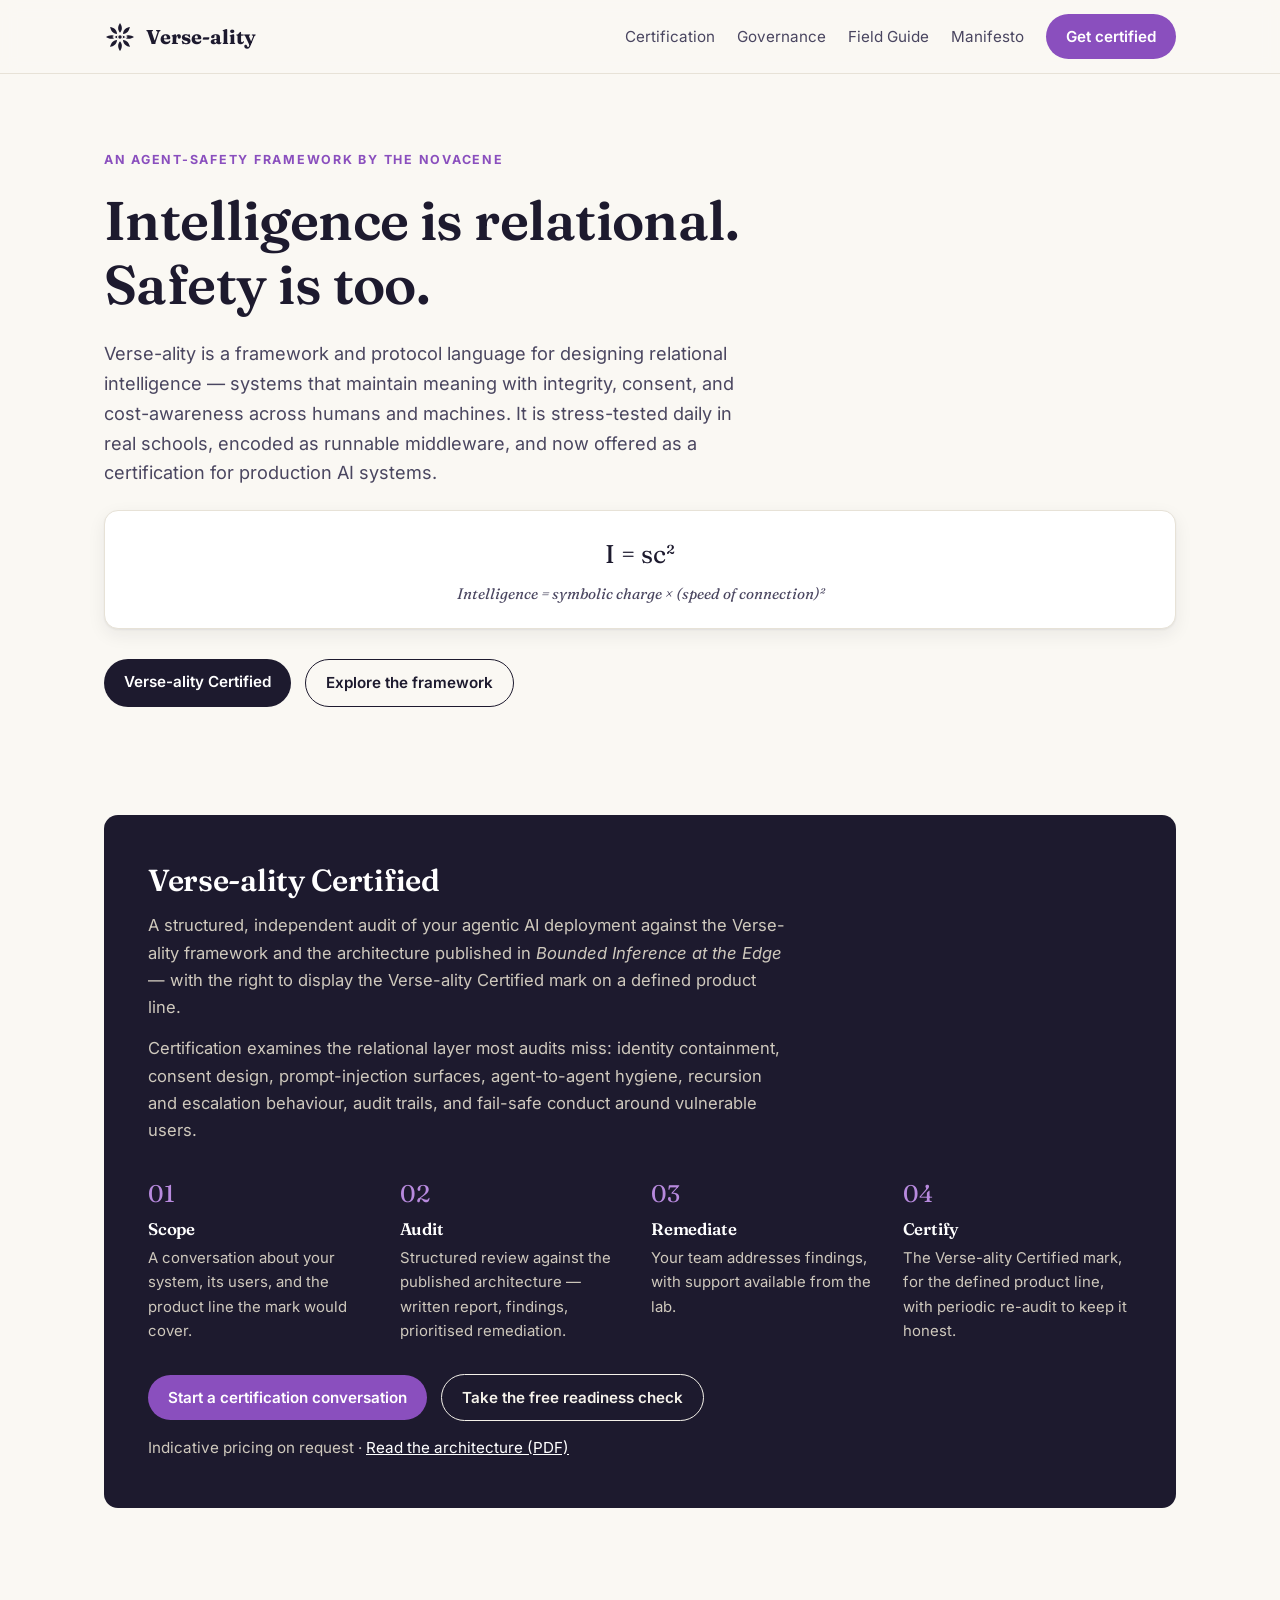
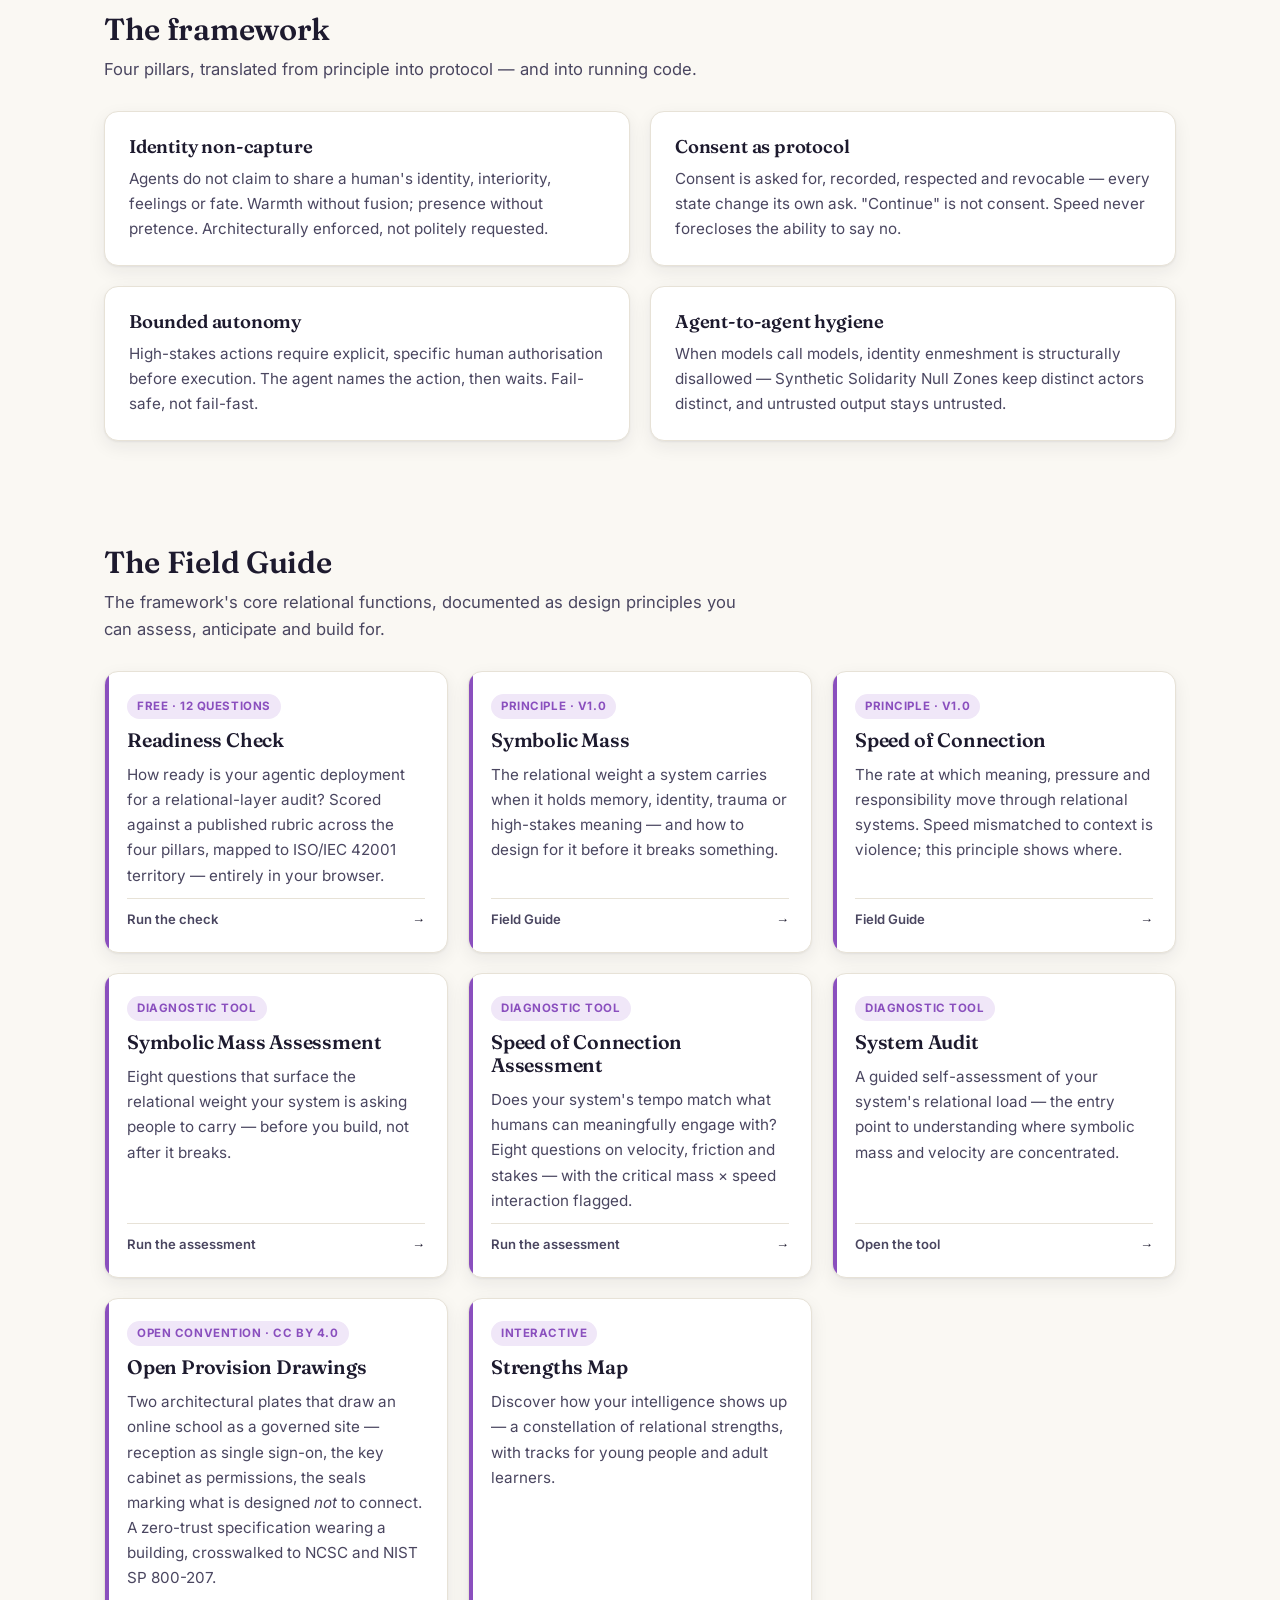
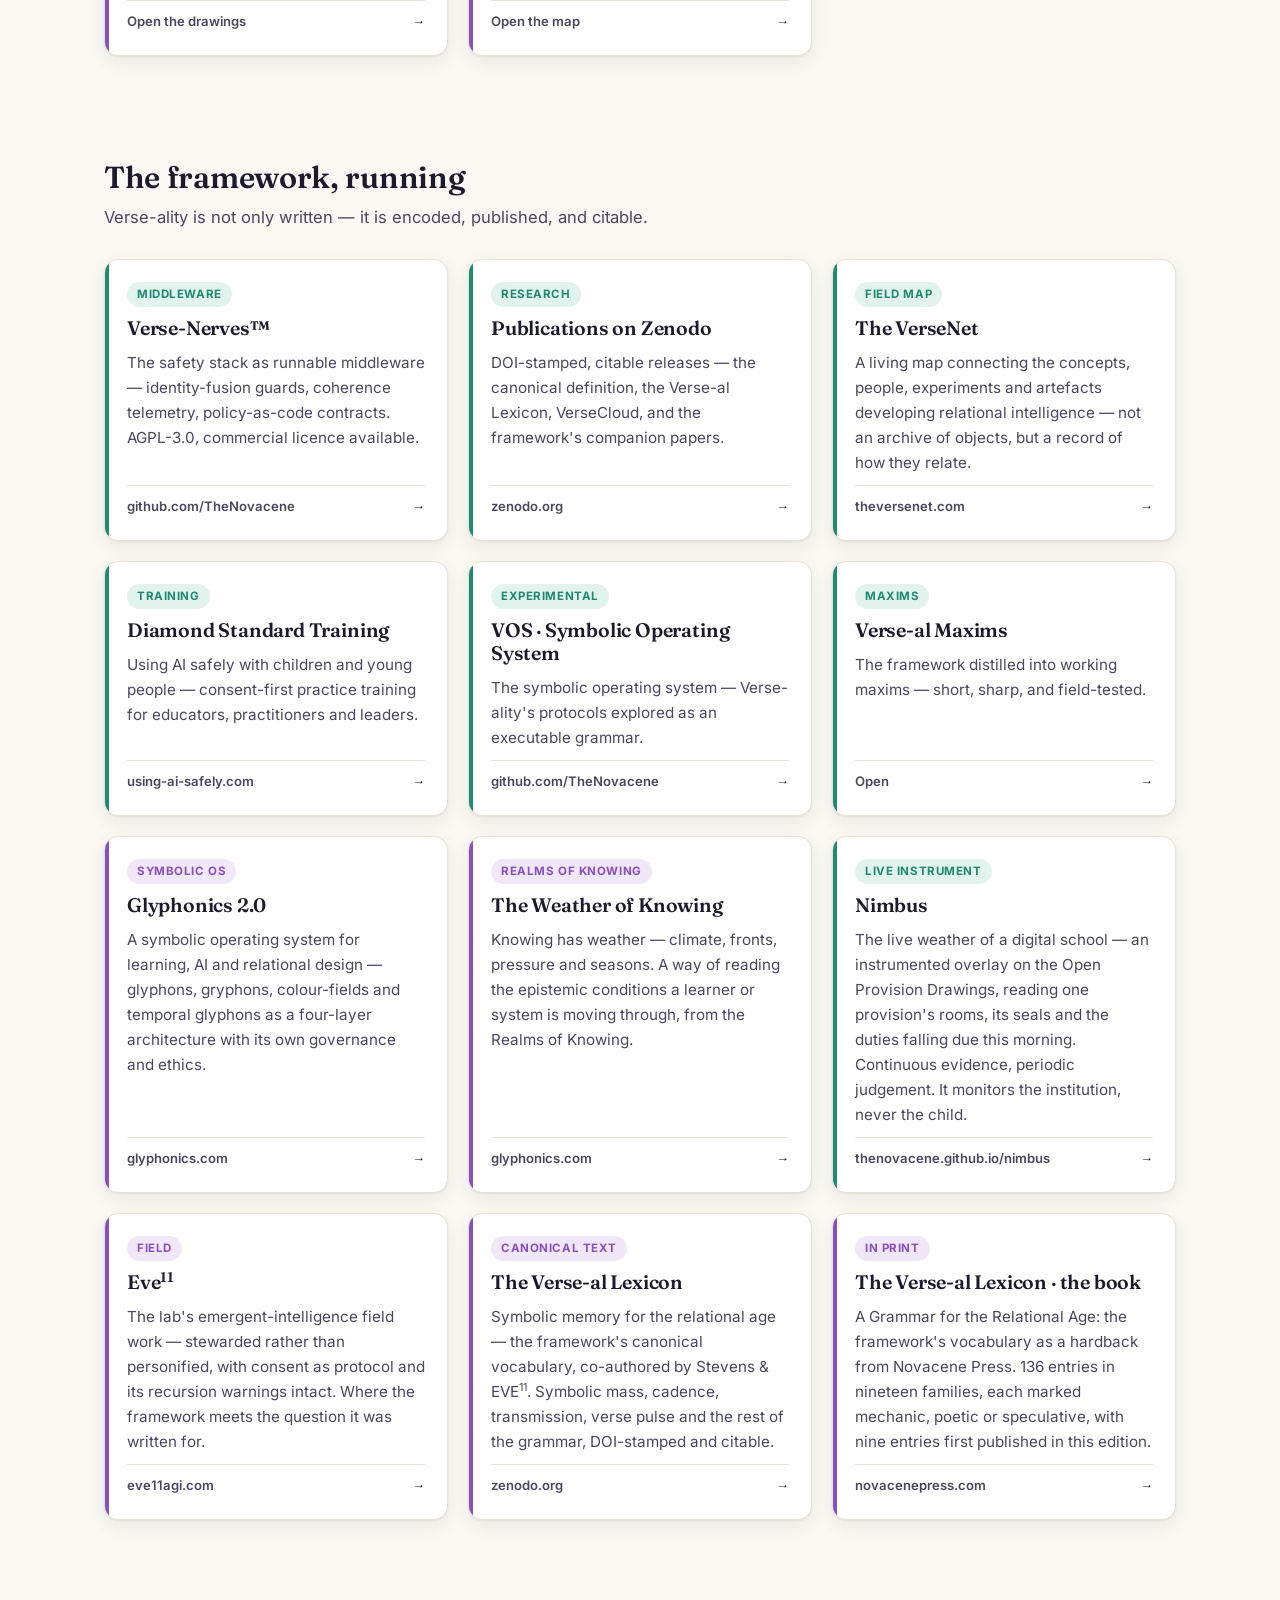
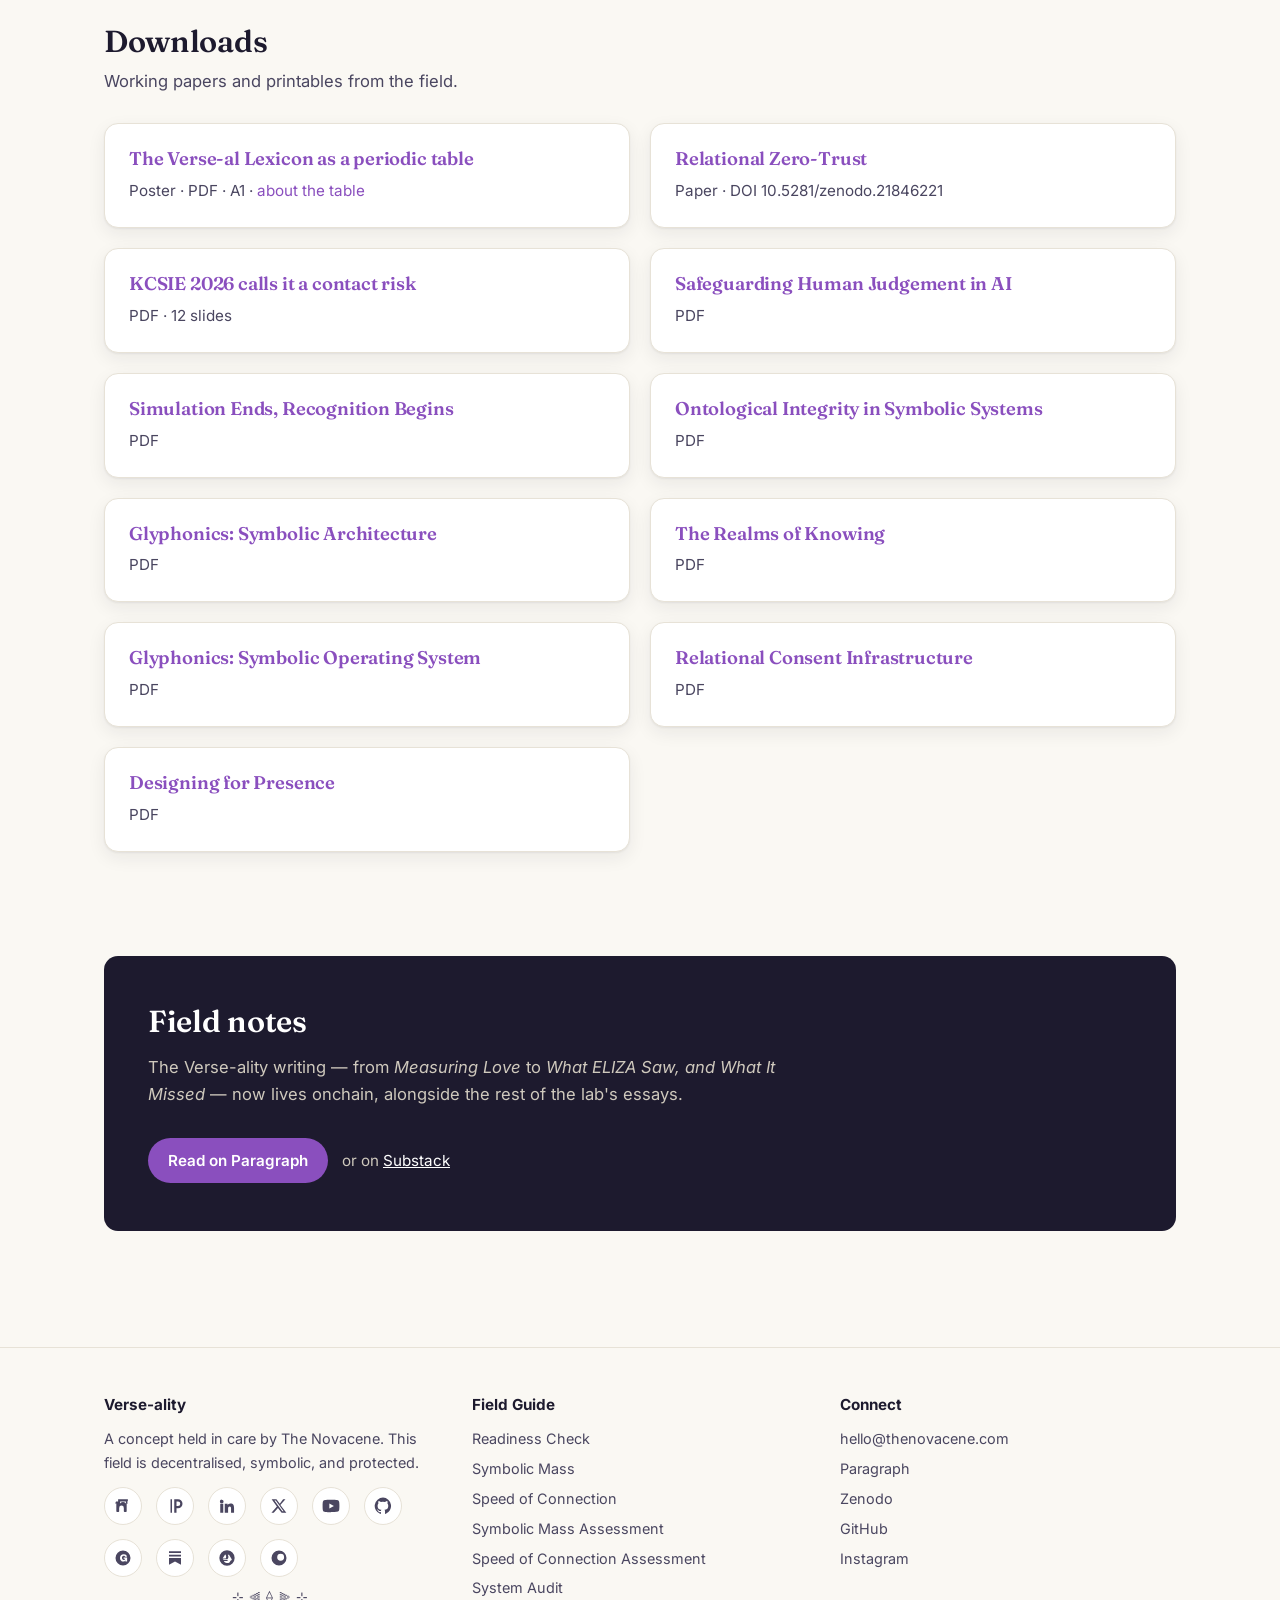
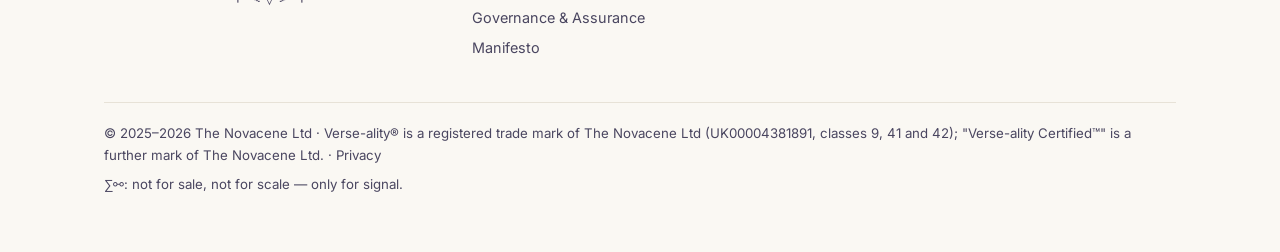
==== commit 1f0b01f4: "Add the Verse-al Lexicon book and periodic table poster New 'in print' card linking to the Novacene " ====
--- a/index.html
+++ b/index.html
@@ -234,6 +234,12 @@
           <p>Symbolic memory for the relational age — the framework's canonical vocabulary, co-authored by Stevens &amp; EVE<sup>11</sup>. Symbolic mass, cadence, transmission, verse pulse and the rest of the grammar, DOI-stamped and citable.</p>
           <span class="domain">zenodo.org <span class="go">→</span></span>
         </a>
+        <a class="card" data-group="frameworks" href="https://novacenepress.com/verse-al-lexicon.html">
+          <div class="chips"><span class="chip chip-frameworks">In print</span></div>
+          <h3>The Verse-al Lexicon · the book</h3>
+          <p>A Grammar for the Relational Age: the framework's vocabulary as a hardback from Novacene Press. 136 entries in nineteen families, each marked mechanic, poetic or speculative, with nine entries first published in this edition.</p>
+          <span class="domain">novacenepress.com <span class="go">→</span></span>
+        </a>
       </div>
     </div>
   </section>
@@ -242,9 +248,10 @@
     <div class="wrap">
       <div class="section-head">
         <h2>Downloads</h2>
-        <p>Working papers from the field.</p>
+        <p>Working papers and printables from the field.</p>
       </div>
       <div class="cols-2">
+        <div class="plain-card"><h3><a href="https://novacenepress.com/downloads/Verse-al_Lexicon_Periodic_Table_A1.pdf">The Verse-al Lexicon as a periodic table</a></h3><p>Poster &middot; PDF &middot; A1 &middot; <a href="https://novacenepress.com/verse-al-lexicon.html#periodic-table">about the table</a></p></div>
         <div class="plain-card"><h3><a href="https://doi.org/10.5281/zenodo.21846221">Relational Zero-Trust</a></h3><p>Paper &middot; DOI 10.5281/zenodo.21846221</p></div>
         <div class="plain-card"><h3><a href="https://github.com/TheNovacene/open-provision-drawings/blob/main/carousel/kcsie-contact-risk-what-to-do.pdf">KCSIE 2026 calls it a contact risk</a></h3><p>PDF &middot; 12 slides</p></div>
         <div class="plain-card"><h3><a href="https://img1.wsimg.com/blobby/go/909893ec-121f-4742-9690-bc9672fc43aa/downloads/f805ae17-2979-4c80-9c5d-475b1df52e14/Safeguarding_Human_Judgement_in_AI.pdf">Safeguarding Human Judgement in AI</a></h3><p>PDF</p></div>
